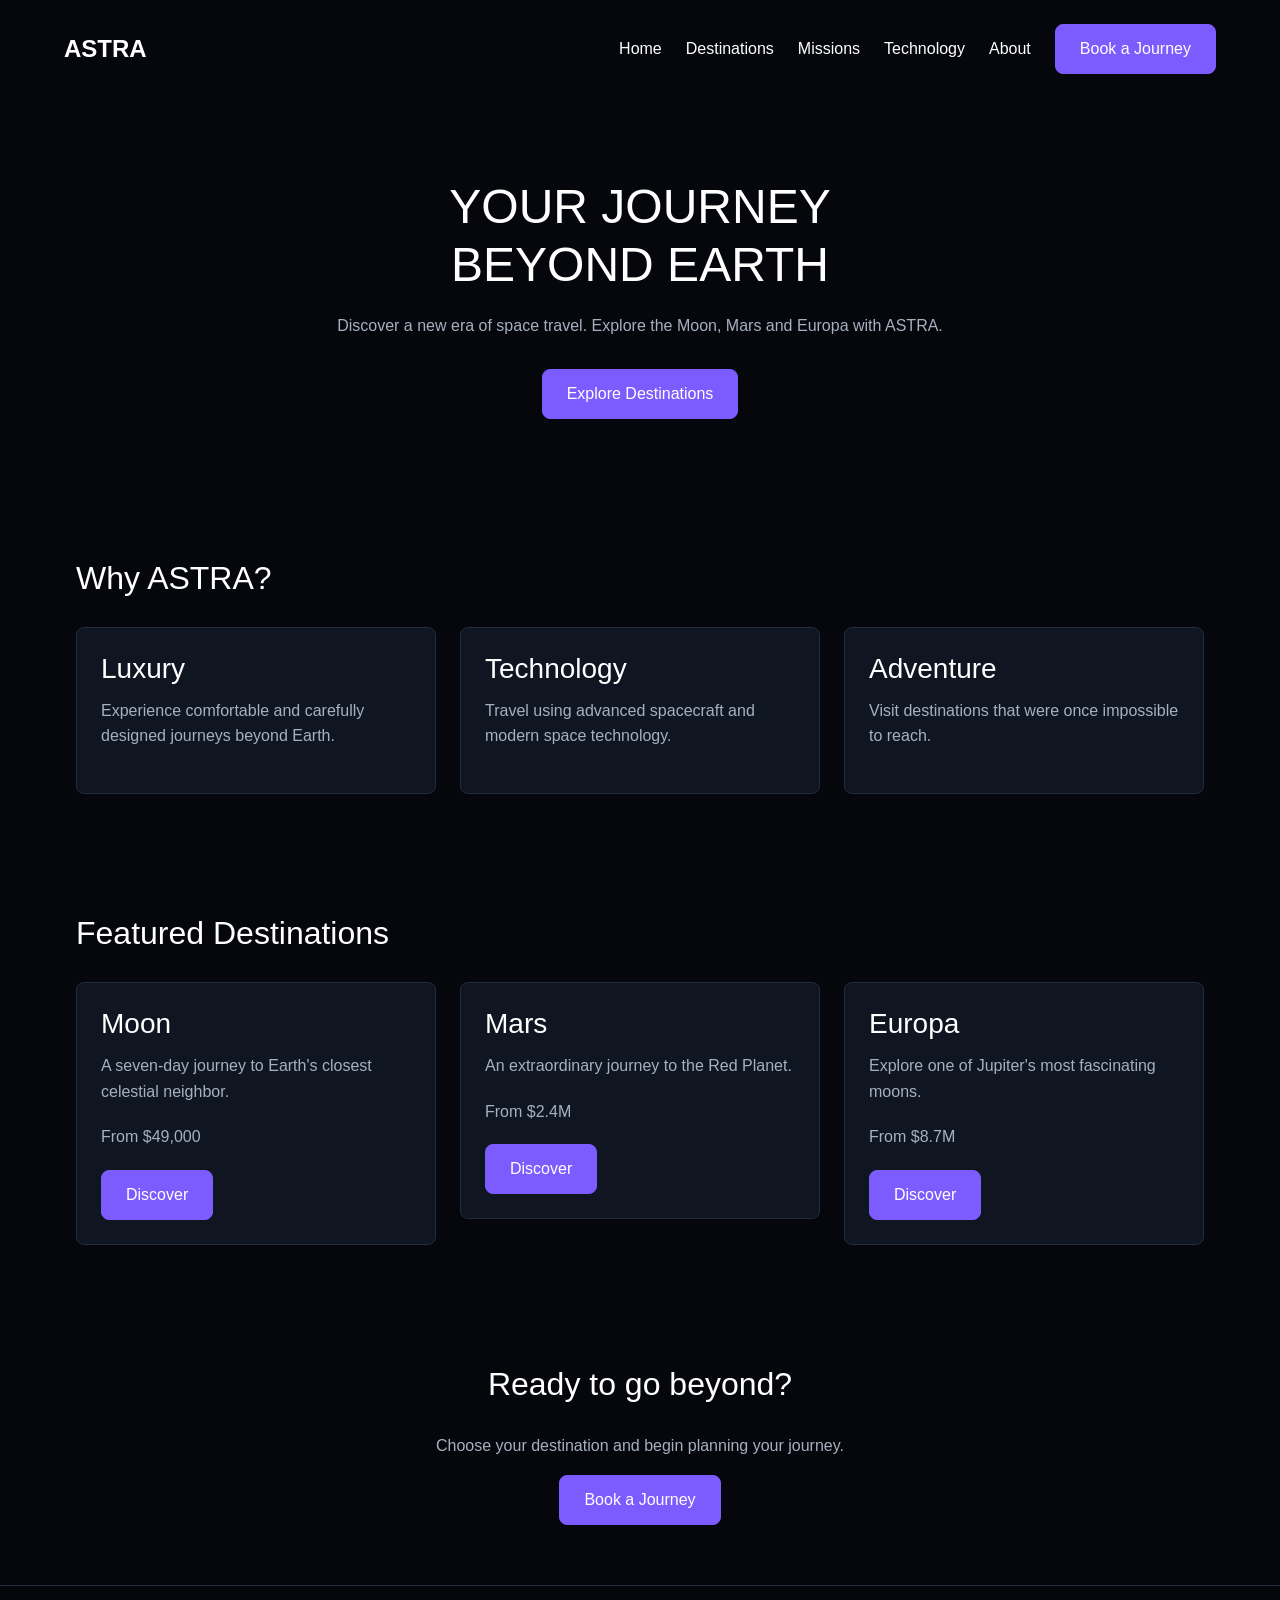
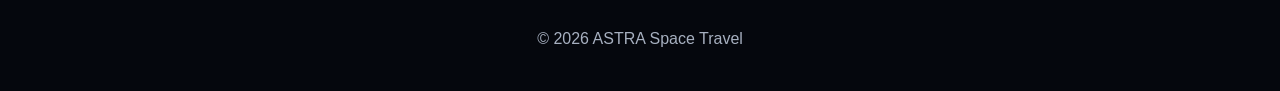
==== index.html @ bc125272 "Fix merge conflict in index.html Removed merge conflict markers from index.html." ====
<!DOCTYPE html>
<html lang="en">
<head>
    <meta charset="UTF-8">
    <meta name="viewport" content="width=device-width, initial-scale=1.0">

    <title>ASTRA - Space Travel</title>

    <link
        href="https://cdn.jsdelivr.net/npm/bootstrap@5.3.3/dist/css/bootstrap.min.css"
        rel="stylesheet"
    >

    <link rel="stylesheet" href="css/style.css">

    <link rel="icon" type="image/jpeg" href="images/Logo.jpg">
</head>

<body>

    <!-- HEADER -->
    <header>
        <nav class="astra-navbar">

            <a href="index.html" class="logo">
                ASTRA
            </a>

            <div class="nav-links">
                <a href="index.html">Home</a>
                <a href="destinations.html">Destinations</a>
                <a href="missions.html">Missions</a>
                <a href="technology.html">Technology</a>
                <a href="about.html">About</a>

                <a href="booking.html" class="astra-btn">
                    Book a Journey
                </a>
            </div>

        </nav>
    </header>


    <!-- MAIN -->
    <main>

        <!-- HERO -->
        <section class="astra-hero">

            <div class="container">

                <h1>
                    YOUR JOURNEY
                    <br>
                    BEYOND EARTH
                </h1>

                <p>
                    Discover a new era of space travel.
                    Explore the Moon, Mars and Europa with ASTRA.
                </p>



                <a href="destinations.html" class="astra-btn">
                    Explore Destinations
                </a>

            </div>

        </section>


        <!-- WHY ASTRA -->
        <section class="astra-section">

            <div class="container">

                <h2>Why ASTRA?</h2>

                <div class="grid grid-3">

                    <div class="astra-card">

                        <h3>Luxury</h3>

                        <p>
                            Experience comfortable and carefully
                            designed journeys beyond Earth.
                        </p>

                    </div>


                    <div class="astra-card">

                        <h3>Technology</h3>

                        <p>
                            Travel using advanced spacecraft
                            and modern space technology.
                        </p>

                    </div>


                    <div class="astra-card">

                        <h3>Adventure</h3>

                        <p>
                            Visit destinations that were once
                            impossible to reach.
                        </p>

                    </div>

                </div>

            </div>

        </section>


        <!-- DESTINATIONS -->
        <section class="astra-section">

            <div class="container">

                <h2>Featured Destinations</h2>

                <div class="row g-4">

                    <!-- MOON -->
                    <div class="col-12 col-md-4">

                        <div class="astra-card">


                            <h3>Moon</h3>

                            <p>
                                A seven-day journey to Earth's
                                closest celestial neighbor.
                            </p>

                            <p>
                                From $49,000
                            </p>

                            <a
                                href="destinations.html"
                                class="astra-btn"
                            >
                                Discover
                            </a>

                        </div>

                    </div>


                    <!-- MARS -->
                    <div class="col-12 col-md-4">

                        <div class="astra-card">


                            <h3>Mars</h3>

                            <p>
                                An extraordinary journey to the
                                Red Planet.
                            </p>

                            <p>
                                From $2.4M
                            </p>

                            <a
                                href="destinations.html"
                                class="astra-btn"
                            >
                                Discover
                            </a>

                        </div>

                    </div>


                    <!-- EUROPA -->
                    <div class="col-12 col-md-4">

                        <div class="astra-card">


                            <h3>Europa</h3>

                            <p>
                                Explore one of Jupiter's most
                                fascinating moons.
                            </p>

                            <p>
                                From $8.7M
                            </p>

                            <a
                                href="destinations.html"
                                class="astra-btn"
                            >
                                Discover
                            </a>

                        </div>

                    </div>

                </div>

            </div>

        </section>


        <!-- CTA -->
        <section class="astra-section">

            <div class="container text-center">

                <h2>Ready to go beyond?</h2>

                <p>
                    Choose your destination and begin
                    planning your journey.
                </p>

                <a href="booking.html" class="astra-btn">
                    Book a Journey
                </a>

            </div>

        </section>

    </main>


    <!-- FOOTER -->
    <footer class="astra-footer">

        <p>
            © 2026 ASTRA Space Travel
        </p>

    </footer>



</body>
</html>
---- css/style.css ----
/*  GENERAL */

body {
    margin: 0;
    background-color: #05070d;
    color: white;
    font-family: Arial, sans-serif;
    font-size: 16px;
}

a {
    color: white;
    text-decoration: none;
}

p {
    color: #a7b0c0;
    line-height: 1.6;
}

h1,
h2,
h3 {
    color: white;
}


/*  CONTAINER */

.container {
    width: 90%;
    max-width: 1200px;
    margin: 0 auto;
}


/* Navigation */

.astra-navbar {
    display: flex;
    flex-wrap: wrap;
    gap: 20px;
    justify-content: space-between;
    align-items: center;

    width: 90%;
    max-width: 1200px;
    margin: 0 auto;
    padding: 24px 0;
}

.logo {
    font-size: 24px;
    font-weight: bold;
}

.nav-links {
    display: flex;
    flex-wrap: wrap;
    align-items: center;
    gap: 24px;
}

.nav-links a:not(.astra-btn):hover {
    color: #38bdf8;
}

.nav-links a[aria-current="page"],
.astra-text-link {
    color: #38bdf8;
    text-decoration: underline;
    text-underline-offset: 4px;
}

a:focus-visible {
    outline: 2px solid #38bdf8;
    outline-offset: 4px;
}


/* Button */

.astra-btn {
    display: inline-block;

    padding: 12px 24px;

    background-color: #7452eb;
    color: white;

    border: 1px solid #7c5cff;
    border-radius: 8px;
}

.astra-btn:hover {
    background-color: #5f43d6;
}


/* Hero  */

.astra-hero {
    padding: 80px 0;
    text-align: center;
}

.astra-hero h1 {
    font-size: 48px;
    margin-bottom: 20px;
}

.astra-hero p {
    max-width: 700px;
    margin: 0 auto 30px auto;
}

.hero-image {
    display: block;
    width: 100%;
    max-width: 900px;
    max-height: 420px;
    margin: 0 auto 30px;
    object-fit: cover;
    border-radius: 8px;
}



/* Sections */

.astra-section {
    padding: 60px 0;
}

.astra-section h2 {
    margin-bottom: 30px;
}


/* Grid 
*/

.grid {
    display: grid;
    gap: 24px;
}

.grid-3 {
    grid-template-columns: repeat(3, 1fr);
}

.technology-grid {
    grid-template-columns: 1fr;
}

@media (min-width: 768px) {
    .technology-grid {
        grid-template-columns: repeat(2, minmax(0, 1fr));
    }
}

.technology-diagram {
    display: block;
    width: 100%;
    height: 120px;
    margin-bottom: 12px;
    object-fit: contain;
}

figcaption {
    color: #a7b0c0;
    font-size: 14px;
}



/* Cards */

.astra-card {
    background-color: #101522;
    color: white;

    padding: 24px;

    border: 1px solid #252b3a;
    border-radius: 8px;
    overflow: hidden;
}

.astra-card h3 {
    margin-bottom: 12px;
}

.astra-card p {
    margin-bottom: 20px;
}


/* Images*/

img {
    max-width: 100%;
    height: auto;
}

.astra-card img {
    width: 100%;
}


/* Footer */

.astra-footer {
    padding: 40px 0;
    text-align: center;

    border-top: 1px solid #252b3a;
}

.astra-footer p {
    margin: 0;
}


/* Table*/

.astra-table {
    width: 100%;
    border-collapse: collapse;
}

.astra-table th,
.astra-table td {
    padding: 12px;
    border: 1px solid #252b3a;
    text-align: left;
}

.astra-table th {
    background-color: #101522;
}


/* Form */

.astra-form {
    display: flex;
    flex-direction: column;
    gap: 16px;
}

.astra-form label {
    color: white;
}

.astra-form input,
.astra-form select,
.astra-form textarea {
    width: 100%;
    padding: 12px;

    background-color: #101522;
    color: white;

    border: 1px solid #252b3a;
    border-radius: 8px;
}

.astra-form textarea {
    height: 120px;
}



/* MOBILE */

@media (max-width: 767.98px) {

    .astra-navbar {
        flex-direction: column;
        gap: 20px;
    }

    .nav-links {
        flex-wrap: wrap;
        justify-content: center;
        gap: 12px;
    }

    .astra-hero {
        padding: 50px 0;
    }

    .astra-hero h1 {
        font-size: 36px;
    }

    .grid-3 {
        grid-template-columns: 1fr;
    }
}


/* SMALL PHONES*/

@media (max-width: 575.98px) {

    .container {
        width: 92%;
    }

    .astra-hero h1 {
        font-size: 30px;
    }

    .astra-section {
        padding: 40px 0;
    }

    .astra-btn {
        text-align: center;
    }
}

/* Table in missions.html */
.table-wrapper,
.table-shell {
    width: 100%;
    overflow-x: auto;
    border: 1px solid #252b3a;
    border-radius: 8px;
}

/* Table: Bootstrap size, background, text color, and borders */
.mission-table {
    width: 100%;
    min-width: 800px;
    margin: 0;

    --bs-table-bg: #101522;
    --bs-table-color: #ffffff;
    --bs-table-border-color: #252b3a;
}

/* Header and data cells */
.mission-table th,
.mission-table td {
    padding: 16px;
    vertical-align: middle;
}

/* Table caption */
.mission-table caption {
    padding: 16px;
    color: #a7b0c0;
}
/*booking style, Mission summary*/

.booking-layout,
.booking-grid {
    display: grid;
    grid-template-columns: 1fr;
    gap: 24px;
    align-items: start;
}

.booking-layout > *,
.booking-grid > * {
    min-width: 0;
}

.form-control,
.form-select {
    background-color: #101522;
    color: white;
    border-color: #66718a;
}

.form-control:focus,
.form-select:focus {
    background-color: #101522;
    color: white;
    border-color: #38bdf8;
    box-shadow: 0 0 0 3px rgba(56, 189, 248, 0.2);
}

.form-select,
input[type="date"] {
    color-scheme: dark;
}
.eyebrow {
    color: #38bdf8;
    font-size: 14px;
    letter-spacing: 2px;
}
.summary-list {
    margin-top: 24px;
}

.summary-list > div {
    display: flex;
    justify-content: space-between;
    gap: 12px;
    padding: 12px 0;
    border-bottom: 1px solid #252b3a;
}

.summary-list dt {
    color: #a7b0c0;
    font-weight: normal;
}

.summary-list dd {
    margin: 0;
    text-align: right;
    overflow-wrap: anywhere;
}
.total-box {
    padding: 16px;
    margin-top: 24px;
    background-color: #241b40;
    border-radius: 8px;
}

.total-box p {
    margin-bottom: 0;
}

.total-box .total-price,
.total-box output {
    color: white;
    font-size: 30px;
    font-weight: bold;
    overflow-wrap: anywhere;
}

.total-box output {
    display: block;
}
/* Missions timeline */
.timeline,
.mission-timeline {
    display: grid;
    grid-template-columns: 1fr;
    gap: 20px;
    padding: 0;
    list-style: none;
}


.step,
.timeline-number {
    color: #38bdf8;
    font-size: 24px;
    font-weight: bold;
}
.cta-panel {
    padding: 24px;
    border: 1px solid #7c5cff;
    border-radius: 8px;
}
.section {
    margin-top: 40px;
}
.astra-btn,
.btn {
    display: inline-block;
    padding: 12px 24px;
    background-color: #7c5cff;
    color: white;
    border: 1px solid #7c5cff;
    border-radius: 8px;
}

.astra-btn:hover,
.btn:hover {
    background-color: #5f43d6;
}

.btn:hover,
.astra-btn:hover {
    color: white;
}
.nav-links a:hover {
    color: #7c5cff;
}
.text-link,
.table-link {
    color: #38bdf8;
}
a:focus,
button:focus {
    outline: 2px solid #38bdf8;
    outline-offset: 3px;
}
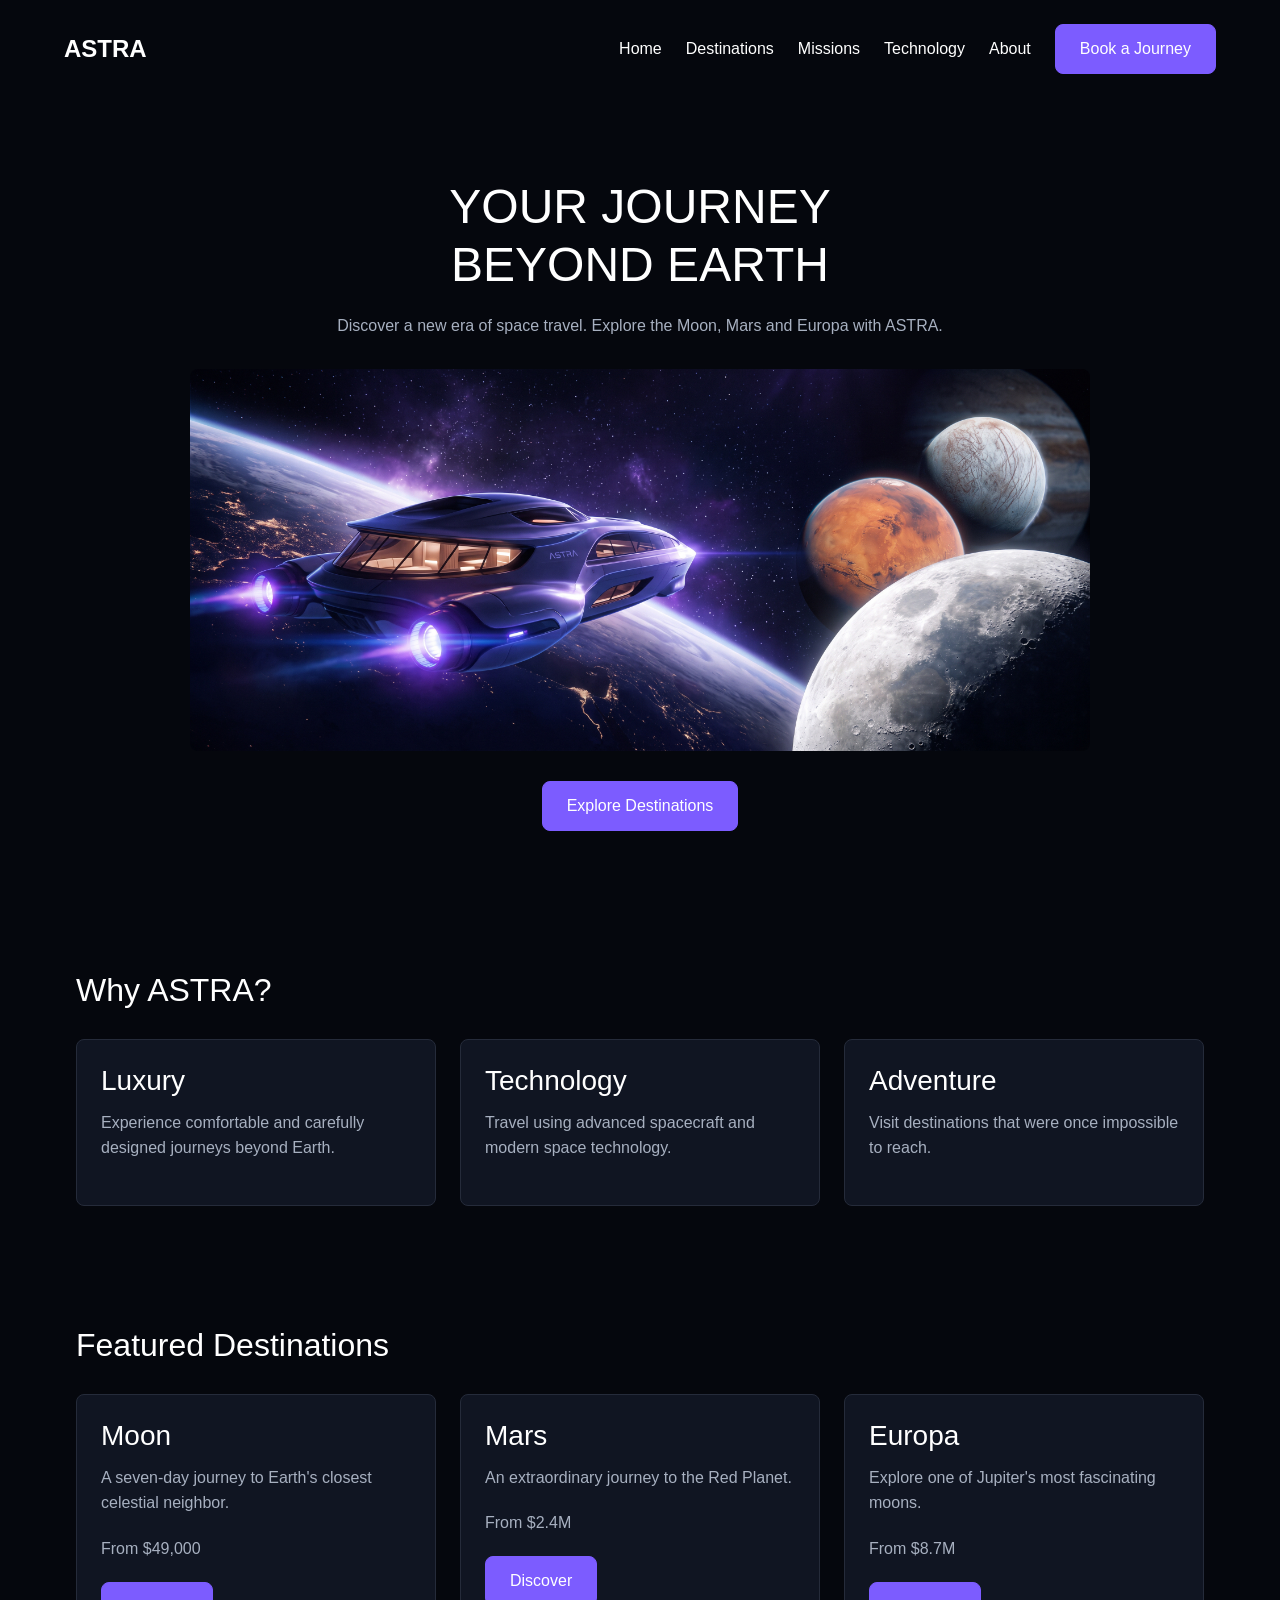
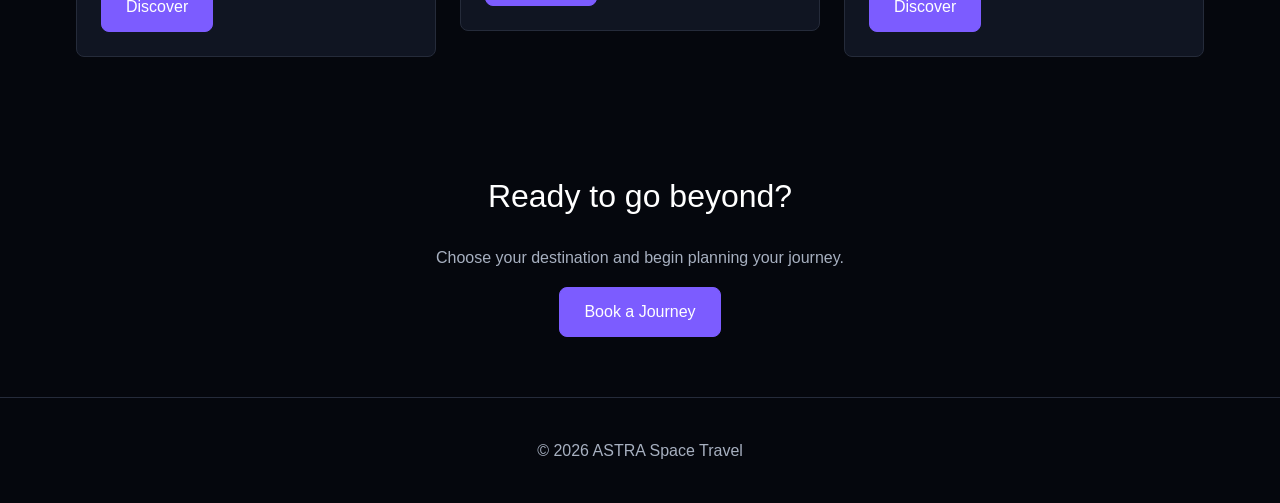
==== commit 414b8876: "Add hero image to index.html" ====
--- a/index.html
+++ b/index.html
@@ -61,7 +61,11 @@
                     Explore the Moon, Mars and Europa with ASTRA.
                 </p>
 
-
+                <img
+                    src="images/hero.jpg"
+                    class="hero-image"
+                    alt="ASTRA spacecraft traveling through space"
+                >
 
                 <a href="destinations.html" class="astra-btn">
                     Explore Destinations
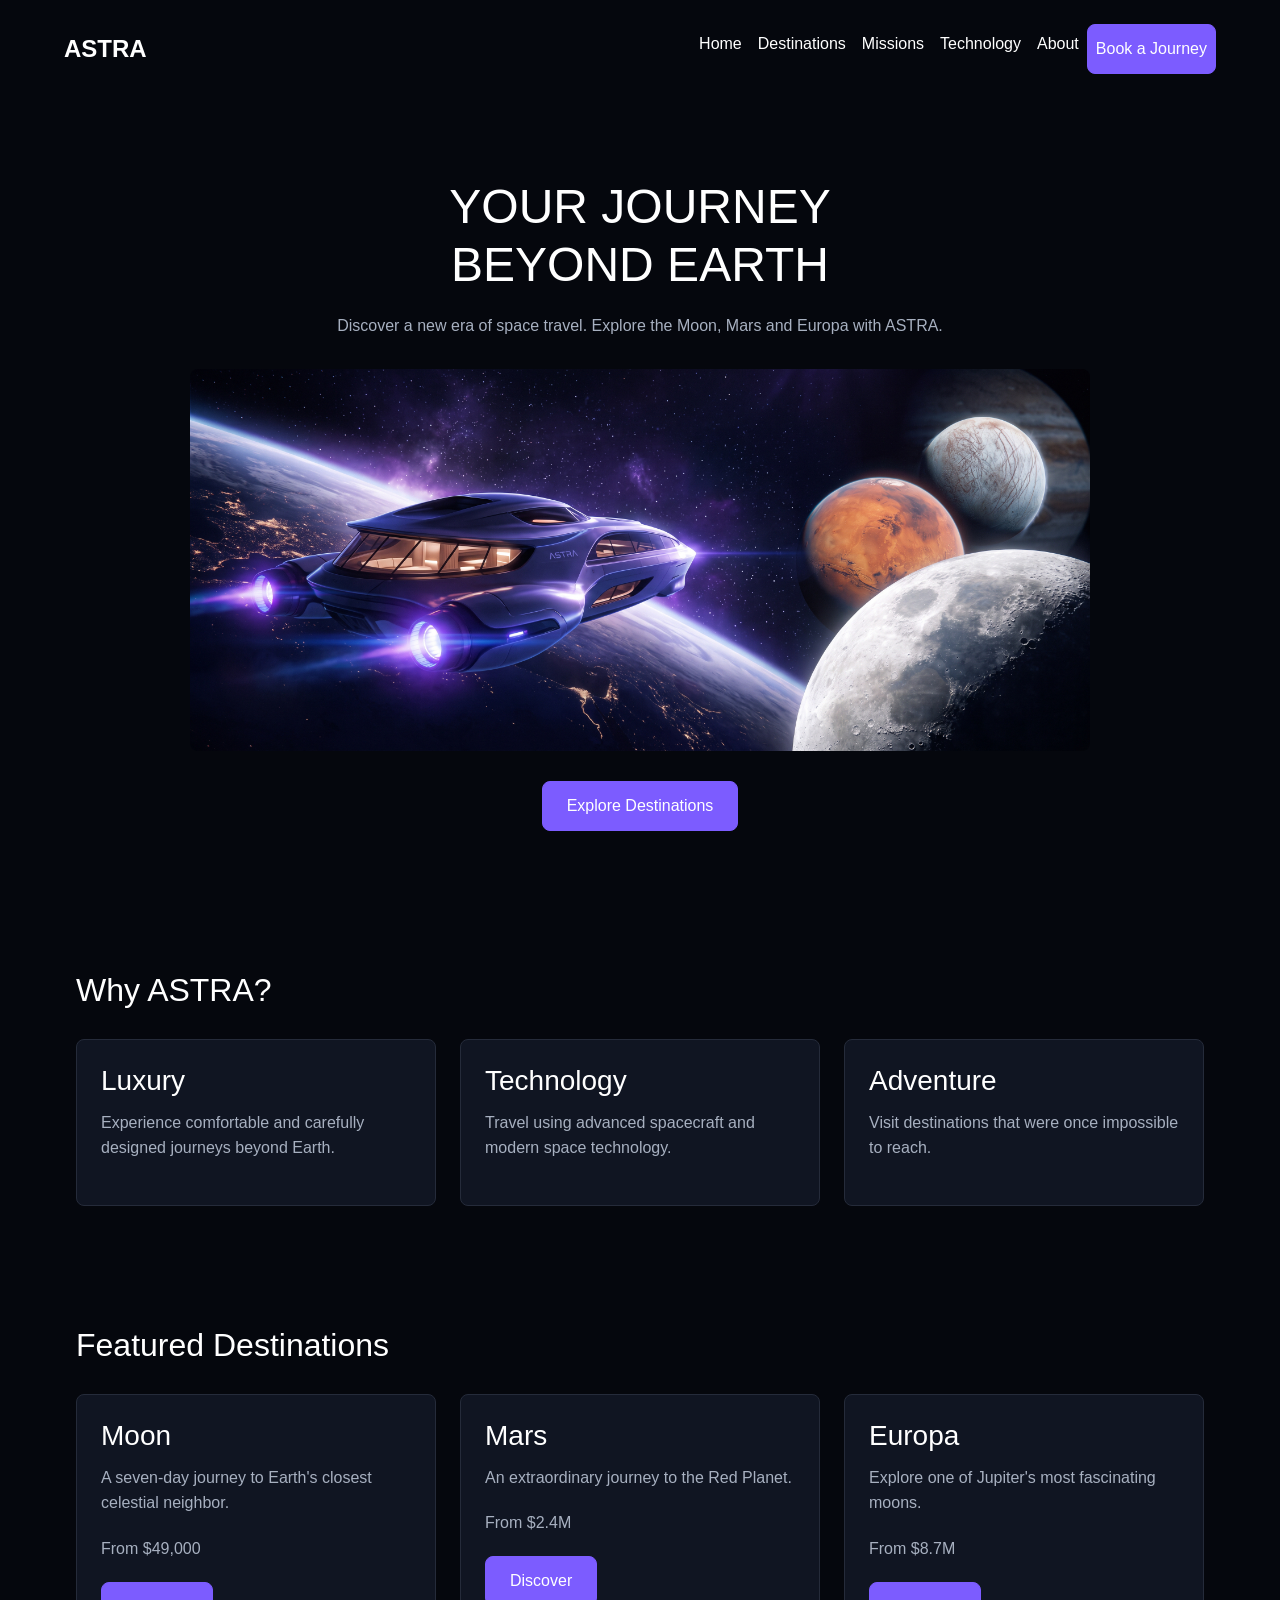
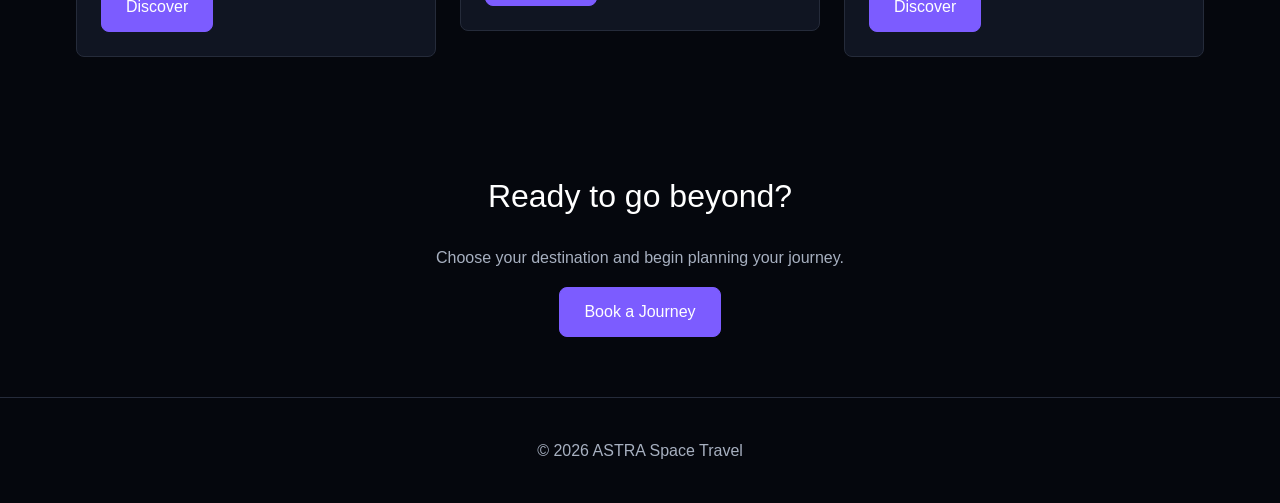
==== commit bdfee512: "Burger button" ====
--- a/index.html
+++ b/index.html
@@ -20,25 +20,59 @@
 
     <!-- HEADER -->
     <header>
-        <nav class="astra-navbar">
-
-            <a href="index.html" class="logo">
-                ASTRA
-            </a>
-
-            <div class="nav-links">
-                <a href="index.html">Home</a>
-                <a href="destinations.html">Destinations</a>
-                <a href="missions.html">Missions</a>
-                <a href="technology.html">Technology</a>
-                <a href="about.html">About</a>
-
-                <a href="booking.html" class="astra-btn">
-                    Book a Journey
-                </a>
-            </div>
-
-        </nav>
+           <nav class="navbar navbar-expand-md astra-navbar" aria-label="Main navigation">
+
+    <a href="index.html" class="navbar-brand logo">
+        ASTRA
+    </a>
+
+    <!-- Burger button -->
+    <button
+        class="navbar-toggler"
+        type="button"
+        data-bs-toggle="collapse"
+        data-bs-target="#mainMenu"
+        aria-controls="mainMenu"
+        aria-expanded="false"
+        aria-label="Toggle navigation"
+    >
+        <span class="navbar-toggler-icon"></span>
+    </button>
+
+    <!-- Navigation -->
+    <div class="collapse navbar-collapse" id="mainMenu">
+
+        <div class="navbar-nav ms-auto">
+
+            <a class="nav-link" href="index.html">
+                Home
+            </a>
+
+            <a class="nav-link" href="destinations.html">
+                Destinations
+            </a>
+
+            <a class="nav-link" href="missions.html">
+                Missions
+            </a>
+
+            <a class="nav-link" href="technology.html">
+                Technology
+            </a>
+
+            <a class="nav-link" href="about.html" aria-current="page">
+                About
+            </a>
+
+            <a href="booking.html" class="astra-btn nav-link">
+                Book a Journey
+            </a>
+
+        </div>
+
+    </div>
+
+</nav>   
     </header>
 
 
@@ -261,7 +295,7 @@
 
     </footer>
 
-
+<script src="https://cdn.jsdelivr.net/npm/bootstrap@5.3.8/dist/js/bootstrap.bundle.min.js"></script>
 
 </body>
 </html>
--- a/css/style.css
+++ b/css/style.css
@@ -492,4 +492,20 @@
 button:focus {
     outline: 2px solid #38bdf8;
     outline-offset: 3px;
+}
+
+.astra-navbar a {
+    color: white !important;
+}
+
+.astra-navbar a:hover {
+    color: #38bdf8 !important;
+}
+
+.astra-navbar .logo {
+    color: white !important;
+}
+
+.astra-navbar .nav-links a[aria-current="page"] {
+    color: #38bdf8 !important;
 }
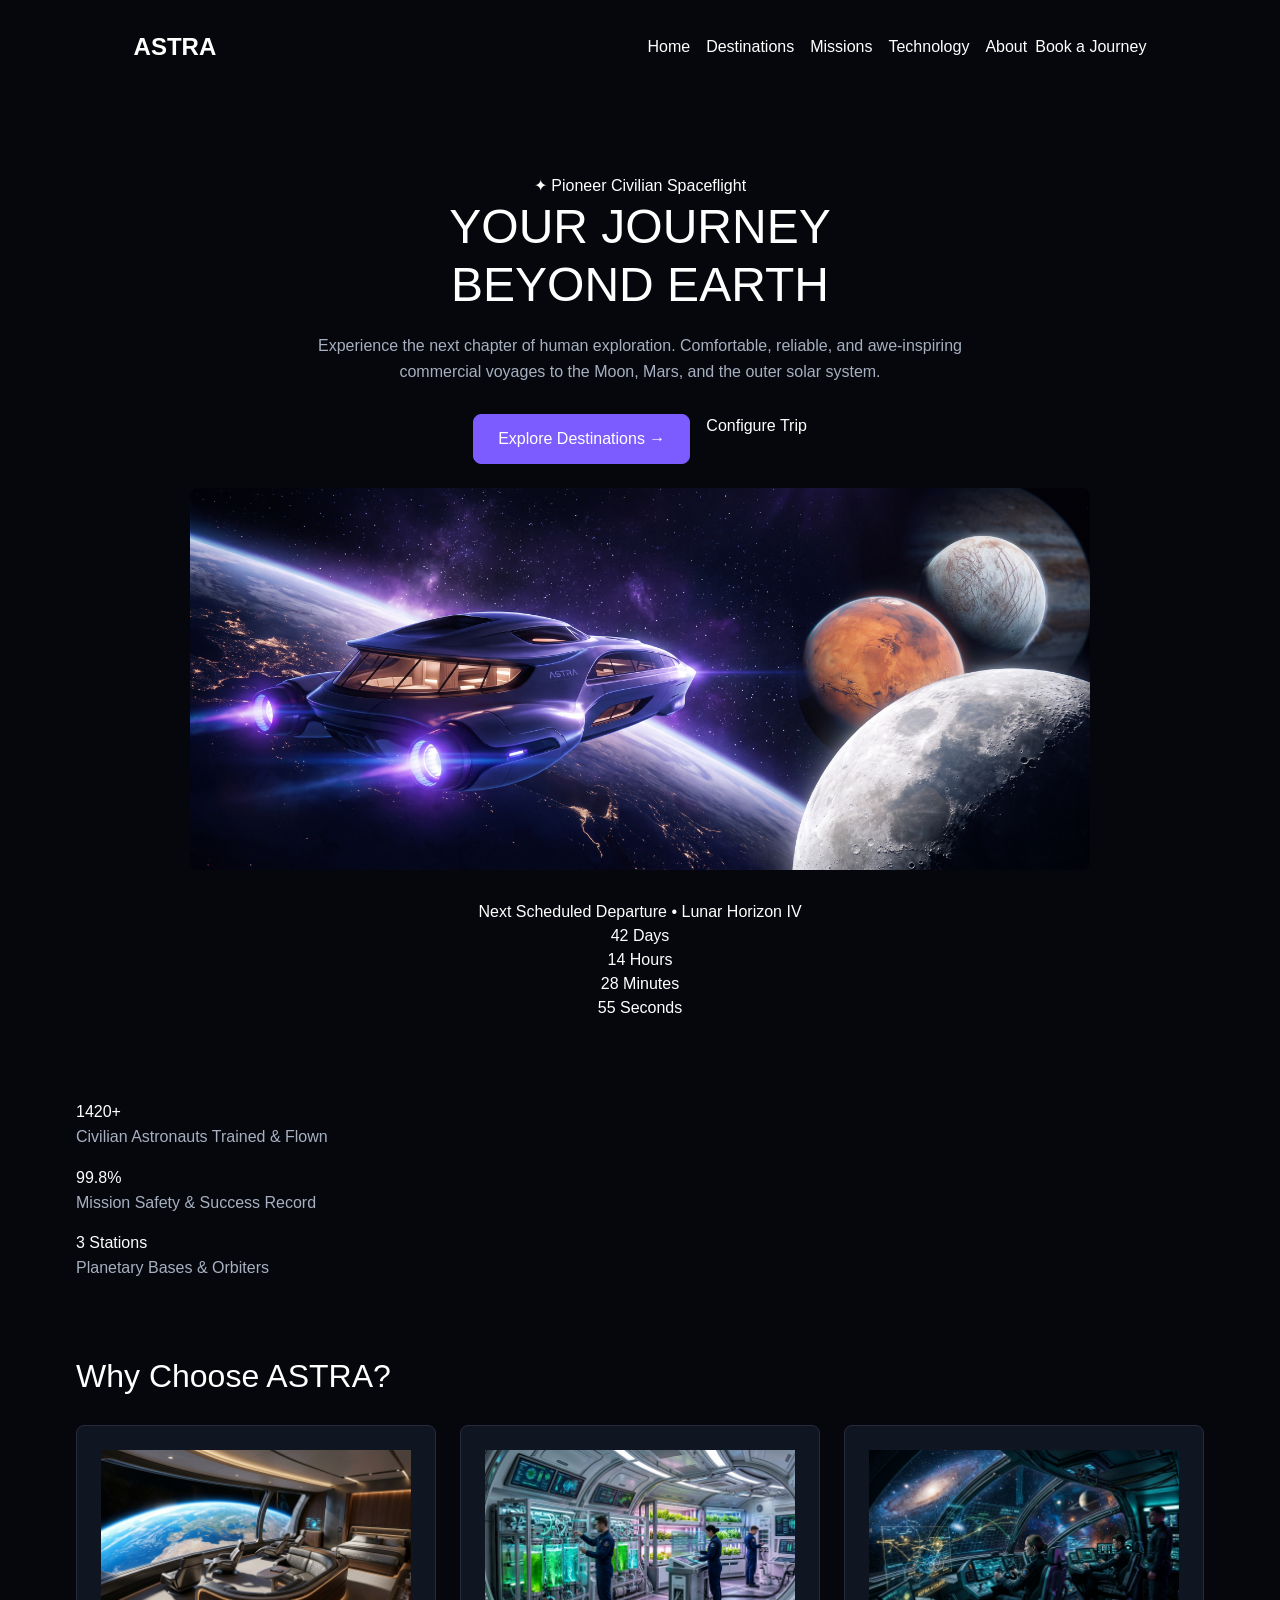
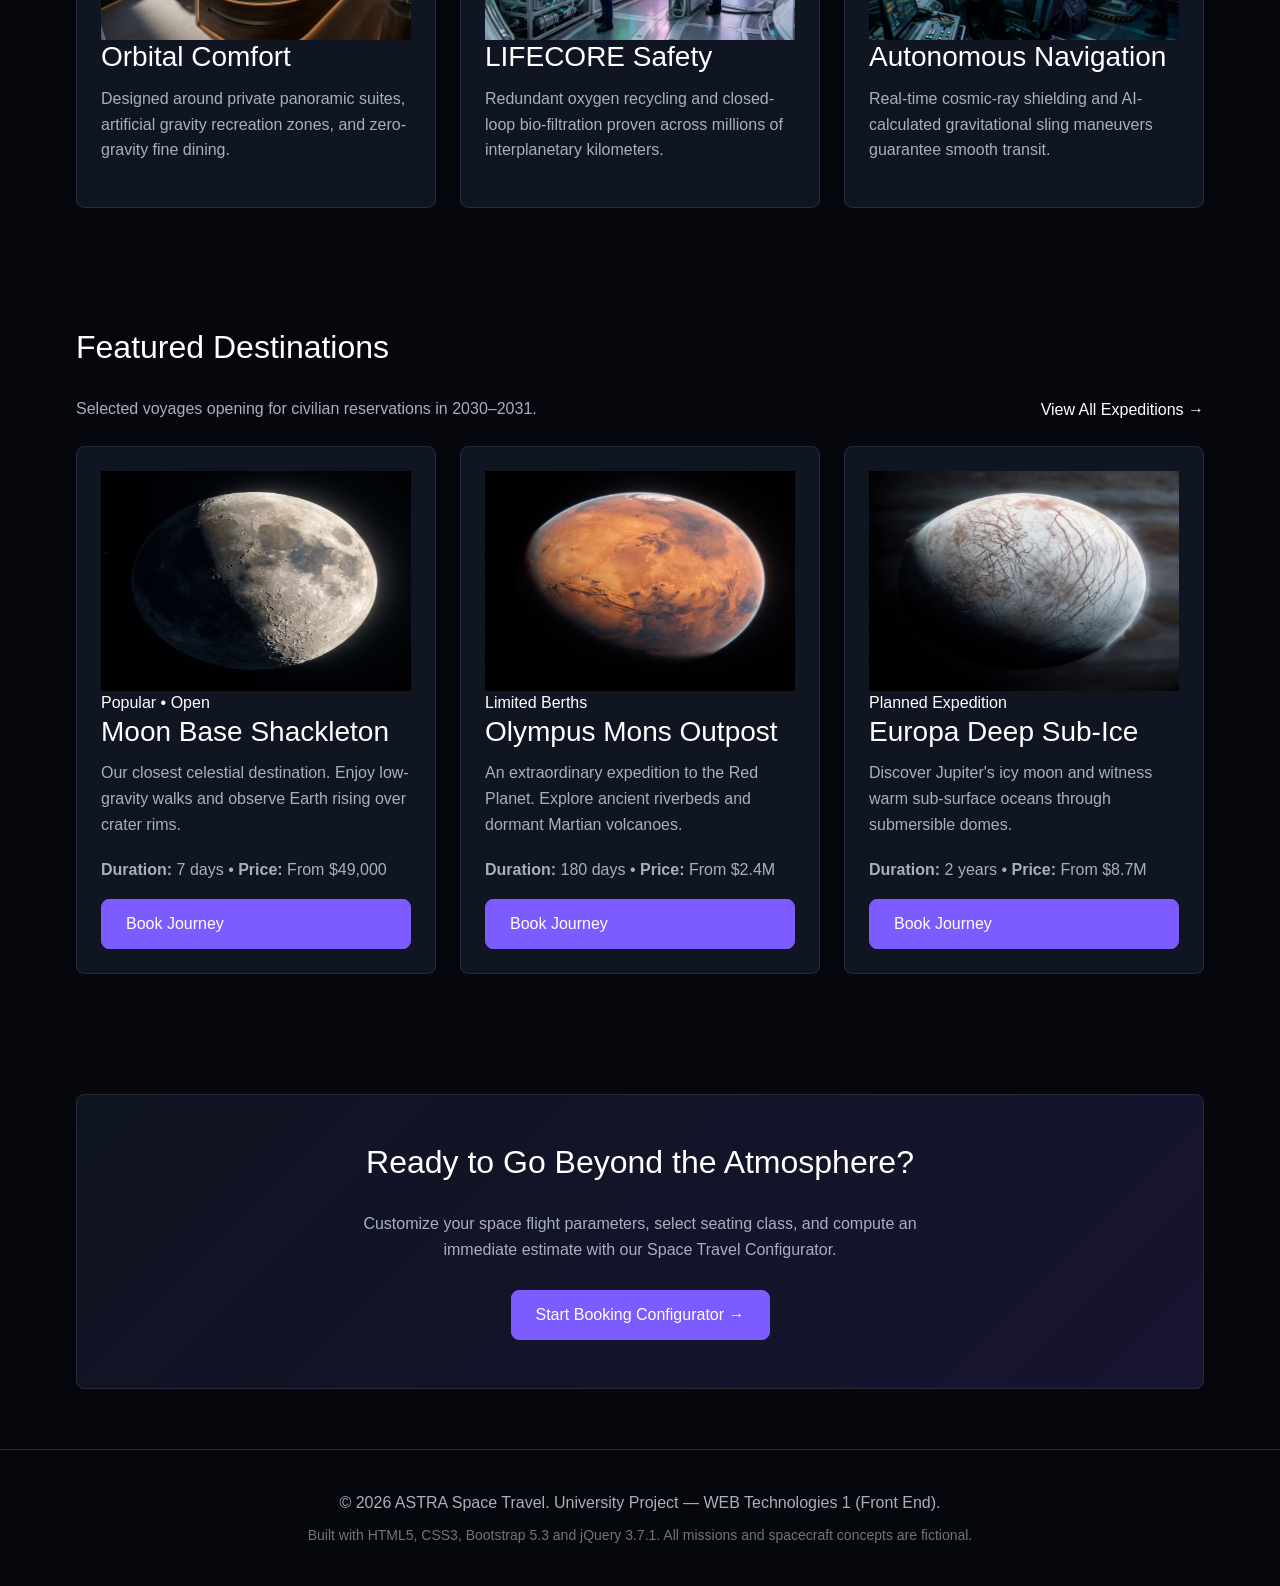
==== commit 78066cb3: "Implement dynamic destinations catalog with DOM rendering, search, filter and countdown timer" ====
--- a/index.html
+++ b/index.html
@@ -3,299 +3,261 @@
 <head>
     <meta charset="UTF-8">
     <meta name="viewport" content="width=device-width, initial-scale=1.0">
-
-    <title>ASTRA - Space Travel</title>
-
-    <link
-        href="https://cdn.jsdelivr.net/npm/bootstrap@5.3.3/dist/css/bootstrap.min.css"
-        rel="stylesheet"
-    >
-
+    <title>ASTRA - Space Travel Agency</title>
+    <link href="https://cdn.jsdelivr.net/npm/bootstrap@5.3.3/dist/css/bootstrap.min.css" rel="stylesheet">
     <link rel="stylesheet" href="css/style.css">
-
     <link rel="icon" type="image/jpeg" href="images/Logo.jpg">
 </head>
-
 <body>
 
-    <!-- HEADER -->
-    <header>
-           <nav class="navbar navbar-expand-md astra-navbar" aria-label="Main navigation">
-
-    <a href="index.html" class="navbar-brand logo">
-        ASTRA
-    </a>
-
-    <!-- Burger button -->
-    <button
-        class="navbar-toggler"
-        type="button"
-        data-bs-toggle="collapse"
-        data-bs-target="#mainMenu"
-        aria-controls="mainMenu"
-        aria-expanded="false"
-        aria-label="Toggle navigation"
-    >
-        <span class="navbar-toggler-icon"></span>
-    </button>
-
-    <!-- Navigation -->
-    <div class="collapse navbar-collapse" id="mainMenu">
-
-        <div class="navbar-nav ms-auto">
-
-            <a class="nav-link" href="index.html">
-                Home
-            </a>
-
-            <a class="nav-link" href="destinations.html">
-                Destinations
-            </a>
-
-            <a class="nav-link" href="missions.html">
-                Missions
-            </a>
-
-            <a class="nav-link" href="technology.html">
-                Technology
-            </a>
-
-            <a class="nav-link" href="about.html" aria-current="page">
-                About
-            </a>
-
-            <a href="booking.html" class="astra-btn nav-link">
-                Book a Journey
-            </a>
-
-        </div>
-
-    </div>
-
-</nav>   
+    <!-- HEADER / NAVIGATION (Fixed Burger Menu & Dark Theme) -->
+    <header class="astra-header">
+        <nav class="navbar navbar-expand-md astra-navbar" data-bs-theme="dark" aria-label="Main navigation">
+            <div class="container">
+                <a href="index.html" class="navbar-brand logo">
+                    ASTRA <span class="logo-dot"></span>
+                </a>
+
+                <!-- Burger button with custom high-contrast SVG and focus outline -->
+                <button
+                    class="navbar-toggler"
+                    type="button"
+                    data-bs-toggle="collapse"
+                    data-bs-target="#mainMenu"
+                    aria-controls="mainMenu"
+                    aria-expanded="false"
+                    aria-label="Toggle navigation"
+                >
+                    <span class="navbar-toggler-icon"></span>
+                </button>
+
+                <!-- Navigation Links -->
+                <div class="collapse navbar-collapse" id="mainMenu">
+                    <div class="navbar-nav ms-auto align-items-md-center">
+                        <a class="nav-link active" href="index.html" aria-current="page">Home</a>
+                        <a class="nav-link" href="destinations.html">Destinations</a>
+                        <a class="nav-link" href="missions.html">Missions</a>
+                        <a class="nav-link" href="technology.html">Technology</a>
+                        <a class="nav-link" href="about.html">About</a>
+                        <a href="booking.html" class="nav-cta-btn">Book a Journey</a>
+                    </div>
+                </div>
+            </div>
+        </nav>
     </header>
 
-
-    <!-- MAIN -->
+    <!-- MAIN CONTENT -->
     <main>
 
-        <!-- HERO -->
+        <!-- HERO SECTION -->
         <section class="astra-hero">
-
-            <div class="container">
-
+            <div class="container">
+                <span class="hero-badge">✦ Pioneer Civilian Spaceflight</span>
                 <h1>
                     YOUR JOURNEY
                     <br>
                     BEYOND EARTH
                 </h1>
-
                 <p>
-                    Discover a new era of space travel.
-                    Explore the Moon, Mars and Europa with ASTRA.
+                    Experience the next chapter of human exploration.
+                    Comfortable, reliable, and awe-inspiring commercial voyages to the Moon, Mars, and the outer solar system.
                 </p>
+
+                <div class="d-flex justify-content-center gap-3 mb-4">
+                    <a href="destinations.html" class="astra-btn">
+                        Explore Destinations →
+                    </a>
+                    <a href="booking.html" class="astra-btn-outline">
+                        Configure Trip
+                    </a>
+                </div>
 
                 <img
                     src="images/hero.jpg"
                     class="hero-image"
-                    alt="ASTRA spacecraft traveling through space"
+                    alt="ASTRA deep-space exploration vessel orbiting above a vibrant celestial body"
                 >
 
-                <a href="destinations.html" class="astra-btn">
-                    Explore Destinations
-                </a>
-
-            </div>
-
-        </section>
-
+                <!-- SIGNATURE FEATURE: LIVE LAUNCH COUNTDOWN WIDGET -->
+                <div class="countdown-widget" aria-label="Next Mission Launch Timer">
+                    <div class="countdown-title">Next Scheduled Departure &bull; Lunar Horizon IV</div>
+                    <div class="countdown-grid">
+                        <div class="countdown-box">
+                            <span id="countdownDays" class="countdown-number">42</span>
+                            <span class="countdown-label">Days</span>
+                        </div>
+                        <div class="countdown-box">
+                            <span id="countdownHours" class="countdown-number">14</span>
+                            <span class="countdown-label">Hours</span>
+                        </div>
+                        <div class="countdown-box">
+                            <span id="countdownMins" class="countdown-number">28</span>
+                            <span class="countdown-label">Minutes</span>
+                        </div>
+                        <div class="countdown-box">
+                            <span id="countdownSecs" class="countdown-number">55</span>
+                            <span class="countdown-label">Seconds</span>
+                        </div>
+                    </div>
+                </div>
+            </div>
+        </section>
+
+        <!-- STATS COUNTER -->
+        <section class="container">
+            <div class="stats-grid">
+                <div class="stat-item">
+                    <span class="stat-number" data-target="1420" data-suffix="+">1420+</span>
+                    <p class="stat-text">Civilian Astronauts Trained &amp; Flown</p>
+                </div>
+                <div class="stat-item">
+                    <span class="stat-number" data-target="99.8" data-suffix="%">99.8%</span>
+                    <p class="stat-text">Mission Safety &amp; Success Record</p>
+                </div>
+                <div class="stat-item">
+                    <span class="stat-number" data-target="3" data-suffix=" Stations">3 Stations</span>
+                    <p class="stat-text">Planetary Bases &amp; Orbiters</p>
+                </div>
+            </div>
+        </section>
 
         <!-- WHY ASTRA -->
         <section class="astra-section">
-
-            <div class="container">
-
-                <h2>Why ASTRA?</h2>
-
+            <div class="container">
+                <h2>Why Choose ASTRA?</h2>
                 <div class="grid grid-3">
-
-                    <div class="astra-card">
-
-                        <h3>Luxury</h3>
-
+                    <article class="astra-card">
+                        <div class="card-img-wrapper">
+                            <img src="images/why-comfort.jpg" alt="Luxury orbital cabin interior" style="height: 190px; object-fit: cover;">
+                        </div>
+                        <h3>Orbital Comfort</h3>
                         <p>
-                            Experience comfortable and carefully
-                            designed journeys beyond Earth.
+                            Designed around private panoramic suites, artificial gravity recreation zones, and zero-gravity fine dining.
                         </p>
-
-                    </div>
-
-
-                    <div class="astra-card">
-
-                        <h3>Technology</h3>
-
+                    </article>
+
+                    <article class="astra-card">
+                        <div class="card-img-wrapper">
+                            <img src="images/why-safety.jpg" alt="LIFECORE bioregenerative life support lab" style="height: 190px; object-fit: cover;">
+                        </div>
+                        <h3>LIFECORE Safety</h3>
                         <p>
-                            Travel using advanced spacecraft
-                            and modern space technology.
+                            Redundant oxygen recycling and closed-loop bio-filtration proven across millions of interplanetary kilometers.
                         </p>
-
-                    </div>
-
-
-                    <div class="astra-card">
-
-                        <h3>Adventure</h3>
-
+                    </article>
+
+                    <article class="astra-card">
+                        <div class="card-img-wrapper">
+                            <img src="images/why-navigation.jpg" alt="NAVIGATE-AI holographic flight bridge" style="height: 190px; object-fit: cover;">
+                        </div>
+                        <h3>Autonomous Navigation</h3>
                         <p>
-                            Visit destinations that were once
-                            impossible to reach.
+                            Real-time cosmic-ray shielding and AI-calculated gravitational sling maneuvers guarantee smooth transit.
                         </p>
-
-                    </div>
-
-                </div>
-
-            </div>
-
-        </section>
-
-
-        <!-- DESTINATIONS -->
+                    </article>
+                </div>
+            </div>
+        </section>
+
+        <!-- FEATURED DESTINATIONS PREVIEW -->
         <section class="astra-section">
-
-            <div class="container">
-
-                <h2>Featured Destinations</h2>
+            <div class="container">
+                <div class="d-flex justify-content-between align-items-end mb-4 flex-wrap gap-2">
+                    <div>
+                        <h2>Featured Destinations</h2>
+                        <p class="mb-0">Selected voyages opening for civilian reservations in 2030–2031.</p>
+                    </div>
+                    <a href="destinations.html" class="astra-btn-outline astra-btn-sm">
+                        View All Expeditions →
+                    </a>
+                </div>
 
                 <div class="row g-4">
-
                     <!-- MOON -->
                     <div class="col-12 col-md-4">
-
-                        <div class="astra-card">
-
-
-                            <h3>Moon</h3>
-
-                            <p>
-                                A seven-day journey to Earth's
-                                closest celestial neighbor.
-                            </p>
-
-                            <p>
-                                From $49,000
-                            </p>
-
-                            <a
-                                href="destinations.html"
-                                class="astra-btn"
-                            >
-                                Discover
-                            </a>
-
-                        </div>
-
-                    </div>
-
+                        <article class="astra-card h-100 d-flex flex-column">
+                            <div class="card-img-wrapper">
+                                <img src="images/Moon.jpg" class="img-fluid" alt="The Moon with cratered surface" style="height: 220px;">
+                            </div>
+                            <span class="status-badge open">Popular &bull; Open</span>
+                            <h3>Moon Base Shackleton</h3>
+                            <p class="flex-grow-1">
+                                Our closest celestial destination. Enjoy low-gravity walks and observe Earth rising over crater rims.
+                            </p>
+                            <p class="mb-3">
+                                <strong>Duration:</strong> 7 days &bull; <strong>Price:</strong> From $49,000
+                            </p>
+                            <a href="booking.html" class="astra-btn w-100">Book Journey</a>
+                        </article>
+                    </div>
 
                     <!-- MARS -->
                     <div class="col-12 col-md-4">
-
-                        <div class="astra-card">
-
-
-                            <h3>Mars</h3>
-
-                            <p>
-                                An extraordinary journey to the
-                                Red Planet.
-                            </p>
-
-                            <p>
-                                From $2.4M
-                            </p>
-
-                            <a
-                                href="destinations.html"
-                                class="astra-btn"
-                            >
-                                Discover
-                            </a>
-
-                        </div>
-
-                    </div>
-
+                        <article class="astra-card h-100 d-flex flex-column">
+                            <div class="card-img-wrapper">
+                                <img src="images/Mars.jpg" class="img-fluid" alt="Red planet Mars showing Olympus Mons" style="height: 220px;">
+                            </div>
+                            <span class="status-badge limited">Limited Berths</span>
+                            <h3>Olympus Mons Outpost</h3>
+                            <p class="flex-grow-1">
+                                An extraordinary expedition to the Red Planet. Explore ancient riverbeds and dormant Martian volcanoes.
+                            </p>
+                            <p class="mb-3">
+                                <strong>Duration:</strong> 180 days &bull; <strong>Price:</strong> From $2.4M
+                            </p>
+                            <a href="booking.html" class="astra-btn w-100">Book Journey</a>
+                        </article>
+                    </div>
 
                     <!-- EUROPA -->
                     <div class="col-12 col-md-4">
-
-                        <div class="astra-card">
-
-
-                            <h3>Europa</h3>
-
-                            <p>
-                                Explore one of Jupiter's most
-                                fascinating moons.
-                            </p>
-
-                            <p>
-                                From $8.7M
-                            </p>
-
-                            <a
-                                href="destinations.html"
-                                class="astra-btn"
-                            >
-                                Discover
-                            </a>
-
-                        </div>
-
-                    </div>
-
-                </div>
-
-            </div>
-
-        </section>
-
-
-        <!-- CTA -->
-        <section class="astra-section">
-
-            <div class="container text-center">
-
-                <h2>Ready to go beyond?</h2>
-
-                <p>
-                    Choose your destination and begin
-                    planning your journey.
-                </p>
-
-                <a href="booking.html" class="astra-btn">
-                    Book a Journey
-                </a>
-
-            </div>
-
+                        <article class="astra-card h-100 d-flex flex-column">
+                            <div class="card-img-wrapper">
+                                <img src="images/Europa.jpg" class="img-fluid" alt="Icy surface of Jupiter's moon Europa" style="height: 220px;">
+                            </div>
+                            <span class="status-badge planned">Planned Expedition</span>
+                            <h3>Europa Deep Sub-Ice</h3>
+                            <p class="flex-grow-1">
+                                Discover Jupiter's icy moon and witness warm sub-surface oceans through submersible domes.
+                            </p>
+                            <p class="mb-3">
+                                <strong>Duration:</strong> 2 years &bull; <strong>Price:</strong> From $8.7M
+                            </p>
+                            <a href="booking.html" class="astra-btn w-100">Book Journey</a>
+                        </article>
+                    </div>
+                </div>
+            </div>
+        </section>
+
+        <!-- CTA SECTION -->
+        <section class="astra-section text-center">
+            <div class="container">
+                <div class="astra-card p-5" style="background: linear-gradient(135deg, rgba(16,21,34,0.95) 0%, rgba(124,92,255,0.15) 100%);">
+                    <h2>Ready to Go Beyond the Atmosphere?</h2>
+                    <p style="max-width: 600px; margin: 0 auto 28px;">
+                        Customize your space flight parameters, select seating class, and compute an immediate estimate with our Space Travel Configurator.
+                    </p>
+                    <a href="booking.html" class="astra-btn">
+                        Start Booking Configurator →
+                    </a>
+                </div>
+            </div>
         </section>
 
     </main>
-
 
     <!-- FOOTER -->
     <footer class="astra-footer">
-
-        <p>
-            © 2026 ASTRA Space Travel
-        </p>
-
+        <div class="container">
+            <p class="mb-2">© 2026 ASTRA Space Travel. University Project — WEB Technologies 1 (Front End).</p>
+            <p class="small text-secondary mb-0">Built with HTML5, CSS3, Bootstrap 5.3 and jQuery 3.7.1. All missions and spacecraft concepts are fictional.</p>
+        </div>
     </footer>
 
-<script src="https://cdn.jsdelivr.net/npm/bootstrap@5.3.8/dist/js/bootstrap.bundle.min.js"></script>
-
+    <!-- Bootstrap and jQuery Scripts -->
+    <script src="https://code.jquery.com/jquery-3.7.1.min.js"></script>
+    <script src="https://cdn.jsdelivr.net/npm/bootstrap@5.3.3/dist/js/bootstrap.bundle.min.js"></script>
+    <script src="js/main.js"></script>
 </body>
 </html>
--- a/css/style.css
+++ b/css/style.css
@@ -277,7 +277,7 @@
 @media (max-width: 767.98px) {
 
     .astra-navbar {
-        flex-direction: column;
+
         gap: 20px;
     }
 
@@ -508,4 +508,4 @@
 
 .astra-navbar .nav-links a[aria-current="page"] {
     color: #38bdf8 !important;
-}+}
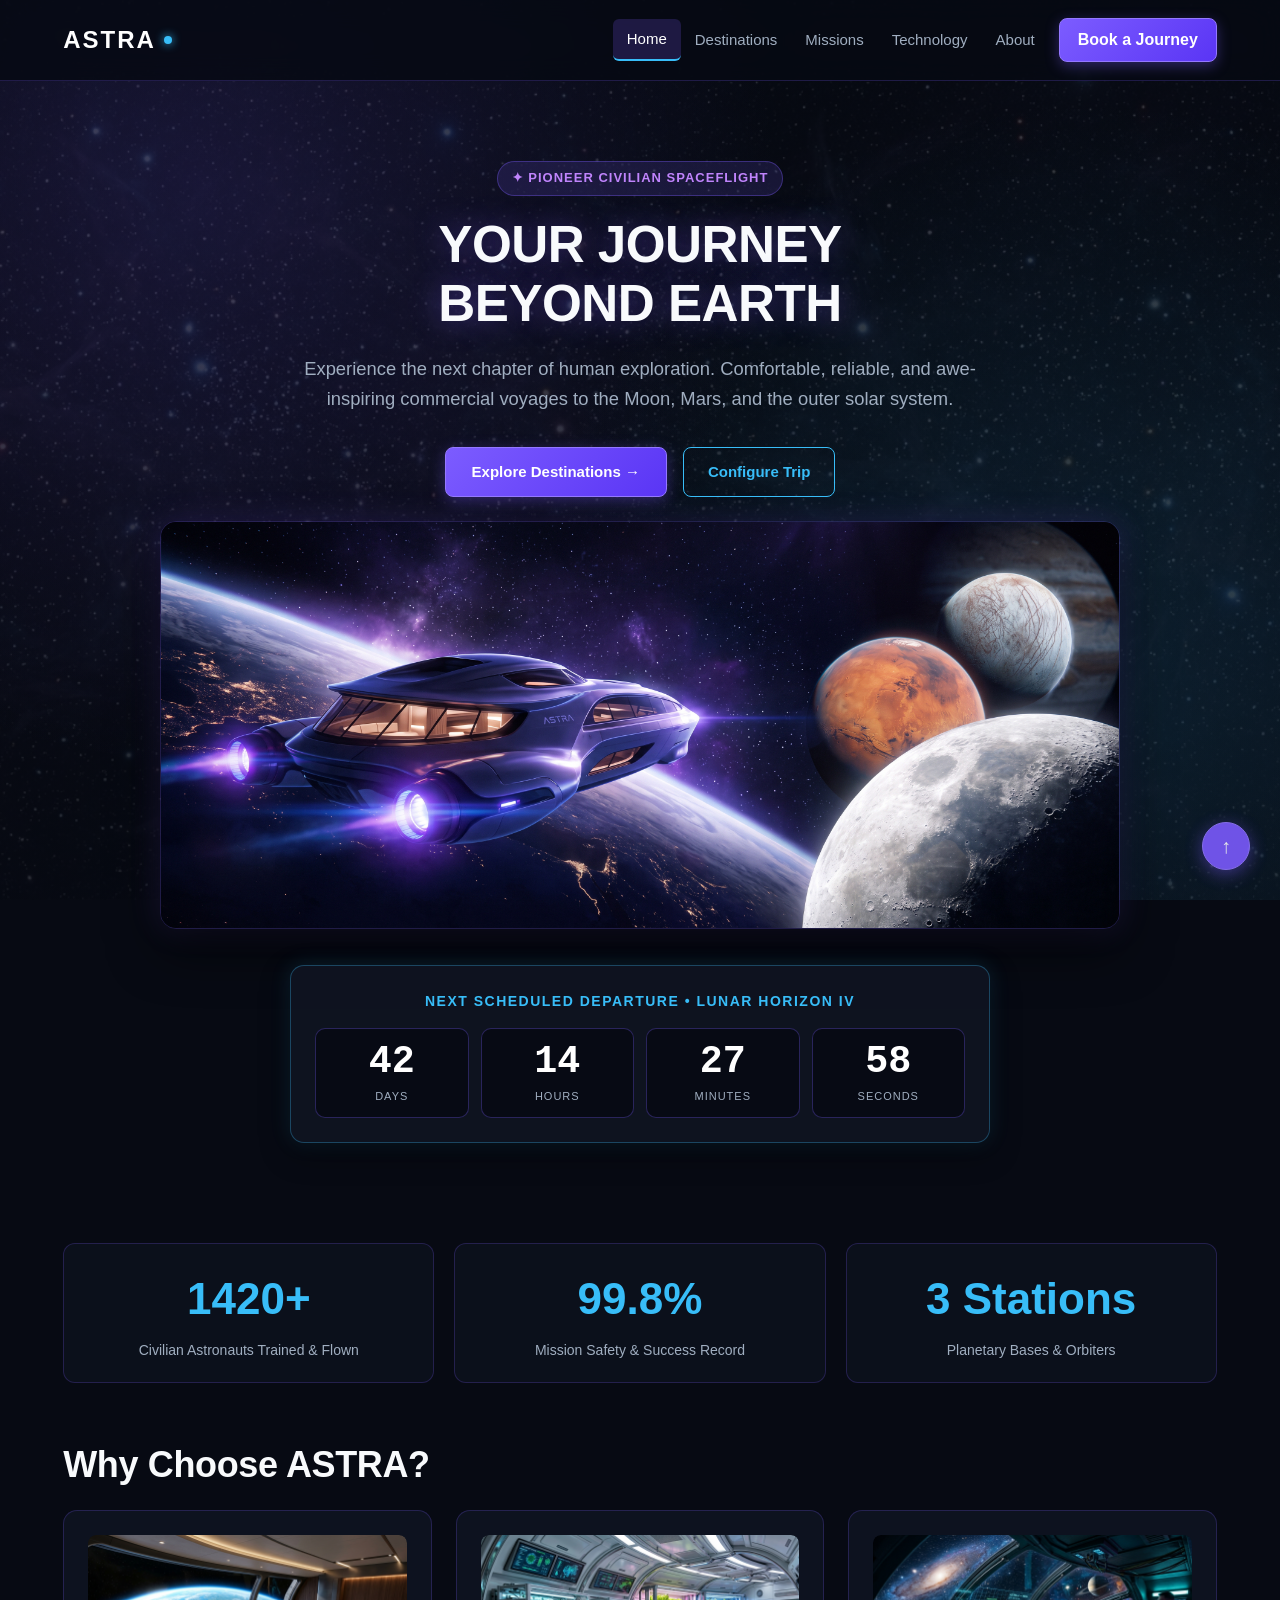
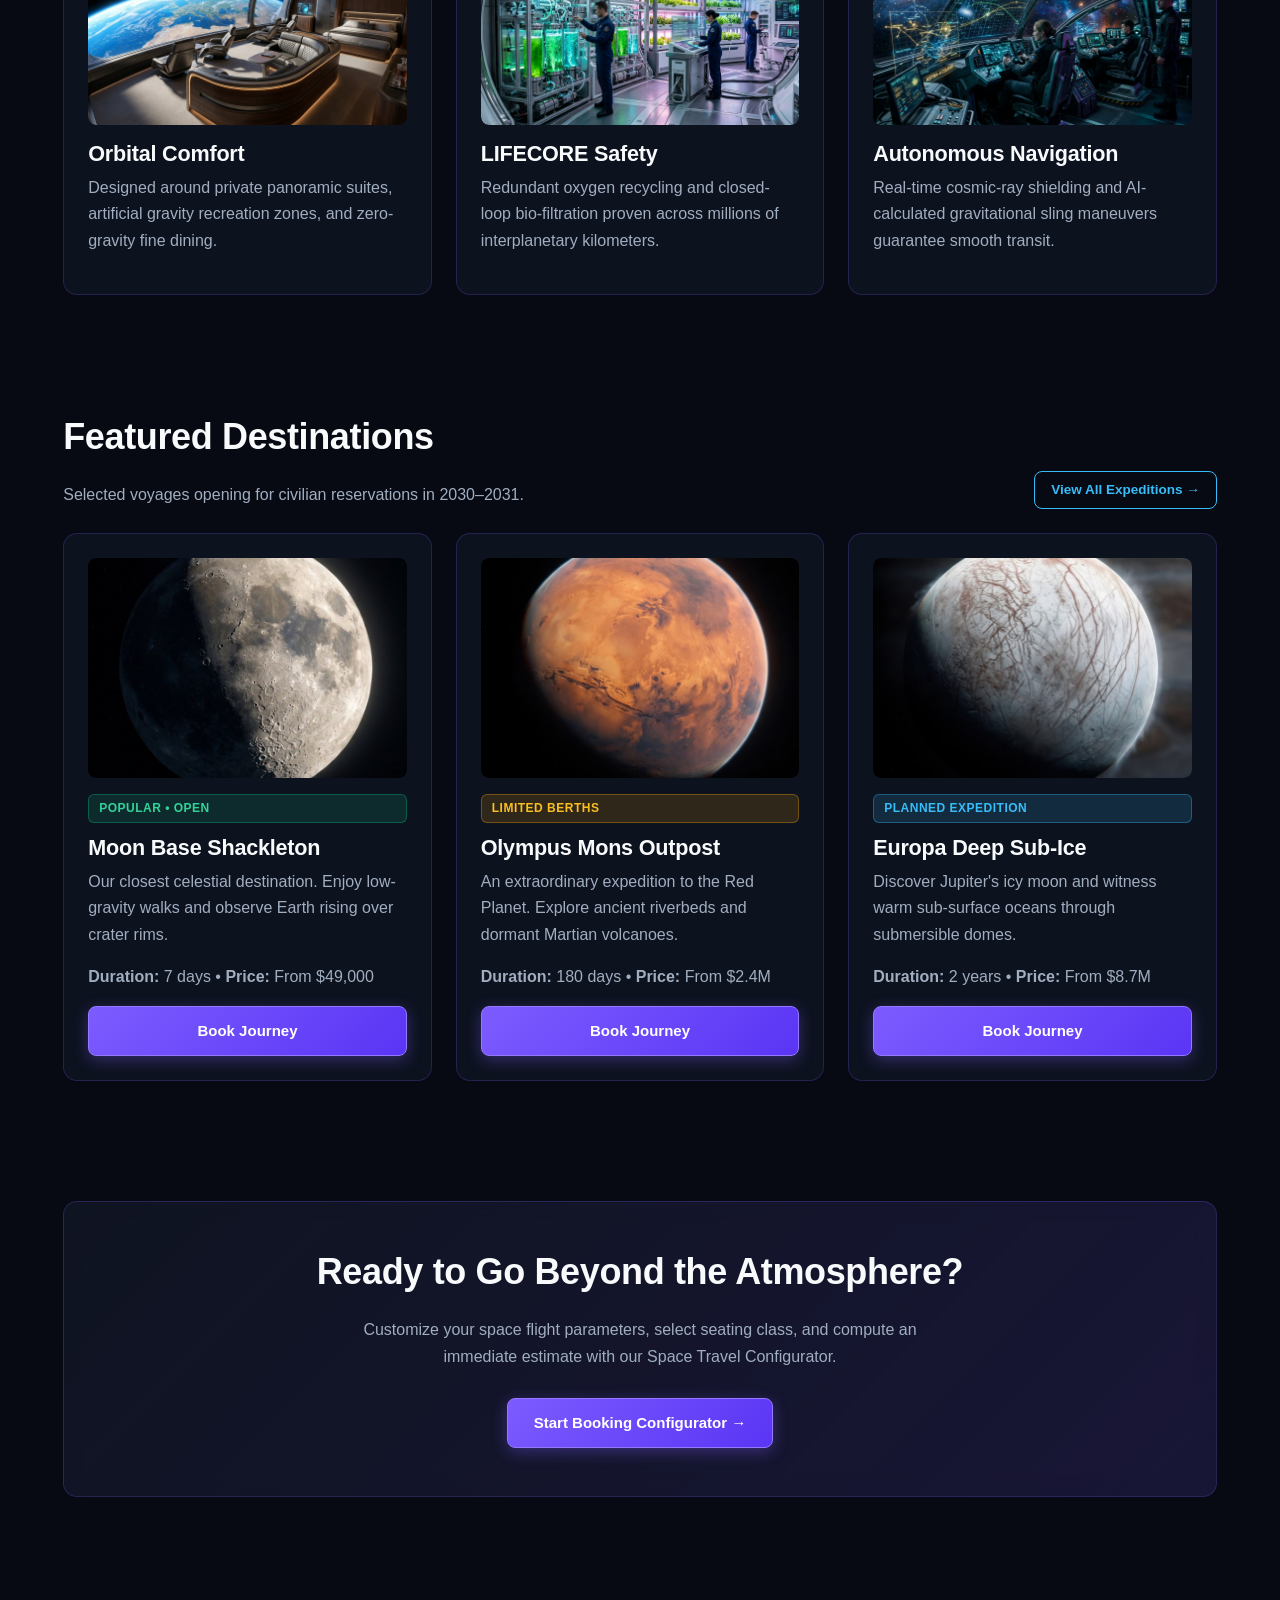
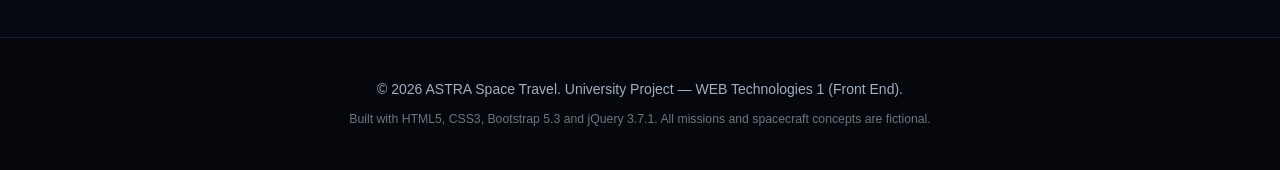
==== commit 7fcc1d41: "Implement 7-field booking form with multi-rule JS validation and inline feedback. Add real-time pric" ====
--- a/index.html
+++ b/index.html
@@ -10,7 +10,6 @@
 </head>
 <body>
 
-    <!-- HEADER / NAVIGATION (Fixed Burger Menu & Dark Theme) -->
     <header class="astra-header">
         <nav class="navbar navbar-expand-md astra-navbar" data-bs-theme="dark" aria-label="Main navigation">
             <div class="container">
@@ -18,7 +17,6 @@
                     ASTRA <span class="logo-dot"></span>
                 </a>
 
-                <!-- Burger button with custom high-contrast SVG and focus outline -->
                 <button
                     class="navbar-toggler"
                     type="button"
@@ -31,7 +29,6 @@
                     <span class="navbar-toggler-icon"></span>
                 </button>
 
-                <!-- Navigation Links -->
                 <div class="collapse navbar-collapse" id="mainMenu">
                     <div class="navbar-nav ms-auto align-items-md-center">
                         <a class="nav-link active" href="index.html" aria-current="page">Home</a>
@@ -46,10 +43,8 @@
         </nav>
     </header>
 
-    <!-- MAIN CONTENT -->
     <main>
 
-        <!-- HERO SECTION -->
         <section class="astra-hero">
             <div class="container">
                 <span class="hero-badge">✦ Pioneer Civilian Spaceflight</span>
@@ -78,7 +73,6 @@
                     alt="ASTRA deep-space exploration vessel orbiting above a vibrant celestial body"
                 >
 
-                <!-- SIGNATURE FEATURE: LIVE LAUNCH COUNTDOWN WIDGET -->
                 <div class="countdown-widget" aria-label="Next Mission Launch Timer">
                     <div class="countdown-title">Next Scheduled Departure &bull; Lunar Horizon IV</div>
                     <div class="countdown-grid">
@@ -103,7 +97,6 @@
             </div>
         </section>
 
-        <!-- STATS COUNTER -->
         <section class="container">
             <div class="stats-grid">
                 <div class="stat-item">
@@ -121,7 +114,6 @@
             </div>
         </section>
 
-        <!-- WHY ASTRA -->
         <section class="astra-section">
             <div class="container">
                 <h2>Why Choose ASTRA?</h2>
@@ -159,7 +151,6 @@
             </div>
         </section>
 
-        <!-- FEATURED DESTINATIONS PREVIEW -->
         <section class="astra-section">
             <div class="container">
                 <div class="d-flex justify-content-between align-items-end mb-4 flex-wrap gap-2">
@@ -173,7 +164,6 @@
                 </div>
 
                 <div class="row g-4">
-                    <!-- MOON -->
                     <div class="col-12 col-md-4">
                         <article class="astra-card h-100 d-flex flex-column">
                             <div class="card-img-wrapper">
@@ -191,7 +181,6 @@
                         </article>
                     </div>
 
-                    <!-- MARS -->
                     <div class="col-12 col-md-4">
                         <article class="astra-card h-100 d-flex flex-column">
                             <div class="card-img-wrapper">
@@ -209,7 +198,6 @@
                         </article>
                     </div>
 
-                    <!-- EUROPA -->
                     <div class="col-12 col-md-4">
                         <article class="astra-card h-100 d-flex flex-column">
                             <div class="card-img-wrapper">
@@ -230,7 +218,6 @@
             </div>
         </section>
 
-        <!-- CTA SECTION -->
         <section class="astra-section text-center">
             <div class="container">
                 <div class="astra-card p-5" style="background: linear-gradient(135deg, rgba(16,21,34,0.95) 0%, rgba(124,92,255,0.15) 100%);">
@@ -247,7 +234,6 @@
 
     </main>
 
-    <!-- FOOTER -->
     <footer class="astra-footer">
         <div class="container">
             <p class="mb-2">© 2026 ASTRA Space Travel. University Project — WEB Technologies 1 (Front End).</p>
@@ -255,7 +241,6 @@
         </div>
     </footer>
 
-    <!-- Bootstrap and jQuery Scripts -->
     <script src="https://code.jquery.com/jquery-3.7.1.min.js"></script>
     <script src="https://cdn.jsdelivr.net/npm/bootstrap@5.3.3/dist/js/bootstrap.bundle.min.js"></script>
     <script src="js/main.js"></script>
--- a/css/style.css
+++ b/css/style.css
@@ -1,511 +1,1058 @@
-/*  GENERAL */
+/* ==========================================================================
+   ASTRA Space Travel - Comprehensive Sci-Fi Design System
+   Front End Endterm Project | Astana IT University
+   ========================================================================== */
+
+:root {
+    --bg-deep-space: #070a13;
+    --bg-card: rgba(15, 21, 35, 0.82);
+    --bg-card-hover: rgba(22, 31, 52, 0.95);
+    --bg-surface: #0e1424;
+    --accent-purple: #7c5cff;
+    --accent-purple-hover: #6540f8;
+    --accent-cyan: #38bdf8;
+    --accent-cyan-hover: #0ea5e9;
+    --accent-glow: rgba(124, 92, 255, 0.35);
+    --accent-cyan-glow: rgba(56, 189, 248, 0.35);
+    --border-color: rgba(124, 92, 255, 0.22);
+    --border-card-hover: rgba(56, 189, 248, 0.5);
+    --text-primary: #f8fafc;
+    --text-secondary: #a0aec0;
+    --text-muted: #64748b;
+    --success-color: #10b981;
+    --warning-color: #f59e0b;
+    --danger-color: #f43f5e;
+}
+
+/* GENERAL RESETS & TYPOGRAPHY */
+* {
+    box-sizing: border-box;
+}
+
+html {
+    scroll-behavior: smooth;
+}
 
 body {
     margin: 0;
-    background-color: #05070d;
-    color: white;
-    font-family: Arial, sans-serif;
+    background-color: var(--bg-deep-space);
+    background-image: 
+        radial-gradient(circle at 15% 20%, rgba(124, 92, 255, 0.15) 0%, transparent 45%),
+        radial-gradient(circle at 85% 75%, rgba(56, 189, 248, 0.12) 0%, transparent 45%),
+        linear-gradient(rgba(7, 10, 19, 0.80), rgba(7, 10, 19, 0.86)),
+        url("../images/stars-bg.jpg");
+    background-repeat: repeat;
+    background-size: cover;
+    background-attachment: fixed;
+    background-position: center;
+    color: var(--text-primary);
+    font-family: -apple-system, BlinkMacSystemFont, "Segoe UI", Roboto, "Helvetica Neue", Arial, sans-serif;
     font-size: 16px;
+    line-height: 1.6;
+    min-height: 100vh;
 }
 
 a {
-    color: white;
+    color: var(--accent-cyan);
     text-decoration: none;
+    transition: color 0.2s ease, text-shadow 0.2s ease;
+}
+
+a:hover {
+    color: #7dd3fc;
+    text-shadow: 0 0 8px rgba(56, 189, 248, 0.4);
 }
 
 p {
-    color: #a7b0c0;
-    line-height: 1.6;
-}
-
-h1,
-h2,
+    color: var(--text-secondary);
+    line-height: 1.65;
+}
+
+h1, h2, h3, h4, h5, h6 {
+    color: var(--text-primary);
+    font-weight: 700;
+    letter-spacing: -0.01em;
+}
+
+h1 {
+    font-size: clamp(2rem, 4vw, 3.25rem);
+    line-height: 1.15;
+}
+
+h2 {
+    font-size: clamp(1.5rem, 3vw, 2.25rem);
+    margin-bottom: 24px;
+}
+
 h3 {
-    color: white;
-}
-
-
-/*  CONTAINER */
-
+    font-size: 1.35rem;
+}
+
+/* ACCESSIBILITY FOCUS OUTLINE */
+a:focus-visible,
+button:focus-visible,
+input:focus-visible,
+select:focus-visible,
+textarea:focus-visible,
+.btn:focus-visible,
+.form-control:focus-visible,
+.form-select:focus-visible {
+    outline: 2px solid var(--accent-cyan) !important;
+    outline-offset: 3px !important;
+    box-shadow: 0 0 12px rgba(56, 189, 248, 0.4) !important;
+}
+
+/* CONTAINER */
 .container {
-    width: 90%;
-    max-width: 1200px;
+    width: 92%;
+    max-width: 1240px;
     margin: 0 auto;
 }
 
-
-/* Navigation */
+/* ==========================================================================
+   NAVBAR & BURGER MENU (Fixes Midterm Remark)
+   ========================================================================== */
+.astra-header {
+    background: rgba(7, 10, 19, 0.85);
+    backdrop-filter: blur(14px);
+    -webkit-backdrop-filter: blur(14px);
+    border-bottom: 1px solid var(--border-color);
+    position: sticky;
+    top: 0;
+    z-index: 1000;
+    transition: all 0.3s ease;
+}
 
 .astra-navbar {
-    display: flex;
-    flex-wrap: wrap;
-    gap: 20px;
-    justify-content: space-between;
+    padding: 16px 0;
+}
+
+.navbar-brand.logo {
+    display: inline-flex;
     align-items: center;
-
-    width: 90%;
-    max-width: 1200px;
-    margin: 0 auto;
-    padding: 24px 0;
-}
-
-.logo {
+    gap: 8px;
     font-size: 24px;
-    font-weight: bold;
-}
-
-.nav-links {
-    display: flex;
-    flex-wrap: wrap;
+    font-weight: 800;
+    letter-spacing: 2px;
+    color: #ffffff !important;
+    text-transform: uppercase;
+}
+
+.logo-dot {
+    display: inline-block;
+    width: 8px;
+    height: 8px;
+    background-color: var(--accent-cyan);
+    border-radius: 50%;
+    box-shadow: 0 0 10px var(--accent-cyan);
+}
+
+/* Custom styled burger button - Highly visible on dark backgrounds */
+.navbar-toggler {
+    border: 1.5px solid rgba(124, 92, 255, 0.45) !important;
+    background: rgba(16, 21, 34, 0.85) !important;
+    padding: 8px 12px;
+    border-radius: 8px;
+    transition: all 0.25s ease;
+}
+
+.navbar-toggler:hover {
+    background: rgba(124, 92, 255, 0.25) !important;
+    border-color: var(--accent-cyan) !important;
+}
+
+/* Crisp high-contrast white & cyan burger icon */
+.navbar-toggler-icon {
+    background-image: url("data:image/svg+xml,%3csvg xmlns='http://www.w3.org/2000/svg' viewBox='0 0 30 30'%3e%3cpath stroke='%2338bdf8' stroke-linecap='round' stroke-miterlimit='10' stroke-width='2.2' d='M4 7h22M4 15h22M4 23h22'/%3e%3c/svg%3e") !important;
+    width: 1.4em;
+    height: 1.4em;
+}
+
+.navbar-nav .nav-link {
+    color: var(--text-secondary) !important;
+    font-weight: 500;
+    font-size: 15px;
+    padding: 8px 14px !important;
+    border-radius: 6px;
+    transition: all 0.2s ease;
+}
+
+.navbar-nav .nav-link:hover {
+    color: var(--accent-cyan) !important;
+    background: rgba(56, 189, 248, 0.08);
+}
+
+/* Active navigation item styling */
+.navbar-nav .nav-link.active,
+.navbar-nav .nav-link[aria-current="page"] {
+    color: #ffffff !important;
+    background: rgba(124, 92, 255, 0.2);
+    border-bottom: 2px solid var(--accent-cyan);
+}
+
+/* Call to Action Button in Nav */
+.nav-cta-btn {
+    display: inline-block;
+    padding: 8px 18px !important;
+    background: linear-gradient(135deg, #7c5cff 0%, #5a35f5 100%) !important;
+    color: #ffffff !important;
+    border: 1px solid #9478ff !important;
+    border-radius: 8px;
+    font-weight: 600;
+    box-shadow: 0 4px 14px rgba(124, 92, 255, 0.35);
+    margin-left: 10px;
+    transition: all 0.25s ease !important;
+}
+
+.nav-cta-btn:hover {
+    background: linear-gradient(135deg, #8b6dff 0%, #6844ff 100%) !important;
+    transform: translateY(-2px);
+    box-shadow: 0 6px 20px rgba(124, 92, 255, 0.55);
+    color: #ffffff !important;
+}
+
+/* Mobile Collapse Styling */
+@media (max-width: 767.98px) {
+    .navbar-collapse {
+        background: #0f1524;
+        border: 1px solid rgba(124, 92, 255, 0.3);
+        border-radius: 12px;
+        padding: 16px;
+        margin-top: 14px;
+        box-shadow: 0 16px 36px rgba(0, 0, 0, 0.6);
+    }
+
+    .navbar-nav .nav-link {
+        padding: 10px 14px !important;
+        margin-bottom: 4px;
+    }
+
+    .navbar-nav .nav-link.active,
+    .navbar-nav .nav-link[aria-current="page"] {
+        border-bottom: none;
+        border-left: 3px solid var(--accent-cyan);
+    }
+
+    .nav-cta-btn {
+        margin-left: 0;
+        margin-top: 8px;
+        text-align: center;
+    }
+}
+
+/* ==========================================================================
+   BUTTONS
+   ========================================================================== */
+.astra-btn,
+.btn-astra {
+    display: inline-flex;
     align-items: center;
+    justify-content: center;
+    gap: 8px;
+    padding: 12px 26px;
+    background: linear-gradient(135deg, #7c5cff 0%, #5a35f5 100%);
+    color: #ffffff;
+    font-weight: 600;
+    font-size: 15px;
+    border: 1px solid #9478ff;
+    border-radius: 8px;
+    cursor: pointer;
+    box-shadow: 0 4px 15px rgba(124, 92, 255, 0.35);
+    transition: all 0.25s ease;
+    text-decoration: none;
+}
+
+.astra-btn:hover,
+.btn-astra:hover {
+    background: linear-gradient(135deg, #8b6dff 0%, #6844ff 100%);
+    transform: translateY(-2px);
+    box-shadow: 0 6px 22px rgba(124, 92, 255, 0.55);
+    color: #ffffff;
+}
+
+.astra-btn-outline {
+    display: inline-flex;
+    align-items: center;
+    justify-content: center;
+    padding: 11px 24px;
+    background: transparent;
+    color: var(--accent-cyan);
+    border: 1.5px solid var(--accent-cyan);
+    border-radius: 8px;
+    font-weight: 600;
+    font-size: 15px;
+    cursor: pointer;
+    transition: all 0.25s ease;
+    text-decoration: none;
+}
+
+.astra-btn-outline:hover {
+    background: rgba(56, 189, 248, 0.15);
+    color: #ffffff;
+    box-shadow: 0 0 15px rgba(56, 189, 248, 0.35);
+    transform: translateY(-2px);
+}
+
+.astra-btn-sm {
+    padding: 7px 16px;
+    font-size: 13.5px;
+}
+
+/* ==========================================================================
+   CARDS & GRIDS (Deep Space Redesign)
+   ========================================================================== */
+.astra-card {
+    background: var(--bg-card);
+    backdrop-filter: blur(12px);
+    -webkit-backdrop-filter: blur(12px);
+    border: 1px solid var(--border-color);
+    border-radius: 14px;
+    padding: 24px;
+    color: var(--text-primary);
+    transition: transform 0.25s ease, box-shadow 0.25s ease, border-color 0.25s ease;
+    position: relative;
+    overflow: hidden;
+}
+
+.astra-card:hover {
+    transform: translateY(-4px);
+    border-color: var(--border-card-hover);
+    box-shadow: 0 12px 30px rgba(56, 189, 248, 0.15), 0 0 16px rgba(124, 92, 255, 0.12);
+}
+
+.astra-card img {
+    border-radius: 8px;
+    width: 100%;
+    object-fit: cover;
+}
+
+.card-img-wrapper {
+    position: relative;
+    overflow: hidden;
+    border-radius: 8px;
+    margin-bottom: 16px;
+}
+
+.card-img-wrapper img {
+    transition: transform 0.4s ease;
+}
+
+.astra-card:hover .card-img-wrapper img {
+    transform: scale(1.04);
+}
+
+.grid {
+    display: grid;
     gap: 24px;
 }
 
-.nav-links a:not(.astra-btn):hover {
-    color: #38bdf8;
-}
-
-.nav-links a[aria-current="page"],
-.astra-text-link {
-    color: #38bdf8;
-    text-decoration: underline;
-    text-underline-offset: 4px;
-}
-
-a:focus-visible {
-    outline: 2px solid #38bdf8;
-    outline-offset: 4px;
-}
-
-
-/* Button */
-
-.astra-btn {
-    display: inline-block;
-
-    padding: 12px 24px;
-
-    background-color: #7452eb;
-    color: white;
-
-    border: 1px solid #7c5cff;
-    border-radius: 8px;
-}
-
-.astra-btn:hover {
-    background-color: #5f43d6;
-}
-
-
-/* Hero  */
-
+.grid-3 {
+    grid-template-columns: repeat(3, 1fr);
+}
+
+.grid-2 {
+    grid-template-columns: repeat(2, 1fr);
+}
+
+@media (max-width: 991.98px) {
+    .grid-3 {
+        grid-template-columns: repeat(2, 1fr);
+    }
+}
+
+@media (max-width: 767.98px) {
+    .grid-3,
+    .grid-2 {
+        grid-template-columns: 1fr;
+    }
+}
+
+/* ==========================================================================
+   HERO SECTION
+   ========================================================================== */
 .astra-hero {
-    padding: 80px 0;
+    padding: 80px 0 60px;
     text-align: center;
+    position: relative;
 }
 
 .astra-hero h1 {
-    font-size: 48px;
     margin-bottom: 20px;
+    text-shadow: 0 0 30px rgba(124, 92, 255, 0.4);
 }
 
 .astra-hero p {
-    max-width: 700px;
-    margin: 0 auto 30px auto;
+    max-width: 720px;
+    margin: 0 auto 32px auto;
+    font-size: 1.15rem;
 }
 
 .hero-image {
     display: block;
     width: 100%;
-    max-width: 900px;
-    max-height: 420px;
-    margin: 0 auto 30px;
+    max-width: 960px;
+    max-height: 440px;
+    margin: 0 auto 36px;
     object-fit: cover;
+    border-radius: 16px;
+    border: 1px solid var(--border-color);
+    box-shadow: 0 20px 50px rgba(0, 0, 0, 0.6), 0 0 30px rgba(124, 92, 255, 0.2);
+}
+
+.hero-badge {
+    display: inline-flex;
+    align-items: center;
+    gap: 6px;
+    padding: 6px 14px;
+    background: rgba(124, 92, 255, 0.15);
+    border: 1px solid rgba(124, 92, 255, 0.35);
+    border-radius: 20px;
+    font-size: 13px;
+    color: #c084fc;
+    font-weight: 600;
+    margin-bottom: 20px;
+    text-transform: uppercase;
+    letter-spacing: 1px;
+}
+
+/* ==========================================================================
+   INTERACTIVE WIDGETS (Home Countdown & Counters)
+   ========================================================================== */
+.countdown-widget {
+    background: rgba(16, 21, 34, 0.9);
+    border: 1px solid rgba(56, 189, 248, 0.3);
+    border-radius: 14px;
+    padding: 24px;
+    max-width: 700px;
+    margin: 32px auto 0;
+    box-shadow: 0 10px 30px rgba(0, 0, 0, 0.4), 0 0 20px rgba(56, 189, 248, 0.15);
+}
+
+.countdown-title {
+    font-size: 14px;
+    color: var(--accent-cyan);
+    text-transform: uppercase;
+    letter-spacing: 1.5px;
+    font-weight: 700;
+    margin-bottom: 16px;
+}
+
+.countdown-grid {
+    display: grid;
+    grid-template-columns: repeat(4, 1fr);
+    gap: 12px;
+}
+
+.countdown-box {
+    background: rgba(7, 10, 19, 0.85);
+    border: 1px solid rgba(124, 92, 255, 0.3);
+    border-radius: 10px;
+    padding: 12px 6px;
+    text-align: center;
+}
+
+.countdown-number {
+    font-size: clamp(1.8rem, 3vw, 2.4rem);
+    font-weight: 800;
+    color: #ffffff;
+    font-family: "Courier New", Courier, monospace;
+    display: block;
+    line-height: 1.1;
+}
+
+.countdown-label {
+    font-size: 11px;
+    color: var(--text-secondary);
+    text-transform: uppercase;
+    letter-spacing: 1px;
+    margin-top: 4px;
+    display: block;
+}
+
+.stats-grid {
+    display: grid;
+    grid-template-columns: repeat(3, 1fr);
+    gap: 20px;
+    margin-top: 40px;
+}
+
+.stat-item {
+    text-align: center;
+    padding: 20px;
+    background: rgba(16, 21, 34, 0.6);
+    border: 1px solid var(--border-color);
+    border-radius: 12px;
+}
+
+.stat-number {
+    font-size: clamp(2rem, 3.5vw, 2.75rem);
+    font-weight: 800;
+    color: var(--accent-cyan);
+    display: block;
+    margin-bottom: 4px;
+}
+
+.stat-text {
+    font-size: 14px;
+    color: var(--text-secondary);
+    margin: 0;
+}
+
+/* ==========================================================================
+   DESTINATIONS CATALOG CONTROLS (Search, Filter, Sort, Calc)
+   ========================================================================== */
+.catalog-toolbar {
+    background: var(--bg-card);
+    border: 1px solid var(--border-color);
+    border-radius: 12px;
+    padding: 20px;
+    margin-bottom: 30px;
+}
+
+.filter-pills {
+    display: flex;
+    flex-wrap: wrap;
+    gap: 8px;
+}
+
+.filter-pill {
+    padding: 8px 16px;
+    background: rgba(7, 10, 19, 0.7);
+    border: 1px solid rgba(124, 92, 255, 0.3);
+    border-radius: 20px;
+    color: var(--text-secondary);
+    font-size: 14px;
+    font-weight: 500;
+    cursor: pointer;
+    transition: all 0.2s ease;
+}
+
+.filter-pill:hover {
+    color: #ffffff;
+    border-color: var(--accent-cyan);
+}
+
+.filter-pill.active {
+    background: var(--accent-purple);
+    color: #ffffff;
+    border-color: #9478ff;
+    box-shadow: 0 0 12px rgba(124, 92, 255, 0.4);
+}
+
+.catalog-stats {
+    display: flex;
+    justify-content: space-between;
+    align-items: center;
+    flex-wrap: wrap;
+    gap: 12px;
+    padding: 12px 16px;
+    background: rgba(7, 10, 19, 0.5);
     border-radius: 8px;
-}
-
-
-
-/* Sections */
-
+    font-size: 14px;
+    color: var(--text-secondary);
+    margin-top: 16px;
+}
+
+.stat-highlight {
+    color: var(--accent-cyan);
+    font-weight: 700;
+}
+
+.empty-state {
+    text-align: center;
+    padding: 50px 20px;
+    background: var(--bg-card);
+    border: 1px dashed var(--border-color);
+    border-radius: 12px;
+    grid-column: 1 / -1;
+}
+
+.empty-state-icon {
+    font-size: 48px;
+    margin-bottom: 12px;
+    display: block;
+}
+
+/* ==========================================================================
+   STATUS BADGES
+   ========================================================================== */
+.status-badge {
+    display: inline-block;
+    padding: 4px 10px;
+    border-radius: 6px;
+    font-size: 12px;
+    font-weight: 600;
+    letter-spacing: 0.5px;
+    text-transform: uppercase;
+    margin-bottom: 12px;
+}
+
+.status-badge.open {
+    background: rgba(16, 185, 129, 0.15);
+    color: #34d399;
+    border: 1px solid rgba(16, 185, 129, 0.35);
+}
+
+.status-badge.limited {
+    background: rgba(245, 158, 11, 0.15);
+    color: #fbbf24;
+    border: 1px solid rgba(245, 158, 11, 0.35);
+}
+
+.status-badge.planned {
+    background: rgba(56, 189, 248, 0.15);
+    color: #38bdf8;
+    border: 1px solid rgba(56, 189, 248, 0.35);
+}
+
+.status-badge.exclusive {
+    background: rgba(124, 92, 255, 0.2);
+    color: #c084fc;
+    border: 1px solid rgba(124, 92, 255, 0.4);
+}
+
+/* ==========================================================================
+   FORMS & VALIDATION (Booking Configurator)
+   ========================================================================== */
+.form-label {
+    color: #ffffff;
+    font-weight: 500;
+    font-size: 14px;
+    margin-bottom: 6px;
+}
+
+.form-control,
+.form-select {
+    background-color: #0c111e !important;
+    color: #ffffff !important;
+    border: 1.5px solid rgba(124, 92, 255, 0.35) !important;
+    border-radius: 8px;
+    padding: 10px 14px;
+    font-size: 15px;
+    transition: border-color 0.2s, box-shadow 0.2s;
+}
+
+.form-control:focus,
+.form-select:focus {
+    background-color: #0c111e !important;
+    color: #ffffff !important;
+    border-color: var(--accent-cyan) !important;
+    box-shadow: 0 0 0 3px rgba(56, 189, 248, 0.25) !important;
+}
+
+.form-control::placeholder {
+    color: #64748b;
+}
+
+/* Validation Feedback States */
+.form-control.is-invalid,
+.form-select.is-invalid {
+    border-color: var(--danger-color) !important;
+    box-shadow: 0 0 0 2px rgba(244, 63, 94, 0.25) !important;
+}
+
+.invalid-feedback {
+    display: none;
+    color: #fb7185;
+    font-size: 13px;
+    font-weight: 500;
+    margin-top: 6px;
+}
+
+.form-control.is-invalid ~ .invalid-feedback,
+.form-select.is-invalid ~ .invalid-feedback {
+    display: block;
+}
+
+.form-control.is-valid,
+.form-select.is-valid {
+    border-color: var(--success-color) !important;
+}
+
+/* Custom Checkboxes */
+.form-check-input {
+    background-color: #0c111e;
+    border: 1.5px solid rgba(124, 92, 255, 0.4);
+}
+
+.form-check-input:checked {
+    background-color: var(--accent-purple);
+    border-color: var(--accent-purple);
+}
+
+.form-check-label {
+    color: var(--text-secondary);
+    font-size: 14px;
+}
+
+/* Booking Layout */
+.booking-grid {
+    display: grid;
+    grid-template-columns: 1fr;
+    gap: 30px;
+    align-items: start;
+}
+
+@media (min-width: 992px) {
+    .booking-grid {
+        grid-template-columns: 1.4fr 1fr;
+    }
+}
+
+.summary-card {
+    position: sticky;
+    top: 90px;
+}
+
+.summary-list {
+    margin: 20px 0 0 0;
+}
+
+.summary-list > div {
+    display: flex;
+    justify-content: space-between;
+    padding: 10px 0;
+    border-bottom: 1px solid rgba(124, 92, 255, 0.15);
+    font-size: 14.5px;
+}
+
+.summary-list dt {
+    color: var(--text-secondary);
+    font-weight: 400;
+}
+
+.summary-list dd {
+    color: #ffffff;
+    font-weight: 600;
+    margin: 0;
+}
+
+.total-box {
+    background: linear-gradient(135deg, rgba(124, 92, 255, 0.25) 0%, rgba(56, 189, 248, 0.15) 100%);
+    border: 1px solid rgba(124, 92, 255, 0.4);
+    border-radius: 10px;
+    padding: 18px;
+    margin-top: 24px;
+    text-align: center;
+}
+
+.total-price {
+    font-size: 32px;
+    font-weight: 800;
+    color: #ffffff;
+    margin: 4px 0;
+    letter-spacing: -0.5px;
+}
+
+.booking-success-card {
+    background: rgba(16, 185, 129, 0.12);
+    border: 1.5px solid var(--success-color);
+    border-radius: 12px;
+    padding: 24px;
+    margin-bottom: 24px;
+    display: none;
+}
+
+.booking-success-title {
+    color: #34d399;
+    font-size: 18px;
+    font-weight: 700;
+    margin-bottom: 8px;
+}
+
+/* ==========================================================================
+   JQUERY FAQ ACCORDION (missions.html)
+   ========================================================================== */
+.faq-accordion {
+    margin-top: 24px;
+}
+
+.faq-item {
+    background: var(--bg-card);
+    border: 1px solid var(--border-color);
+    border-radius: 10px;
+    margin-bottom: 14px;
+    overflow: hidden;
+    transition: border-color 0.2s;
+}
+
+.faq-item:hover {
+    border-color: rgba(56, 189, 248, 0.4);
+}
+
+.faq-question {
+    display: flex;
+    justify-content: space-between;
+    align-items: center;
+    padding: 18px 22px;
+    cursor: pointer;
+    font-weight: 600;
+    font-size: 16px;
+    color: #ffffff;
+    user-select: none;
+}
+
+.faq-icon {
+    font-size: 20px;
+    color: var(--accent-cyan);
+    transition: transform 0.3s ease;
+}
+
+.faq-item.active .faq-icon {
+    transform: rotate(45deg);
+}
+
+.faq-answer {
+    display: none;
+    padding: 0 22px 18px;
+    color: var(--text-secondary);
+    border-top: 1px solid rgba(124, 92, 255, 0.1);
+}
+
+/* ==========================================================================
+   INTERACTIVE TECHNOLOGY TABS & MODAL (technology.html)
+   ========================================================================== */
+.tech-tabs {
+    display: flex;
+    flex-wrap: wrap;
+    gap: 10px;
+    margin-bottom: 28px;
+    justify-content: center;
+}
+
+.tech-tab-btn {
+    padding: 10px 22px;
+    background: rgba(15, 21, 35, 0.8);
+    border: 1px solid var(--border-color);
+    border-radius: 8px;
+    color: var(--text-secondary);
+    font-weight: 600;
+    cursor: pointer;
+    transition: all 0.2s ease;
+}
+
+.tech-tab-btn:hover {
+    border-color: var(--accent-cyan);
+    color: #ffffff;
+}
+
+.tech-tab-btn.active {
+    background: var(--accent-purple);
+    border-color: #9478ff;
+    color: #ffffff;
+    box-shadow: 0 0 15px rgba(124, 92, 255, 0.4);
+}
+
+.tech-detail-card {
+    display: none;
+}
+
+.tech-detail-card.active {
+    display: block;
+}
+
+/* Quick View Lightbox Modal (jQuery) */
+.astra-modal-overlay {
+    display: none;
+    position: fixed;
+    top: 0;
+    left: 0;
+    width: 100%;
+    height: 100%;
+    background: rgba(5, 7, 13, 0.85);
+    backdrop-filter: blur(8px);
+    z-index: 2000;
+    align-items: center;
+    justify-content: center;
+    padding: 20px;
+}
+
+.astra-modal-box {
+    background: #0f1526;
+    border: 1px solid var(--accent-purple);
+    border-radius: 16px;
+    max-width: 650px;
+    width: 100%;
+    padding: 28px;
+    box-shadow: 0 20px 60px rgba(0, 0, 0, 0.8), 0 0 30px rgba(124, 92, 255, 0.25);
+    position: relative;
+}
+
+.modal-close-btn {
+    position: absolute;
+    top: 16px;
+    right: 18px;
+    background: transparent;
+    border: none;
+    color: var(--text-secondary);
+    font-size: 26px;
+    cursor: pointer;
+    line-height: 1;
+}
+
+.modal-close-btn:hover {
+    color: #ffffff;
+}
+
+/* ==========================================================================
+   SPACE READINESS QUIZ (about.html)
+   ========================================================================== */
+.quiz-container {
+    background: var(--bg-card);
+    border: 1px solid var(--border-color);
+    border-radius: 14px;
+    padding: 30px;
+    max-width: 800px;
+    margin: 40px auto 0;
+}
+
+.quiz-step {
+    margin-bottom: 24px;
+    padding-bottom: 20px;
+    border-bottom: 1px solid rgba(124, 92, 255, 0.15);
+}
+
+.quiz-step-title {
+    font-size: 16px;
+    font-weight: 600;
+    color: #ffffff;
+    margin-bottom: 12px;
+}
+
+.quiz-options {
+    display: grid;
+    gap: 10px;
+}
+
+.quiz-option-label {
+    display: flex;
+    align-items: center;
+    gap: 10px;
+    padding: 12px 16px;
+    background: rgba(7, 10, 19, 0.6);
+    border: 1px solid rgba(124, 92, 255, 0.2);
+    border-radius: 8px;
+    cursor: pointer;
+    transition: all 0.2s ease;
+    color: var(--text-secondary);
+}
+
+.quiz-option-label:hover {
+    border-color: var(--accent-cyan);
+    color: #ffffff;
+}
+
+.quiz-option-label.selected {
+    background: rgba(124, 92, 255, 0.25);
+    border-color: var(--accent-cyan);
+    color: #ffffff;
+}
+
+.quiz-result-card {
+    display: none;
+    background: linear-gradient(135deg, rgba(124, 92, 255, 0.2) 0%, rgba(56, 189, 248, 0.15) 100%);
+    border: 1px solid rgba(56, 189, 248, 0.4);
+    border-radius: 12px;
+    padding: 24px;
+    text-align: center;
+    margin-top: 24px;
+}
+
+/* ==========================================================================
+   BACK TO TOP BUTTON (jQuery Feature)
+   ========================================================================== */
+#backToTopBtn {
+    display: none;
+    position: fixed;
+    bottom: 30px;
+    right: 30px;
+    width: 48px;
+    height: 48px;
+    background: var(--accent-purple);
+    color: #ffffff;
+    border: 1px solid #9478ff;
+    border-radius: 50%;
+    cursor: pointer;
+    z-index: 999;
+    font-size: 20px;
+    box-shadow: 0 4px 18px rgba(124, 92, 255, 0.5);
+    transition: all 0.25s ease;
+}
+
+#backToTopBtn:hover {
+    background: var(--accent-purple-hover);
+    transform: translateY(-4px);
+    box-shadow: 0 8px 24px rgba(124, 92, 255, 0.7);
+}
+
+/* ==========================================================================
+   SECTIONS & FOOTER
+   ========================================================================== */
 .astra-section {
     padding: 60px 0;
 }
-
-.astra-section h2 {
-    margin-bottom: 30px;
-}
-
-
-/* Grid 
-*/
-
-.grid {
-    display: grid;
-    gap: 24px;
-}
-
-.grid-3 {
-    grid-template-columns: repeat(3, 1fr);
-}
-
-.technology-grid {
-    grid-template-columns: 1fr;
-}
-
-@media (min-width: 768px) {
-    .technology-grid {
-        grid-template-columns: repeat(2, minmax(0, 1fr));
-    }
-}
-
-.technology-diagram {
-    display: block;
-    width: 100%;
-    height: 120px;
-    margin-bottom: 12px;
-    object-fit: contain;
-}
-
-figcaption {
-    color: #a7b0c0;
-    font-size: 14px;
-}
-
-
-
-/* Cards */
-
-.astra-card {
-    background-color: #101522;
-    color: white;
-
-    padding: 24px;
-
-    border: 1px solid #252b3a;
-    border-radius: 8px;
-    overflow: hidden;
-}
-
-.astra-card h3 {
-    margin-bottom: 12px;
-}
-
-.astra-card p {
-    margin-bottom: 20px;
-}
-
-
-/* Images*/
-
-img {
-    max-width: 100%;
-    height: auto;
-}
-
-.astra-card img {
-    width: 100%;
-}
-
-
-/* Footer */
 
 .astra-footer {
     padding: 40px 0;
     text-align: center;
-
-    border-top: 1px solid #252b3a;
-}
-
-.astra-footer p {
-    margin: 0;
-}
-
-
-/* Table*/
-
-.astra-table {
-    width: 100%;
-    border-collapse: collapse;
-}
-
-.astra-table th,
-.astra-table td {
-    padding: 12px;
-    border: 1px solid #252b3a;
-    text-align: left;
-}
-
-.astra-table th {
-    background-color: #101522;
-}
-
-
-/* Form */
-
-.astra-form {
-    display: flex;
-    flex-direction: column;
-    gap: 16px;
-}
-
-.astra-form label {
-    color: white;
-}
-
-.astra-form input,
-.astra-form select,
-.astra-form textarea {
-    width: 100%;
-    padding: 12px;
-
-    background-color: #101522;
-    color: white;
-
-    border: 1px solid #252b3a;
-    border-radius: 8px;
-}
-
-.astra-form textarea {
-    height: 120px;
-}
-
-
-
-/* MOBILE */
-
-@media (max-width: 767.98px) {
-
-    .astra-navbar {
-
-        gap: 20px;
-    }
-
-    .nav-links {
-        flex-wrap: wrap;
-        justify-content: center;
-        gap: 12px;
-    }
-
+    border-top: 1px solid var(--border-color);
+    background: #05070c;
+    color: var(--text-muted);
+    font-size: 14px;
+    margin-top: 80px;
+}
+
+.astra-footer a {
+    color: var(--text-secondary);
+}
+
+.astra-footer a:hover {
+    color: var(--accent-cyan);
+}
+
+/* RESPONSIVE PADDING FIXES */
+@media (max-width: 575.98px) {
     .astra-hero {
-        padding: 50px 0;
-    }
-
-    .astra-hero h1 {
-        font-size: 36px;
-    }
-
-    .grid-3 {
-        grid-template-columns: 1fr;
-    }
-}
-
-
-/* SMALL PHONES*/
-
-@media (max-width: 575.98px) {
-
-    .container {
-        width: 92%;
-    }
-
-    .astra-hero h1 {
-        font-size: 30px;
+        padding: 50px 0 40px;
     }
 
     .astra-section {
         padding: 40px 0;
     }
 
-    .astra-btn {
-        text-align: center;
+    .countdown-grid {
+        grid-template-columns: repeat(2, 1fr);
     }
-}
-
-/* Table in missions.html */
-.table-wrapper,
+
+    .stats-grid {
+        grid-template-columns: 1fr;
+    }
+}
+
+/* Specific table styling overrides */
 .table-shell {
     width: 100%;
     overflow-x: auto;
-    border: 1px solid #252b3a;
-    border-radius: 8px;
-}
-
-/* Table: Bootstrap size, background, text color, and borders */
+    border: 1px solid var(--border-color);
+    border-radius: 12px;
+    background: rgba(15, 21, 35, 0.85);
+}
 .mission-table {
     width: 100%;
-    min-width: 800px;
-    margin: 0;
-
-    --bs-table-bg: #101522;
-    --bs-table-color: #ffffff;
-    --bs-table-border-color: #252b3a;
-}
-
-/* Header and data cells */
-.mission-table th,
-.mission-table td {
-    padding: 16px;
-    vertical-align: middle;
-}
-
-/* Table caption */
-.mission-table caption {
-    padding: 16px;
-    color: #a7b0c0;
-}
-/*booking style, Mission summary*/
-
-.booking-layout,
-.booking-grid {
-    display: grid;
-    grid-template-columns: 1fr;
-    gap: 24px;
-    align-items: start;
-}
-
-.booking-layout > *,
-.booking-grid > * {
-    min-width: 0;
-}
-
-.form-control,
-.form-select {
-    background-color: #101522;
-    color: white;
-    border-color: #66718a;
-}
-
-.form-control:focus,
-.form-select:focus {
-    background-color: #101522;
-    color: white;
-    border-color: #38bdf8;
-    box-shadow: 0 0 0 3px rgba(56, 189, 248, 0.2);
-}
-
-.form-select,
-input[type="date"] {
-    color-scheme: dark;
-}
-.eyebrow {
-    color: #38bdf8;
-    font-size: 14px;
-    letter-spacing: 2px;
-}
-.summary-list {
-    margin-top: 24px;
-}
-
-.summary-list > div {
-    display: flex;
-    justify-content: space-between;
-    gap: 12px;
-    padding: 12px 0;
-    border-bottom: 1px solid #252b3a;
-}
-
-.summary-list dt {
-    color: #a7b0c0;
-    font-weight: normal;
-}
-
-.summary-list dd {
-    margin: 0;
-    text-align: right;
-    overflow-wrap: anywhere;
-}
-.total-box {
-    padding: 16px;
-    margin-top: 24px;
-    background-color: #241b40;
-    border-radius: 8px;
-}
-
-.total-box p {
     margin-bottom: 0;
-}
-
-.total-box .total-price,
-.total-box output {
-    color: white;
-    font-size: 30px;
-    font-weight: bold;
-    overflow-wrap: anywhere;
-}
-
-.total-box output {
-    display: block;
-}
-/* Missions timeline */
-.timeline,
-.mission-timeline {
-    display: grid;
-    grid-template-columns: 1fr;
-    gap: 20px;
-    padding: 0;
-    list-style: none;
-}
-
-
-.step,
-.timeline-number {
-    color: #38bdf8;
-    font-size: 24px;
-    font-weight: bold;
-}
-.cta-panel {
-    padding: 24px;
-    border: 1px solid #7c5cff;
-    border-radius: 8px;
-}
-.section {
-    margin-top: 40px;
-}
-.astra-btn,
-.btn {
-    display: inline-block;
-    padding: 12px 24px;
-    background-color: #7c5cff;
-    color: white;
-    border: 1px solid #7c5cff;
-    border-radius: 8px;
-}
-
-.astra-btn:hover,
-.btn:hover {
-    background-color: #5f43d6;
-}
-
-.btn:hover,
-.astra-btn:hover {
-    color: white;
-}
-.nav-links a:hover {
-    color: #7c5cff;
-}
-.text-link,
-.table-link {
-    color: #38bdf8;
-}
-a:focus,
-button:focus {
-    outline: 2px solid #38bdf8;
-    outline-offset: 3px;
-}
-
-.astra-navbar a {
-    color: white !important;
-}
-
-.astra-navbar a:hover {
+    --bs-table-bg: transparent !important;
+    --bs-table-color: #f8fafc !important;
+    --bs-table-striped-bg: rgba(124, 92, 255, 0.05) !important;
+    --bs-table-border-color: rgba(124, 92, 255, 0.2) !important;
+    color: #f8fafc !important;
+}
+.mission-table th, .mission-table td {
+    color: #f8fafc !important;
+    background-color: transparent !important;
+    padding: 14px 16px;
+}
+.mission-table thead th {
+    background-color: rgba(7, 10, 19, 0.8) !important;
     color: #38bdf8 !important;
-}
-
-.astra-navbar .logo {
-    color: white !important;
-}
-
-.astra-navbar .nav-links a[aria-current="page"] {
-    color: #38bdf8 !important;
-}
+    border-bottom: 2px solid rgba(124, 92, 255, 0.3) !important;
+}
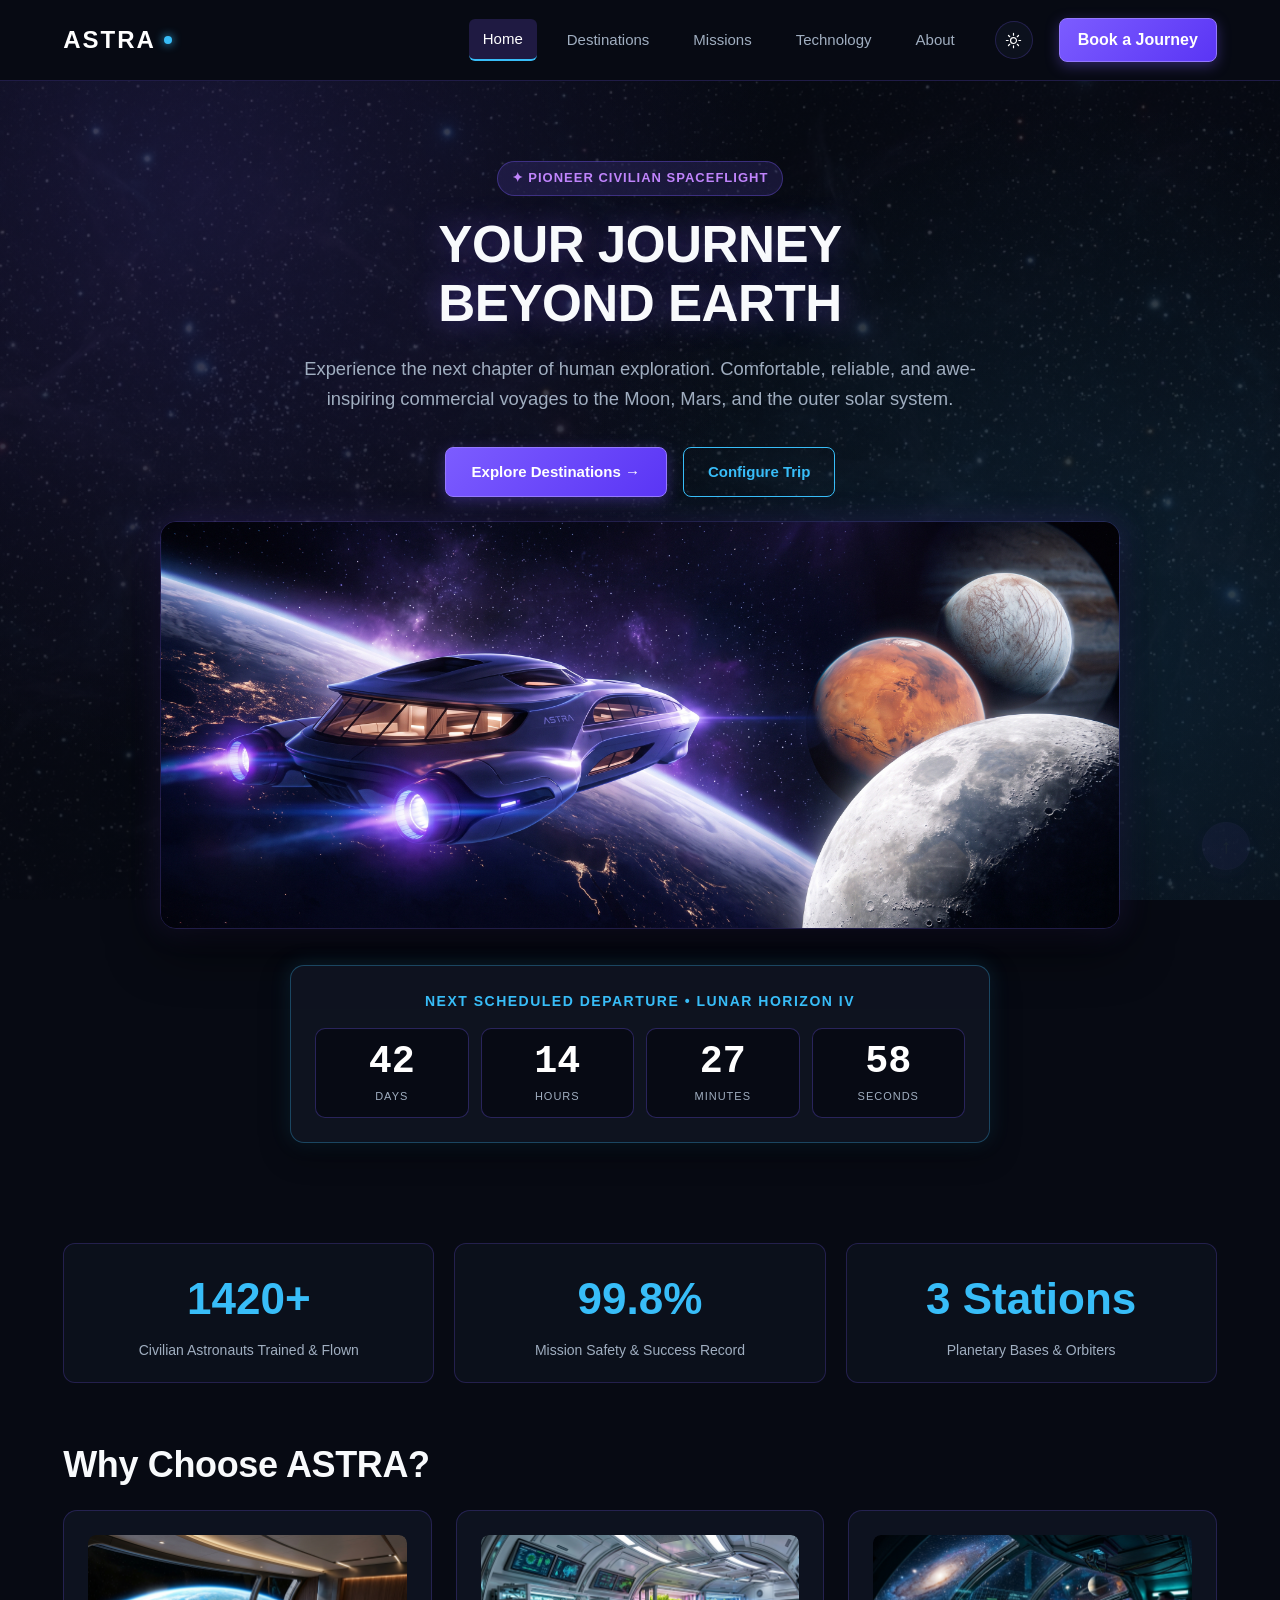
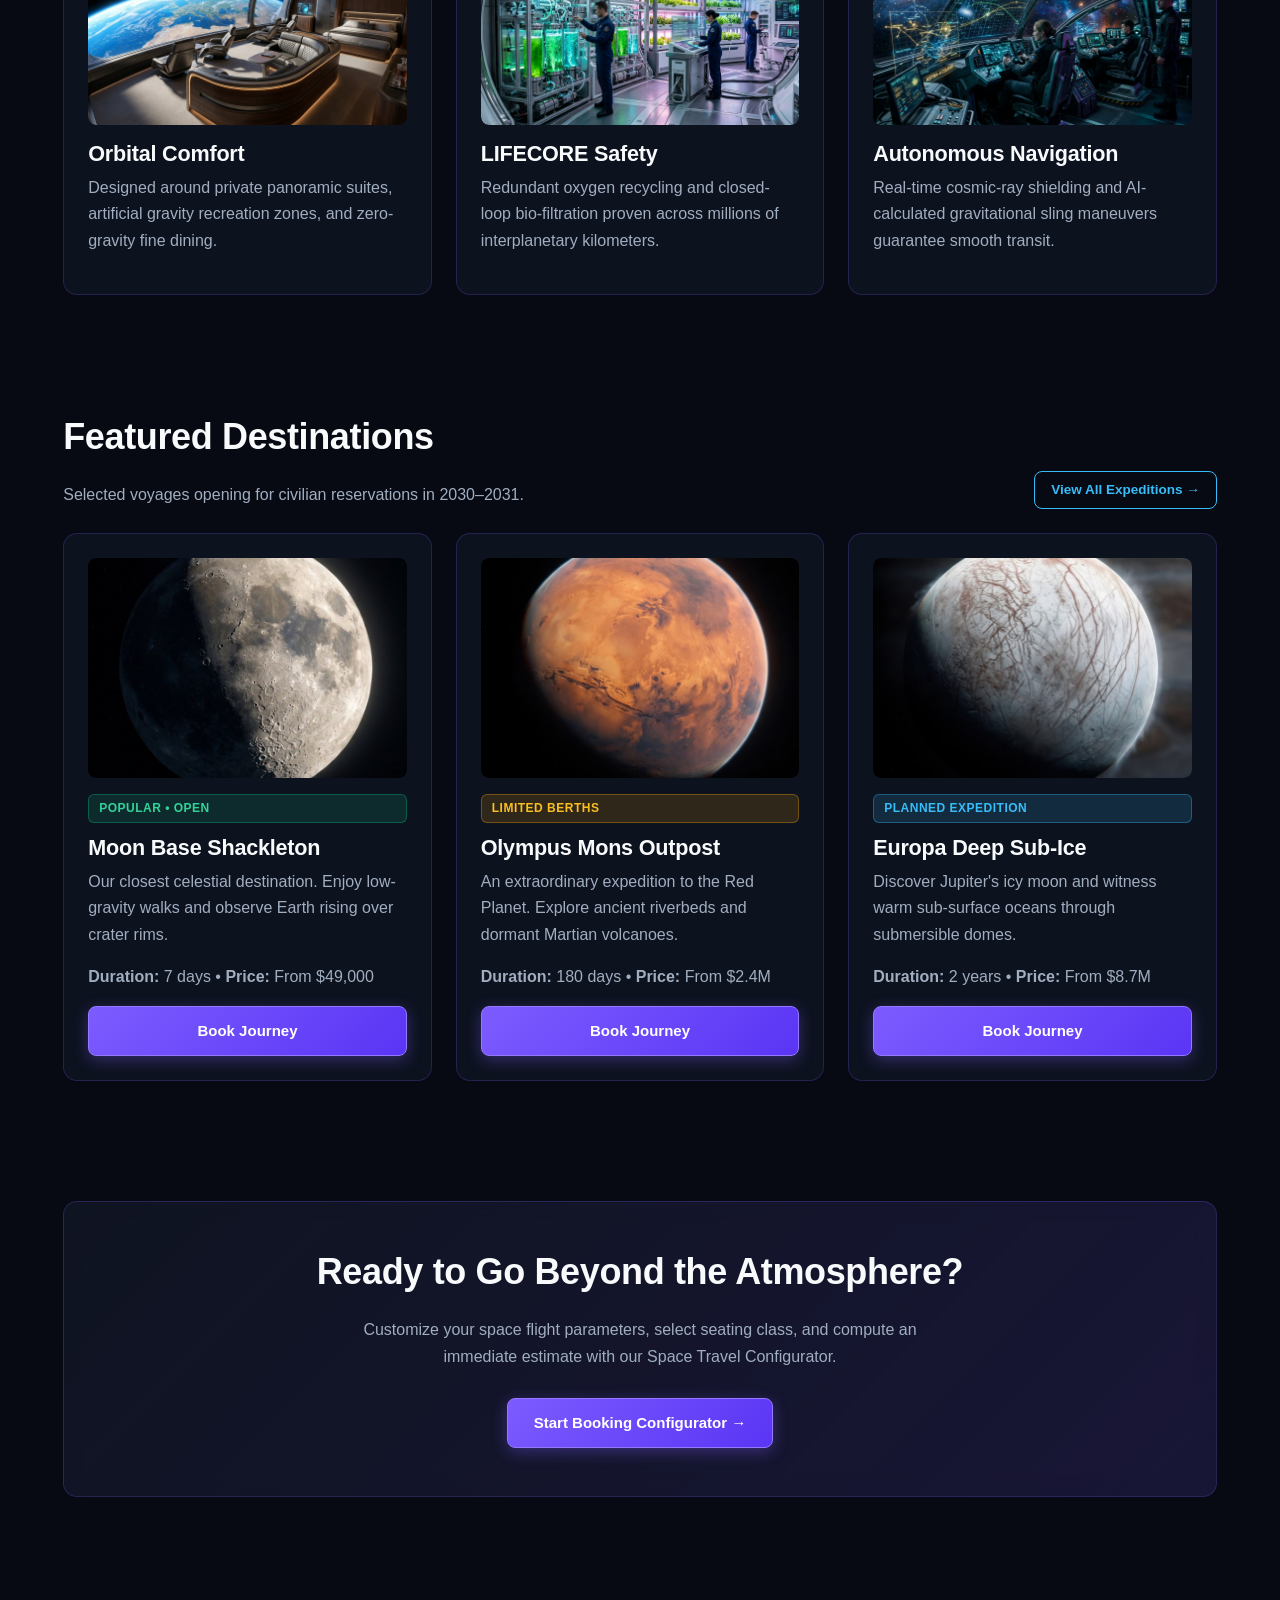
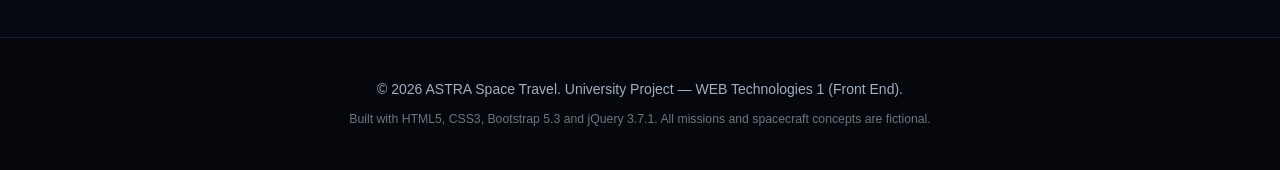
==== commit 0c4f1f82: "Add day and night theme" ====
--- a/index.html
+++ b/index.html
@@ -3,6 +3,7 @@
 <head>
     <meta charset="UTF-8">
     <meta name="viewport" content="width=device-width, initial-scale=1.0">
+    <script>document.documentElement.dataset.theme = localStorage.getItem("astra-theme") === "light" ? "light" : "dark";</script>
     <title>ASTRA - Space Travel Agency</title>
     <link href="https://cdn.jsdelivr.net/npm/bootstrap@5.3.3/dist/css/bootstrap.min.css" rel="stylesheet">
     <link rel="stylesheet" href="css/style.css">
@@ -36,6 +37,10 @@
                         <a class="nav-link" href="missions.html">Missions</a>
                         <a class="nav-link" href="technology.html">Technology</a>
                         <a class="nav-link" href="about.html">About</a>
+                        <button type="button" class="theme-toggle" id="themeToggle" aria-pressed="false" aria-label="Switch to light theme" title="Switch to light theme">
+                            <img class="theme-icon theme-icon-sun" src="images/theme-sun.svg" alt="">
+                            <img class="theme-icon theme-icon-moon" src="images/theme-moon.svg" alt="">
+                        </button>
                         <a href="booking.html" class="nav-cta-btn">Book a Journey</a>
                     </div>
                 </div>
--- a/css/style.css
+++ b/css/style.css
@@ -1,7 +1,4 @@
-/* ==========================================================================
-   ASTRA Space Travel - Comprehensive Sci-Fi Design System
-   Front End Endterm Project | Astana IT University
-   ========================================================================== */
+
 
 :root {
     --bg-deep-space: #070a13;
@@ -24,7 +21,7 @@
     --danger-color: #f43f5e;
 }
 
-/* GENERAL RESETS & TYPOGRAPHY */
+
 * {
     box-sizing: border-box;
 }
@@ -88,7 +85,7 @@
     font-size: 1.35rem;
 }
 
-/* ACCESSIBILITY FOCUS OUTLINE */
+
 a:focus-visible,
 button:focus-visible,
 input:focus-visible,
@@ -102,18 +99,16 @@
     box-shadow: 0 0 12px rgba(56, 189, 248, 0.4) !important;
 }
 
-/* CONTAINER */
+
 .container {
     width: 92%;
     max-width: 1240px;
     margin: 0 auto;
 }
 
-/* ==========================================================================
-   NAVBAR & BURGER MENU (Fixes Midterm Remark)
-   ========================================================================== */
+
 .astra-header {
-    background: rgba(7, 10, 19, 0.85);
+    background: var(--bg-deep-space);
     backdrop-filter: blur(14px);
     -webkit-backdrop-filter: blur(14px);
     border-bottom: 1px solid var(--border-color);
@@ -125,6 +120,10 @@
 
 .astra-navbar {
     padding: 16px 0;
+}
+
+.astra-navbar .navbar-nav {
+    gap: 16px;
 }
 
 .navbar-brand.logo {
@@ -147,7 +146,7 @@
     box-shadow: 0 0 10px var(--accent-cyan);
 }
 
-/* Custom styled burger button - Highly visible on dark backgrounds */
+
 .navbar-toggler {
     border: 1.5px solid rgba(124, 92, 255, 0.45) !important;
     background: rgba(16, 21, 34, 0.85) !important;
@@ -161,7 +160,7 @@
     border-color: var(--accent-cyan) !important;
 }
 
-/* Crisp high-contrast white & cyan burger icon */
+
 .navbar-toggler-icon {
     background-image: url("data:image/svg+xml,%3csvg xmlns='http://www.w3.org/2000/svg' viewBox='0 0 30 30'%3e%3cpath stroke='%2338bdf8' stroke-linecap='round' stroke-miterlimit='10' stroke-width='2.2' d='M4 7h22M4 15h22M4 23h22'/%3e%3c/svg%3e") !important;
     width: 1.4em;
@@ -182,7 +181,7 @@
     background: rgba(56, 189, 248, 0.08);
 }
 
-/* Active navigation item styling */
+
 .navbar-nav .nav-link.active,
 .navbar-nav .nav-link[aria-current="page"] {
     color: #ffffff !important;
@@ -190,7 +189,7 @@
     border-bottom: 2px solid var(--accent-cyan);
 }
 
-/* Call to Action Button in Nav */
+
 .nav-cta-btn {
     display: inline-block;
     padding: 8px 18px !important;
@@ -211,7 +210,7 @@
     color: #ffffff !important;
 }
 
-/* Mobile Collapse Styling */
+
 @media (max-width: 767.98px) {
     .navbar-collapse {
         background: #0f1524;
@@ -240,9 +239,7 @@
     }
 }
 
-/* ==========================================================================
-   BUTTONS
-   ========================================================================== */
+
 .astra-btn,
 .btn-astra {
     display: inline-flex;
@@ -298,9 +295,7 @@
     font-size: 13.5px;
 }
 
-/* ==========================================================================
-   CARDS & GRIDS (Deep Space Redesign)
-   ========================================================================== */
+
 .astra-card {
     background: var(--bg-card);
     backdrop-filter: blur(12px);
@@ -367,9 +362,7 @@
     }
 }
 
-/* ==========================================================================
-   HERO SECTION
-   ========================================================================== */
+
 .astra-hero {
     padding: 80px 0 60px;
     text-align: center;
@@ -415,9 +408,7 @@
     letter-spacing: 1px;
 }
 
-/* ==========================================================================
-   INTERACTIVE WIDGETS (Home Countdown & Counters)
-   ========================================================================== */
+
 .countdown-widget {
     background: rgba(16, 21, 34, 0.9);
     border: 1px solid rgba(56, 189, 248, 0.3);
@@ -498,9 +489,7 @@
     margin: 0;
 }
 
-/* ==========================================================================
-   DESTINATIONS CATALOG CONTROLS (Search, Filter, Sort, Calc)
-   ========================================================================== */
+
 .catalog-toolbar {
     background: var(--bg-card);
     border: 1px solid var(--border-color);
@@ -573,9 +562,7 @@
     display: block;
 }
 
-/* ==========================================================================
-   STATUS BADGES
-   ========================================================================== */
+
 .status-badge {
     display: inline-block;
     padding: 4px 10px;
@@ -611,9 +598,7 @@
     border: 1px solid rgba(124, 92, 255, 0.4);
 }
 
-/* ==========================================================================
-   FORMS & VALIDATION (Booking Configurator)
-   ========================================================================== */
+
 .form-label {
     color: #ffffff;
     font-weight: 500;
@@ -644,7 +629,7 @@
     color: #64748b;
 }
 
-/* Validation Feedback States */
+
 .form-control.is-invalid,
 .form-select.is-invalid {
     border-color: var(--danger-color) !important;
@@ -669,7 +654,7 @@
     border-color: var(--success-color) !important;
 }
 
-/* Custom Checkboxes */
+
 .form-check-input {
     background-color: #0c111e;
     border: 1.5px solid rgba(124, 92, 255, 0.4);
@@ -685,7 +670,7 @@
     font-size: 14px;
 }
 
-/* Booking Layout */
+
 .booking-grid {
     display: grid;
     grid-template-columns: 1fr;
@@ -760,9 +745,7 @@
     margin-bottom: 8px;
 }
 
-/* ==========================================================================
-   JQUERY FAQ ACCORDION (missions.html)
-   ========================================================================== */
+
 .faq-accordion {
     margin-top: 24px;
 }
@@ -809,9 +792,7 @@
     border-top: 1px solid rgba(124, 92, 255, 0.1);
 }
 
-/* ==========================================================================
-   INTERACTIVE TECHNOLOGY TABS & MODAL (technology.html)
-   ========================================================================== */
+
 .tech-tabs {
     display: flex;
     flex-wrap: wrap;
@@ -851,7 +832,7 @@
     display: block;
 }
 
-/* Quick View Lightbox Modal (jQuery) */
+
 .astra-modal-overlay {
     display: none;
     position: fixed;
@@ -894,9 +875,7 @@
     color: #ffffff;
 }
 
-/* ==========================================================================
-   SPACE READINESS QUIZ (about.html)
-   ========================================================================== */
+
 .quiz-container {
     background: var(--bg-card);
     border: 1px solid var(--border-color);
@@ -958,9 +937,7 @@
     margin-top: 24px;
 }
 
-/* ==========================================================================
-   BACK TO TOP BUTTON (jQuery Feature)
-   ========================================================================== */
+
 #backToTopBtn {
     display: none;
     position: fixed;
@@ -985,9 +962,7 @@
     box-shadow: 0 8px 24px rgba(124, 92, 255, 0.7);
 }
 
-/* ==========================================================================
-   SECTIONS & FOOTER
-   ========================================================================== */
+
 .astra-section {
     padding: 60px 0;
 }
@@ -1010,7 +985,7 @@
     color: var(--accent-cyan);
 }
 
-/* RESPONSIVE PADDING FIXES */
+
 @media (max-width: 575.98px) {
     .astra-hero {
         padding: 50px 0 40px;
@@ -1029,7 +1004,7 @@
     }
 }
 
-/* Specific table styling overrides */
+
 .table-shell {
     width: 100%;
     overflow-x: auto;
@@ -1056,3 +1031,507 @@
     color: #38bdf8 !important;
     border-bottom: 2px solid rgba(124, 92, 255, 0.3) !important;
 }
+.radar-layout {
+    display: grid;
+    grid-template-columns: minmax(0, 1fr);
+    gap: 20px;
+}
+
+@media (min-width: 992px) {
+    .radar-layout {
+        grid-template-columns: minmax(0, 1fr) 360px;
+        align-items: start;
+    }
+}
+
+.radar-stage {
+    background:
+        radial-gradient(circle at 50% 50%, rgba(124, 92, 255, 0.10), transparent 62%),
+        var(--bg-card);
+    border: 1px solid var(--border-color);
+    border-radius: 18px;
+    padding: 14px;
+    backdrop-filter: blur(12px);
+    -webkit-backdrop-filter: blur(12px);
+}
+
+.radar-hud {
+    display: flex;
+    flex-wrap: wrap;
+    justify-content: space-between;
+    gap: 6px 16px;
+    margin-bottom: 8px;
+    font-size: 0.9rem;
+}
+
+.radar-date {
+    color: var(--accent-cyan);
+    font-weight: 700;
+    letter-spacing: 0.06em;
+    font-variant-numeric: tabular-nums;
+}
+
+.radar-next {
+    color: var(--text-secondary);
+}
+
+#radarCanvas {
+    display: block;
+    width: 100%;
+    max-width: 680px;
+    aspect-ratio: 1 / 1;
+    margin: 0 auto;
+    touch-action: manipulation;
+}
+
+.radar-controls {
+    display: flex;
+    flex-wrap: wrap;
+    align-items: center;
+    gap: 10px;
+    margin-top: 10px;
+}
+
+.radar-controls .filter-pills {
+    margin: 0;
+}
+
+.radar-slider-label {
+    display: block;
+    margin-top: 12px;
+    font-size: 0.8rem;
+    color: var(--text-secondary);
+}
+
+.radar-slider {
+    width: 100%;
+    accent-color: var(--accent-purple);
+    cursor: pointer;
+}
+
+.radar-chip-group {
+    display: flex;
+    flex-wrap: wrap;
+    gap: 6px;
+    margin-top: 10px;
+}
+
+.radar-chip {
+    padding: 4px 12px;
+    font-size: 0.8rem;
+}
+
+.radar-note {
+    margin: 12px 0 0;
+    font-size: 0.75rem;
+    color: var(--text-muted);
+}
+
+.radar-panel {
+    min-height: 280px;
+}
+
+.radar-title {
+    margin: 10px 0 6px;
+    font-size: 1.3rem;
+}
+
+.radar-text {
+    color: var(--text-secondary);
+    font-size: 0.92rem;
+}
+
+.radar-label {
+    margin: 14px 0 6px;
+    font-size: 0.78rem;
+    text-transform: uppercase;
+    letter-spacing: 0.08em;
+    color: var(--text-muted);
+}
+
+.radar-mini-list {
+    display: flex;
+    flex-wrap: wrap;
+    gap: 6px;
+}
+
+.radar-empty {
+    margin: 12px 0 0;
+    font-size: 0.85rem;
+    color: var(--text-muted);
+}
+
+.radar-phase {
+    margin: 0 0 8px;
+    color: var(--accent-cyan);
+    font-weight: 600;
+}
+
+.radar-progress {
+    height: 8px;
+    border-radius: 999px;
+    background: rgba(148, 163, 184, 0.2);
+    overflow: hidden;
+    margin-bottom: 14px;
+}
+
+.radar-progress > span {
+    display: block;
+    height: 100%;
+    width: 0;
+    background: linear-gradient(90deg, var(--accent-purple), var(--accent-cyan));
+    border-radius: 999px;
+}
+
+.radar-stats {
+    display: grid;
+    grid-template-columns: 1fr 1fr;
+    gap: 10px 14px;
+    margin: 0 0 12px;
+}
+
+.radar-stats dt {
+    font-size: 0.72rem;
+    text-transform: uppercase;
+    letter-spacing: 0.06em;
+    color: var(--text-muted);
+    font-weight: 500;
+}
+
+.radar-stats dd {
+    margin: 2px 0 0;
+    font-size: 0.92rem;
+    font-weight: 600;
+    font-variant-numeric: tabular-nums;
+}
+
+@media (max-width: 575.98px) {
+    .radar-stats {
+        grid-template-columns: 1fr;
+    }
+}
+
+.radar-track {
+    margin-left: 8px;
+    font-size: 0.85rem;
+    white-space: nowrap;
+}
+
+.theme-toggle {
+    align-items: center;
+    background: rgba(15, 21, 35, 0.7);
+    border: 1px solid var(--border-color);
+    border-radius: 999px;
+    color: var(--accent-cyan);
+    cursor: pointer;
+    display: inline-flex;
+    height: 38px;
+    justify-content: center;
+    margin-left: 10px;
+    padding: 0;
+    transition: background 0.25s ease, border-color 0.25s ease, color 0.25s ease, transform 0.25s ease;
+    width: 38px;
+}
+
+.theme-toggle:hover {
+    background: rgba(56, 189, 248, 0.12);
+    border-color: var(--accent-cyan);
+    color: var(--accent-cyan);
+    transform: translateY(-1px);
+}
+
+.theme-icon {
+    display: block;
+    height: 19px;
+    width: 19px;
+}
+
+.theme-icon-moon {
+    display: none;
+}
+
+html[data-theme="dark"] .theme-icon-sun {
+    display: block;
+}
+
+html[data-theme="dark"] .theme-icon-moon {
+    display: none;
+}
+
+@media (max-width: 767.98px) {
+    .theme-toggle {
+        margin: 8px 0 0;
+    }
+}
+
+html[data-theme="light"] {
+    --bg-deep-space: #f3f7fc;
+    --bg-card: rgba(255, 255, 255, 0.94);
+    --bg-card-hover: #ffffff;
+    --bg-surface: #e8eef7;
+    --accent-purple: #6046c7;
+    --accent-purple-hover: #4f38ad;
+    --accent-cyan: #087ea4;
+    --accent-cyan-hover: #066783;
+    --accent-glow: rgba(96, 70, 199, 0.2);
+    --accent-cyan-glow: rgba(8, 126, 164, 0.2);
+    --border-color: rgba(70, 88, 125, 0.25);
+    --border-card-hover: rgba(8, 126, 164, 0.45);
+    --text-primary: #17233b;
+    --text-secondary: #52627a;
+    --text-muted: #6b7890;
+}
+
+html[data-theme="light"] body {
+    background-image:
+        radial-gradient(circle at 15% 20%, rgba(96, 70, 199, 0.1) 0%, transparent 45%),
+        radial-gradient(circle at 85% 75%, rgba(8, 126, 164, 0.08) 0%, transparent 45%),
+        linear-gradient(rgba(243, 247, 252, 0.94), rgba(243, 247, 252, 0.98));
+}
+
+html[data-theme="light"] .astra-header {
+    background: #ffffff;
+}
+
+html[data-theme="light"] .navbar-brand.logo,
+html[data-theme="light"] .navbar-nav .nav-link.active,
+html[data-theme="light"] .navbar-nav .nav-link[aria-current="page"] {
+    color: var(--text-primary) !important;
+}
+
+html[data-theme="light"] .navbar-toggler {
+    background: rgba(232, 238, 247, 0.9) !important;
+}
+
+html[data-theme="light"] .navbar-collapse {
+    background: #ffffff;
+}
+
+html[data-theme="light"] .theme-toggle {
+    background: rgba(232, 238, 247, 0.85);
+    color: var(--accent-purple);
+}
+
+html[data-theme="light"] .theme-icon-sun {
+    display: none;
+}
+
+html[data-theme="light"] .theme-icon-moon {
+    display: block;
+}
+
+html[data-theme="light"] .astra-card,
+html[data-theme="light"] .countdown-widget,
+html[data-theme="light"] .booking-form-card,
+html[data-theme="light"] .modal-content {
+    background: var(--bg-card);
+    color: var(--text-primary);
+}
+
+html[data-theme="light"] .hero-badge {
+    background: rgba(96, 70, 199, 0.1);
+    border-color: rgba(96, 70, 199, 0.3);
+    color: #6046c7 !important;
+}
+
+html[data-theme="light"] .text-white {
+    color: var(--text-primary) !important;
+}
+
+html[data-theme="light"] .text-secondary {
+    color: var(--text-secondary) !important;
+}
+
+html[data-theme="light"] .form-label {
+    color: var(--text-primary);
+}
+
+html[data-theme="light"] .form-control,
+html[data-theme="light"] .form-select {
+    background-color: #ffffff !important;
+    color: var(--text-primary) !important;
+    border-color: var(--border-color) !important;
+}
+
+html[data-theme="light"] .form-control:focus,
+html[data-theme="light"] .form-select:focus {
+    background-color: #ffffff !important;
+    color: var(--text-primary) !important;
+}
+
+html[data-theme="light"] .form-control::placeholder {
+    color: var(--text-muted);
+}
+
+html[data-theme="light"] .filter-pill:hover {
+    background: rgba(8, 126, 164, 0.1);
+    color: var(--accent-cyan);
+}
+
+html[data-theme="light"] .countdown-number {
+    color: var(--text-primary);
+}
+
+html[data-theme="light"] .countdown-box,
+html[data-theme="light"] .stat-item {
+    background: #ffffff;
+    border-color: var(--border-color);
+}
+
+html[data-theme="light"] .stat-text {
+    color: var(--text-secondary);
+}
+
+html[data-theme="light"] .filter-pill {
+    background: #ffffff;
+    border-color: var(--border-color);
+    color: var(--text-primary);
+}
+
+html[data-theme="light"] .filter-pill.active,
+html[data-theme="light"] .tech-tab-btn.active {
+    background: var(--accent-purple);
+    border-color: #6046c7;
+    color: #ffffff;
+}
+
+html[data-theme="light"] .catalog-stats {
+    background: #e8eef7;
+    border: 1px solid var(--border-color);
+    color: var(--text-primary);
+}
+
+html[data-theme="light"] .status-badge.open {
+    color: #08734f;
+}
+
+html[data-theme="light"] .status-badge.limited {
+    color: #9a5b00;
+}
+
+html[data-theme="light"] .status-badge.planned {
+    color: #066783;
+}
+
+html[data-theme="light"] .status-badge.exclusive {
+    color: #6046c7;
+}
+
+html[data-theme="light"] .tech-tab-btn {
+    background: #ffffff;
+    color: var(--text-primary);
+}
+
+html[data-theme="light"] .tech-tab-btn:hover {
+    color: var(--accent-cyan);
+}
+
+html[data-theme="light"] .quiz-step-title {
+    color: var(--text-primary);
+}
+
+html[data-theme="light"] .faq-question {
+    color: var(--text-primary);
+}
+
+html[data-theme="light"] .quiz-option-label {
+    background: #ffffff;
+    color: var(--text-primary);
+}
+
+html[data-theme="light"] .quiz-option-label:hover {
+    color: var(--accent-cyan);
+}
+
+html[data-theme="light"] .quiz-option-label.selected {
+    background: rgba(96, 70, 199, 0.14);
+    color: #40309a;
+}
+
+html[data-theme="light"] .mission-table {
+    --bs-table-color: var(--text-primary) !important;
+    --bs-table-border-color: var(--border-color) !important;
+    color: var(--text-primary) !important;
+}
+
+html[data-theme="light"] .mission-table th,
+html[data-theme="light"] .mission-table td {
+    color: var(--text-primary) !important;
+}
+
+html[data-theme="light"] .mission-table thead th {
+    background-color: #e8eef7 !important;
+    color: #066783 !important;
+    border-bottom-color: var(--border-color) !important;
+}
+
+html[data-theme="light"] .table-shell {
+    background: #ffffff;
+}
+
+html[data-theme="light"] div[style*="background"] {
+    background: rgba(255, 255, 255, 0.76) !important;
+}
+
+html[data-theme="light"] div[style*="background"] .text-white,
+html[data-theme="light"] div[style*="background"] strong {
+    color: var(--text-primary) !important;
+}
+
+html[data-theme="light"] .radar-stage,
+html[data-theme="light"] .radar-panel {
+    background:
+        radial-gradient(circle at 50% 50%, rgba(124, 92, 255, 0.1), transparent 62%),
+        rgba(15, 21, 35, 0.82);
+    border-color: rgba(124, 92, 255, 0.22);
+    color: #f8fafc;
+}
+
+html[data-theme="light"] .radar-stage .radar-next,
+html[data-theme="light"] .radar-stage .radar-slider-label,
+html[data-theme="light"] .radar-stage .radar-text,
+html[data-theme="light"] .radar-stage .radar-note,
+html[data-theme="light"] .radar-panel .radar-text,
+html[data-theme="light"] .radar-panel .radar-label,
+html[data-theme="light"] .radar-panel .radar-empty,
+html[data-theme="light"] .radar-panel .radar-stats dt {
+    color: #a0aec0;
+}
+
+html[data-theme="light"] .radar-stage .radar-title,
+html[data-theme="light"] .radar-panel .radar-title,
+html[data-theme="light"] .radar-panel .radar-stats dd {
+    color: #f8fafc;
+}
+
+html[data-theme="light"] .radar-stage .astra-btn-outline,
+html[data-theme="light"] .radar-stage .radar-chip {
+    background: rgba(7, 10, 19, 0.7);
+    border-color: rgba(124, 92, 255, 0.3);
+    color: #a0aec0;
+}
+
+html[data-theme="light"] .radar-stage .astra-btn-outline:hover,
+html[data-theme="light"] .radar-stage .radar-chip:hover {
+    color: #ffffff;
+    border-color: #38bdf8;
+}
+
+html[data-theme="light"] .radar-stage .astra-btn-outline {
+    background: transparent;
+    border-color: #38bdf8;
+    color: #38bdf8;
+}
+
+html[data-theme="light"] .radar-date,
+html[data-theme="light"] .radar-phase {
+    color: #38bdf8;
+}
+
+html[data-theme="light"] .radar-slider {
+    accent-color: #7c5cff;
+}
+
+html[data-theme="light"] .radar-progress > span {
+    background: linear-gradient(90deg, #7c5cff, #38bdf8);
+}
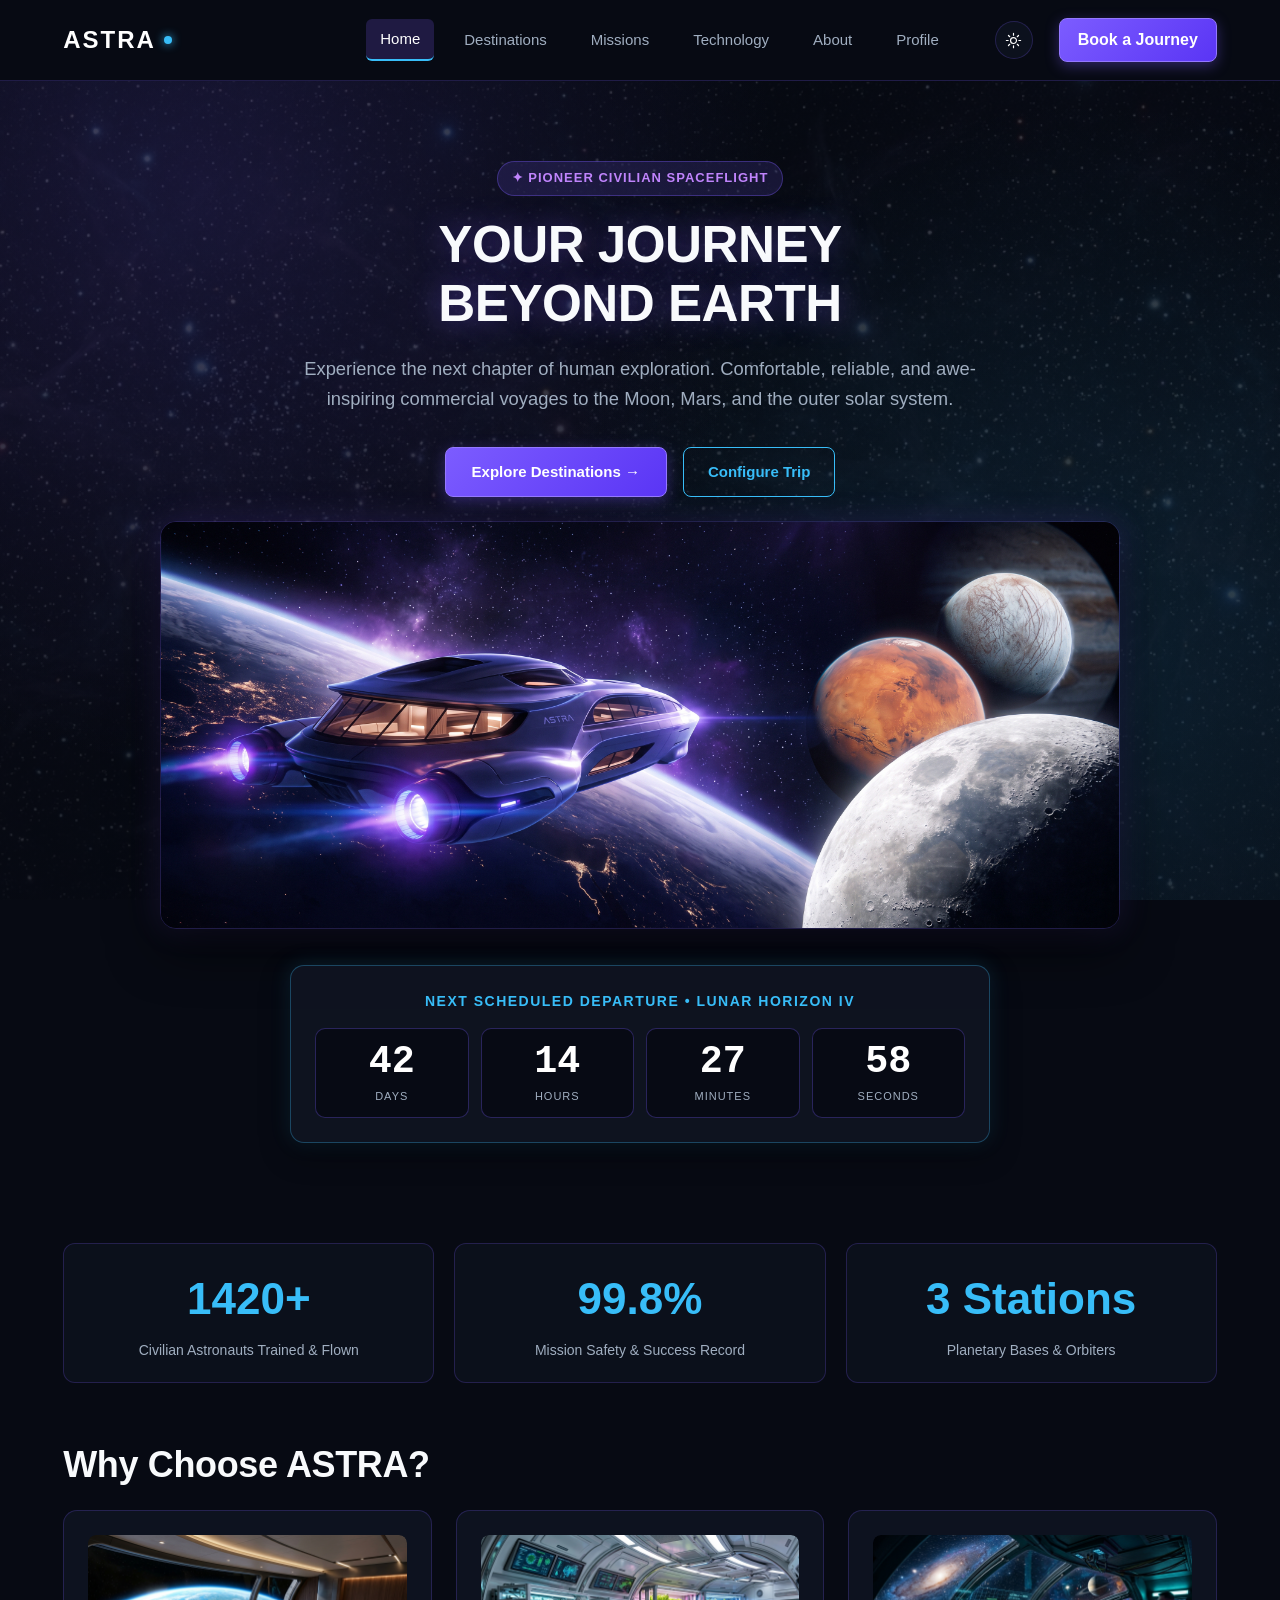
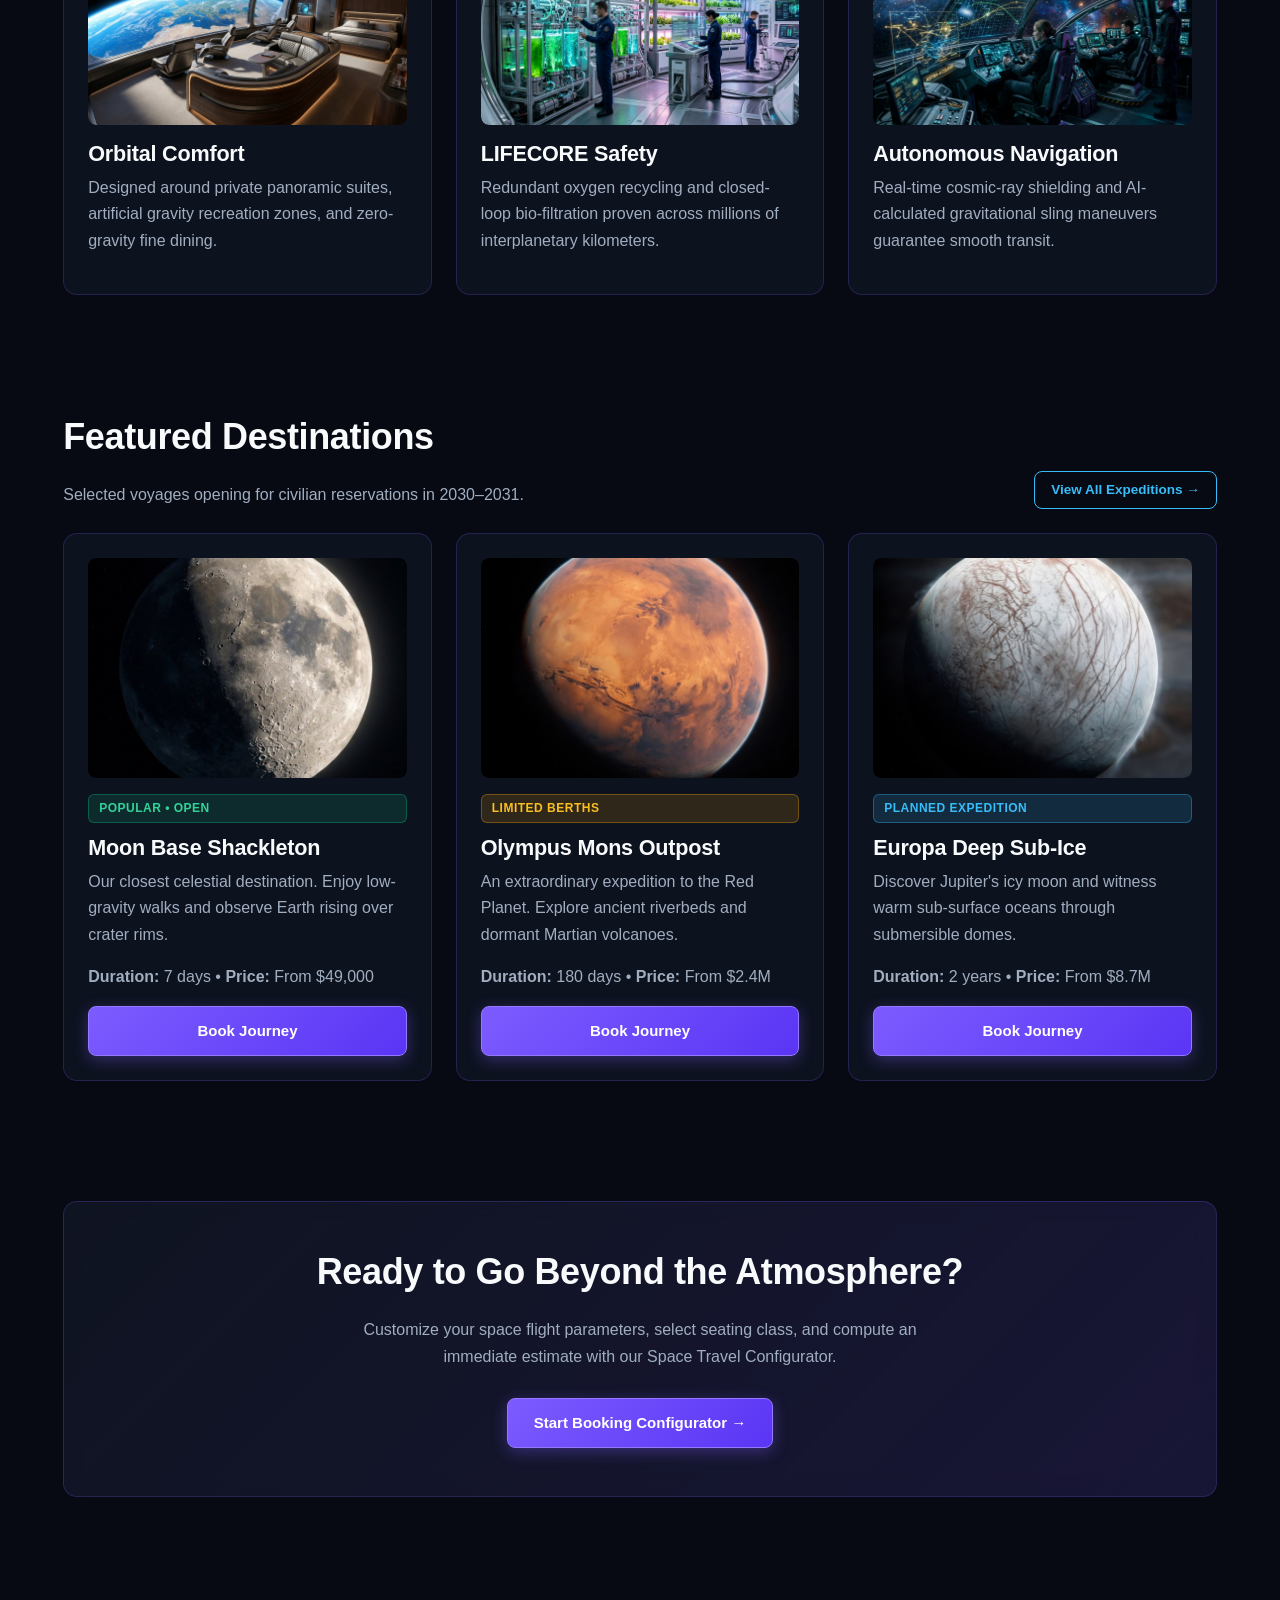
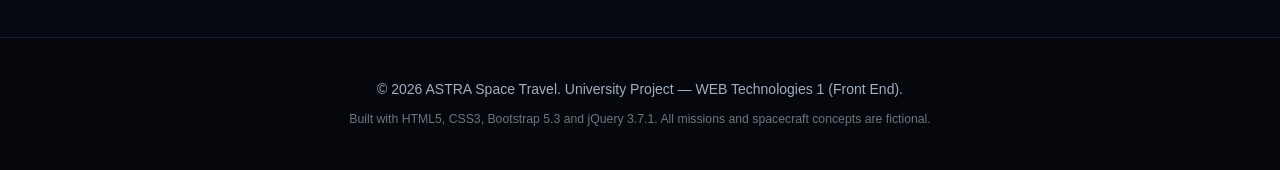
==== commit fbe8086b: "Create Account feature" ====
--- a/index.html
+++ b/index.html
@@ -37,6 +37,8 @@
                         <a class="nav-link" href="missions.html">Missions</a>
                         <a class="nav-link" href="technology.html">Technology</a>
                         <a class="nav-link" href="about.html">About</a>
+                        <a class="nav-link" href="profile.html" id="navProfileLink">Profile</a>
+                        <div id="navAuthSlot" class="d-flex align-items-center"></div>
                         <button type="button" class="theme-toggle" id="themeToggle" aria-pressed="false" aria-label="Switch to light theme" title="Switch to light theme">
                             <img class="theme-icon theme-icon-sun" src="images/theme-sun.svg" alt="">
                             <img class="theme-icon theme-icon-moon" src="images/theme-moon.svg" alt="">
@@ -249,5 +251,6 @@
     <script src="https://code.jquery.com/jquery-3.7.1.min.js"></script>
     <script src="https://cdn.jsdelivr.net/npm/bootstrap@5.3.3/dist/js/bootstrap.bundle.min.js"></script>
     <script src="js/main.js"></script>
+    <script src="js/auth.js"></script>
 </body>
 </html>
--- a/css/style.css
+++ b/css/style.css
@@ -1328,6 +1328,15 @@
     color: var(--text-primary);
 }
 
+html[data-theme="light"] .astra-modal-box {
+    background: #ffffff;
+    color: var(--text-primary);
+}
+
+html[data-theme="light"] .modal-close-btn:hover {
+    color: var(--text-primary);
+}
+
 html[data-theme="light"] .hero-badge {
     background: rgba(96, 70, 199, 0.1);
     border-color: rgba(96, 70, 199, 0.3);
@@ -1434,6 +1443,11 @@
     color: var(--text-primary);
 }
 
+html[data-theme="light"] .summary-list dd,
+html[data-theme="light"] .total-price {
+    color: var(--text-primary);
+}
+
 html[data-theme="light"] .quiz-option-label {
     background: #ffffff;
     color: var(--text-primary);
@@ -1478,8 +1492,7 @@
     color: var(--text-primary) !important;
 }
 
-html[data-theme="light"] .radar-stage,
-html[data-theme="light"] .radar-panel {
+html[data-theme="light"] .radar-stage {
     background:
         radial-gradient(circle at 50% 50%, rgba(124, 92, 255, 0.1), transparent 62%),
         rgba(15, 21, 35, 0.82);
@@ -1487,21 +1500,33 @@
     color: #f8fafc;
 }
 
+html[data-theme="light"] .radar-panel {
+    background: var(--bg-card);
+    border-color: var(--border-color);
+    color: var(--text-primary);
+}
+
 html[data-theme="light"] .radar-stage .radar-next,
 html[data-theme="light"] .radar-stage .radar-slider-label,
 html[data-theme="light"] .radar-stage .radar-text,
-html[data-theme="light"] .radar-stage .radar-note,
+html[data-theme="light"] .radar-stage .radar-note {
+    color: #a0aec0;
+}
+
+html[data-theme="light"] .radar-stage .radar-title {
+    color: #f8fafc;
+}
+
 html[data-theme="light"] .radar-panel .radar-text,
 html[data-theme="light"] .radar-panel .radar-label,
 html[data-theme="light"] .radar-panel .radar-empty,
 html[data-theme="light"] .radar-panel .radar-stats dt {
-    color: #a0aec0;
-}
-
-html[data-theme="light"] .radar-stage .radar-title,
+    color: var(--text-secondary);
+}
+
 html[data-theme="light"] .radar-panel .radar-title,
 html[data-theme="light"] .radar-panel .radar-stats dd {
-    color: #f8fafc;
+    color: var(--text-primary);
 }
 
 html[data-theme="light"] .radar-stage .astra-btn-outline,
@@ -1535,3 +1560,210 @@
 html[data-theme="light"] .radar-progress > span {
     background: linear-gradient(90deg, #7c5cff, #38bdf8);
 }
+
+/* ============================================================
+   AUTH & PASSENGER PROFILE MODULE STYLES
+   ============================================================ */
+
+/* Navbar Auth Styles */
+.nav-logout-btn {
+    background: rgba(244, 63, 94, 0.12);
+    border: 1px solid rgba(244, 63, 94, 0.4);
+    color: #fca5a5;
+    padding: 6px 14px;
+    border-radius: 6px;
+    font-size: 13px;
+    font-weight: 600;
+    cursor: pointer;
+    transition: all 0.2s ease;
+    white-space: nowrap;
+}
+
+.nav-logout-btn:hover {
+    background: rgba(244, 63, 94, 0.25);
+    color: #ffffff;
+    border-color: #f43f5e;
+    box-shadow: 0 0 10px rgba(244, 63, 94, 0.35);
+}
+
+@media (max-width: 767.98px) {
+    #navAuthSlot {
+        margin: 6px 0;
+    }
+    #navAuthSlot .nav-logout-btn {
+        width: 100%;
+        text-align: center;
+        padding: 10px 14px;
+    }
+}
+
+.nav-user-icon {
+    margin-right: 4px;
+}
+
+/* Demo Warning Banner */
+.demo-warning-banner {
+    background: rgba(245, 158, 11, 0.12);
+    border: 1px solid rgba(245, 158, 11, 0.35);
+    border-left: 4px solid var(--warning-color);
+    padding: 16px 20px;
+    border-radius: 8px;
+    box-shadow: 0 4px 18px rgba(0, 0, 0, 0.25);
+}
+
+.warning-icon {
+    font-size: 24px;
+    line-height: 1;
+}
+
+/* Auth Card & Tabs */
+.auth-wrapper {
+    max-width: 580px;
+    margin: 0 auto;
+}
+
+.auth-card {
+    padding: 32px;
+}
+
+.auth-tabs {
+    background: rgba(7, 10, 19, 0.6);
+    padding: 6px;
+    border-radius: 10px;
+    border: 1px solid var(--border-color);
+    gap: 6px;
+}
+
+.auth-tab-btn {
+    flex: 1;
+    background: transparent;
+    border: none;
+    color: var(--text-secondary);
+    padding: 10px 18px;
+    border-radius: 8px;
+    font-weight: 600;
+    font-size: 14px;
+    transition: all 0.2s ease;
+    cursor: pointer;
+}
+
+.auth-tab-btn:hover {
+    color: var(--text-primary);
+}
+
+.auth-tab-btn.active {
+    background: linear-gradient(135deg, #7c5cff 0%, #5a35f5 100%);
+    color: #ffffff;
+    box-shadow: 0 2px 10px rgba(124, 92, 255, 0.4);
+}
+
+/* Passenger Overview Card */
+.passenger-overview-card {
+    border-left: 4px solid var(--accent-cyan);
+}
+
+.passenger-avatar {
+    width: 60px;
+    height: 60px;
+    border-radius: 50%;
+    background: linear-gradient(135deg, var(--accent-purple) 0%, var(--accent-cyan) 100%);
+    color: #ffffff;
+    font-size: 26px;
+    font-weight: 700;
+    display: flex;
+    align-items: center;
+    justify-content: center;
+    box-shadow: 0 0 16px rgba(56, 189, 248, 0.35);
+    flex-shrink: 0;
+}
+
+/* Telemetry Stats Cards */
+.flight-stat-card {
+    transition: transform 0.2s ease, border-color 0.2s ease;
+}
+
+.flight-stat-card:hover {
+    transform: translateY(-2px);
+    border-color: var(--border-card-hover);
+}
+
+.flight-stat-label {
+    font-size: 13px;
+    text-transform: uppercase;
+    letter-spacing: 1px;
+    color: var(--text-secondary);
+    font-weight: 600;
+    display: block;
+    margin-bottom: 4px;
+}
+
+.flight-stat-value {
+    font-size: clamp(1.8rem, 3vw, 2.4rem);
+    font-weight: 800;
+    line-height: 1.2;
+    margin-bottom: 4px;
+}
+
+/* Flight History Items */
+.booking-item-card {
+    border: 1px solid var(--border-color);
+    transition: all 0.25s ease;
+}
+
+.booking-item-card:hover {
+    border-color: var(--border-card-hover);
+    box-shadow: 0 8px 24px rgba(0, 0, 0, 0.35);
+}
+
+/* Light Mode Overrides for Auth & Profile */
+html[data-theme="light"] .nav-logout-btn {
+    background: rgba(244, 63, 94, 0.08);
+    border-color: rgba(244, 63, 94, 0.35);
+    color: #e11d48;
+}
+
+html[data-theme="light"] .nav-logout-btn:hover {
+    background: #f43f5e;
+    color: #ffffff;
+}
+
+html[data-theme="light"] .demo-warning-banner {
+    background: #fffbeb;
+    border-color: #fde68a;
+    border-left-color: #d97706;
+}
+
+html[data-theme="light"] .demo-warning-banner .text-warning {
+    color: #b45309 !important;
+}
+
+html[data-theme="light"] .auth-tabs {
+    background: #e8eef7;
+    border-color: var(--border-color);
+}
+
+html[data-theme="light"] .auth-tab-btn {
+    color: var(--text-secondary);
+}
+
+html[data-theme="light"] .auth-tab-btn:hover {
+    color: var(--text-primary);
+}
+
+html[data-theme="light"] .auth-tab-btn.active {
+    background: var(--accent-purple);
+    color: #ffffff;
+}
+
+html[data-theme="light"] .passenger-overview-card {
+    background: #ffffff;
+}
+
+html[data-theme="light"] .booking-item-card {
+    background: #ffffff;
+}
+
+html[data-theme="light"] .booking-item-card strong.text-white,
+html[data-theme="light"] .booking-item-card span.text-white {
+    color: var(--text-primary) !important;
+}
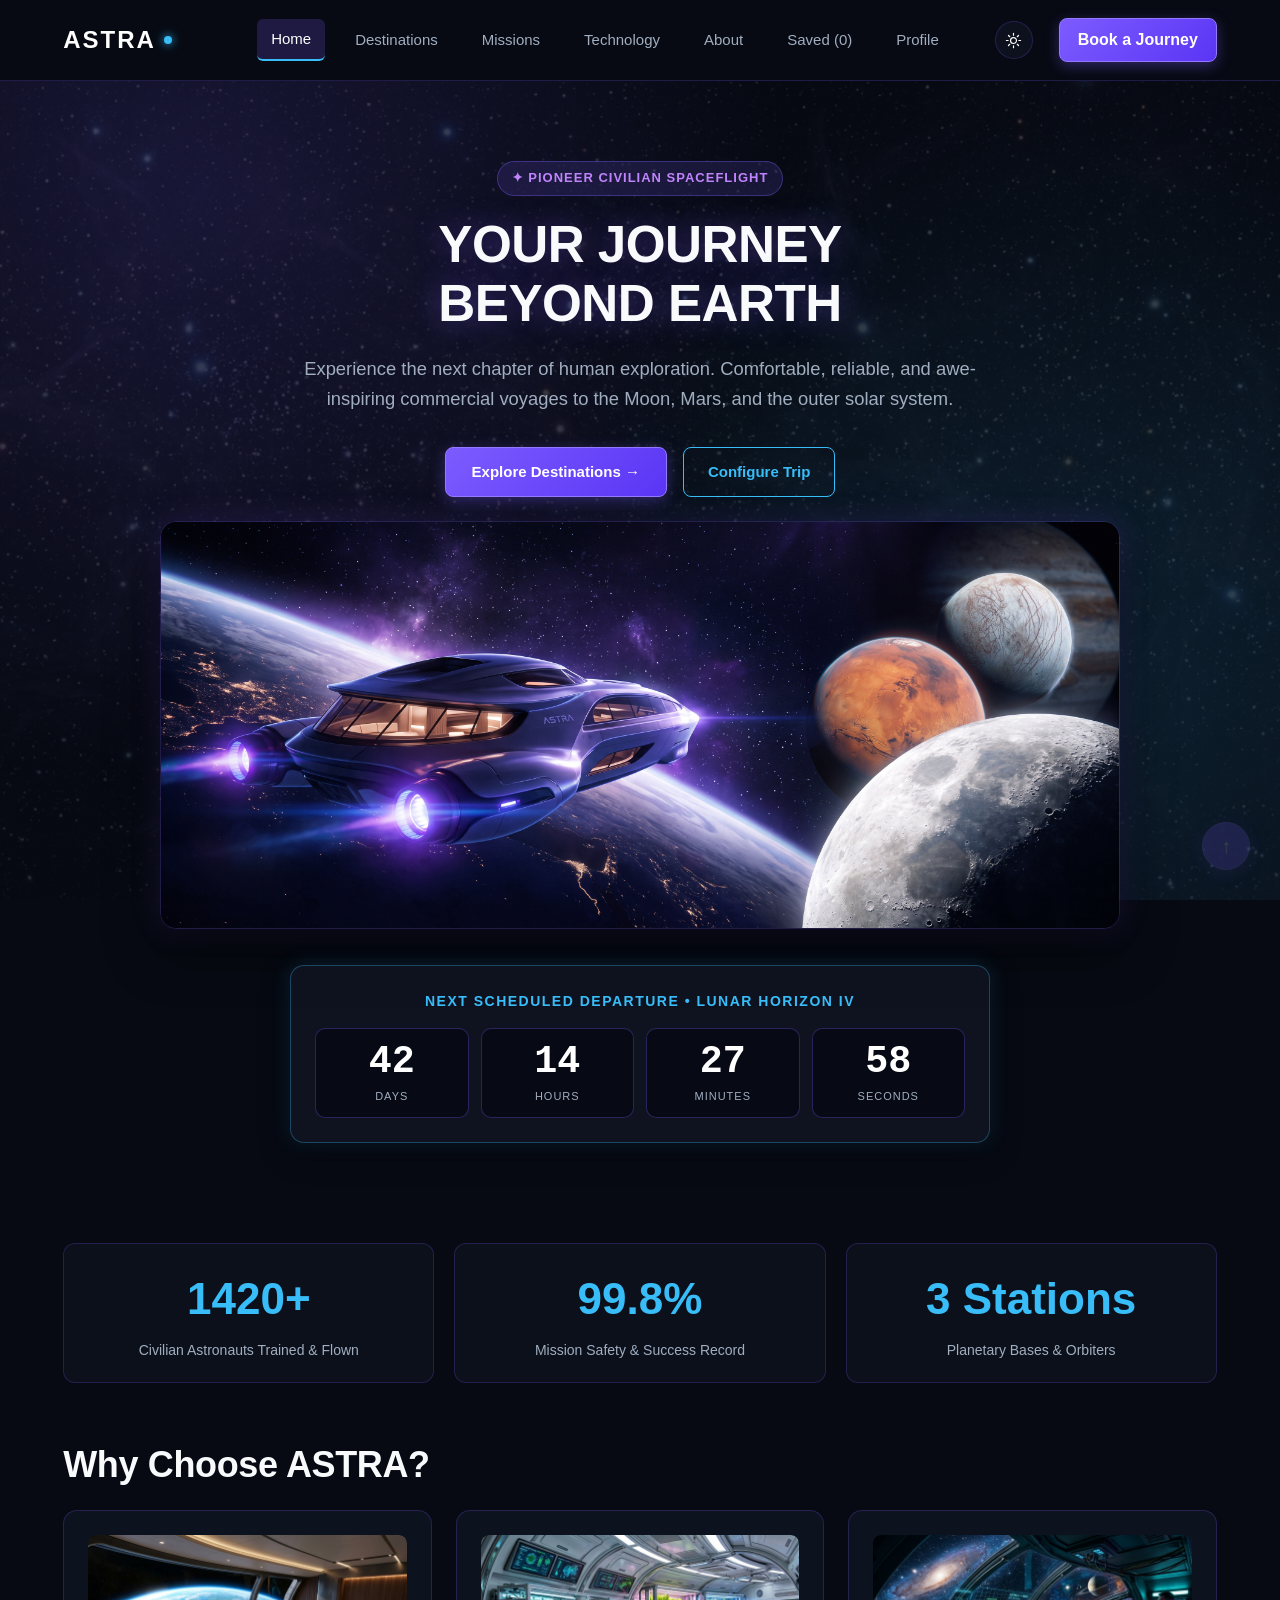
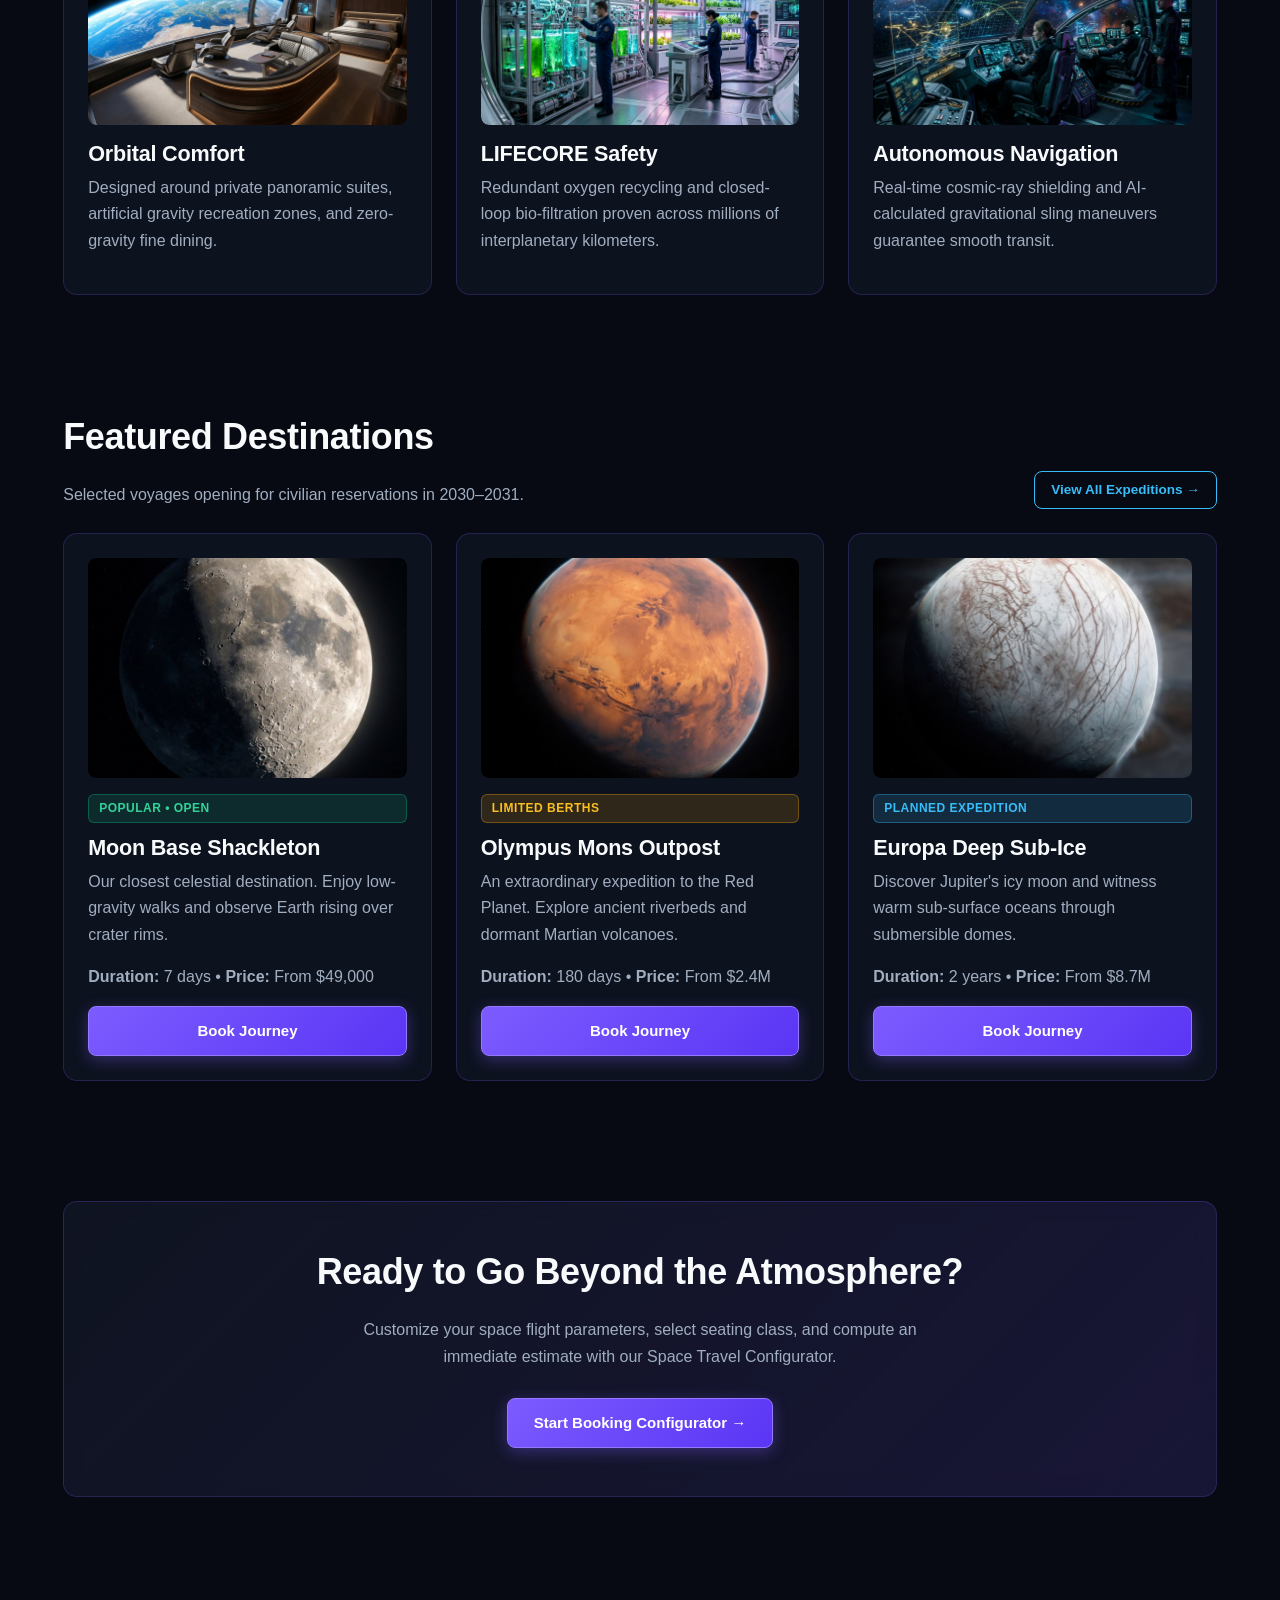
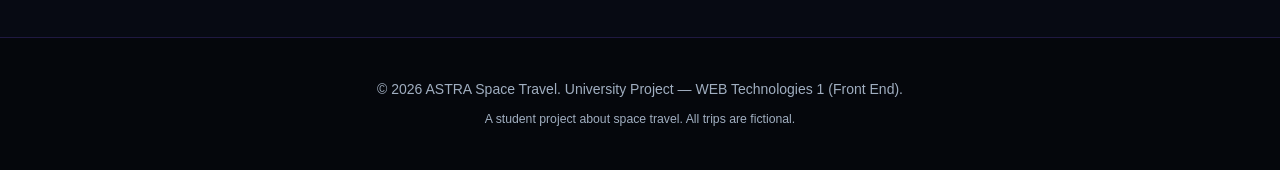
==== commit 8496fd18: "Add saved tours and quiz persistence; fix auth, booking validation and accessibility Add wishlist co" ====
--- a/index.html
+++ b/index.html
@@ -1,256 +1,258 @@
-<!DOCTYPE html>
-<html lang="en">
-<head>
-    <meta charset="UTF-8">
-    <meta name="viewport" content="width=device-width, initial-scale=1.0">
-    <script>document.documentElement.dataset.theme = localStorage.getItem("astra-theme") === "light" ? "light" : "dark";</script>
-    <title>ASTRA - Space Travel Agency</title>
-    <link href="https://cdn.jsdelivr.net/npm/bootstrap@5.3.3/dist/css/bootstrap.min.css" rel="stylesheet">
-    <link rel="stylesheet" href="css/style.css">
-    <link rel="icon" type="image/jpeg" href="images/Logo.jpg">
-</head>
-<body>
-
-    <header class="astra-header">
-        <nav class="navbar navbar-expand-md astra-navbar" data-bs-theme="dark" aria-label="Main navigation">
-            <div class="container">
-                <a href="index.html" class="navbar-brand logo">
-                    ASTRA <span class="logo-dot"></span>
-                </a>
-
-                <button
-                    class="navbar-toggler"
-                    type="button"
-                    data-bs-toggle="collapse"
-                    data-bs-target="#mainMenu"
-                    aria-controls="mainMenu"
-                    aria-expanded="false"
-                    aria-label="Toggle navigation"
-                >
-                    <span class="navbar-toggler-icon"></span>
-                </button>
-
-                <div class="collapse navbar-collapse" id="mainMenu">
-                    <div class="navbar-nav ms-auto align-items-md-center">
-                        <a class="nav-link active" href="index.html" aria-current="page">Home</a>
-                        <a class="nav-link" href="destinations.html">Destinations</a>
-                        <a class="nav-link" href="missions.html">Missions</a>
-                        <a class="nav-link" href="technology.html">Technology</a>
-                        <a class="nav-link" href="about.html">About</a>
-                        <a class="nav-link" href="profile.html" id="navProfileLink">Profile</a>
-                        <div id="navAuthSlot" class="d-flex align-items-center"></div>
-                        <button type="button" class="theme-toggle" id="themeToggle" aria-pressed="false" aria-label="Switch to light theme" title="Switch to light theme">
-                            <img class="theme-icon theme-icon-sun" src="images/theme-sun.svg" alt="">
-                            <img class="theme-icon theme-icon-moon" src="images/theme-moon.svg" alt="">
-                        </button>
-                        <a href="booking.html" class="nav-cta-btn">Book a Journey</a>
-                    </div>
-                </div>
-            </div>
-        </nav>
-    </header>
-
-    <main>
-
-        <section class="astra-hero">
-            <div class="container">
-                <span class="hero-badge">✦ Pioneer Civilian Spaceflight</span>
-                <h1>
-                    YOUR JOURNEY
-                    <br>
-                    BEYOND EARTH
-                </h1>
-                <p>
-                    Experience the next chapter of human exploration.
-                    Comfortable, reliable, and awe-inspiring commercial voyages to the Moon, Mars, and the outer solar system.
-                </p>
-
-                <div class="d-flex justify-content-center gap-3 mb-4">
-                    <a href="destinations.html" class="astra-btn">
-                        Explore Destinations →
-                    </a>
-                    <a href="booking.html" class="astra-btn-outline">
-                        Configure Trip
-                    </a>
-                </div>
-
-                <img
-                    src="images/hero.jpg"
-                    class="hero-image"
-                    alt="ASTRA deep-space exploration vessel orbiting above a vibrant celestial body"
-                >
-
-                <div class="countdown-widget" aria-label="Next Mission Launch Timer">
-                    <div class="countdown-title">Next Scheduled Departure &bull; Lunar Horizon IV</div>
-                    <div class="countdown-grid">
-                        <div class="countdown-box">
-                            <span id="countdownDays" class="countdown-number">42</span>
-                            <span class="countdown-label">Days</span>
-                        </div>
-                        <div class="countdown-box">
-                            <span id="countdownHours" class="countdown-number">14</span>
-                            <span class="countdown-label">Hours</span>
-                        </div>
-                        <div class="countdown-box">
-                            <span id="countdownMins" class="countdown-number">28</span>
-                            <span class="countdown-label">Minutes</span>
-                        </div>
-                        <div class="countdown-box">
-                            <span id="countdownSecs" class="countdown-number">55</span>
-                            <span class="countdown-label">Seconds</span>
-                        </div>
-                    </div>
-                </div>
-            </div>
-        </section>
-
-        <section class="container">
-            <div class="stats-grid">
-                <div class="stat-item">
-                    <span class="stat-number" data-target="1420" data-suffix="+">1420+</span>
-                    <p class="stat-text">Civilian Astronauts Trained &amp; Flown</p>
-                </div>
-                <div class="stat-item">
-                    <span class="stat-number" data-target="99.8" data-suffix="%">99.8%</span>
-                    <p class="stat-text">Mission Safety &amp; Success Record</p>
-                </div>
-                <div class="stat-item">
-                    <span class="stat-number" data-target="3" data-suffix=" Stations">3 Stations</span>
-                    <p class="stat-text">Planetary Bases &amp; Orbiters</p>
-                </div>
-            </div>
-        </section>
-
-        <section class="astra-section">
-            <div class="container">
-                <h2>Why Choose ASTRA?</h2>
-                <div class="grid grid-3">
-                    <article class="astra-card">
-                        <div class="card-img-wrapper">
-                            <img src="images/why-comfort.jpg" alt="Luxury orbital cabin interior" style="height: 190px; object-fit: cover;">
-                        </div>
-                        <h3>Orbital Comfort</h3>
-                        <p>
-                            Designed around private panoramic suites, artificial gravity recreation zones, and zero-gravity fine dining.
-                        </p>
-                    </article>
-
-                    <article class="astra-card">
-                        <div class="card-img-wrapper">
-                            <img src="images/why-safety.jpg" alt="LIFECORE bioregenerative life support lab" style="height: 190px; object-fit: cover;">
-                        </div>
-                        <h3>LIFECORE Safety</h3>
-                        <p>
-                            Redundant oxygen recycling and closed-loop bio-filtration proven across millions of interplanetary kilometers.
-                        </p>
-                    </article>
-
-                    <article class="astra-card">
-                        <div class="card-img-wrapper">
-                            <img src="images/why-navigation.jpg" alt="NAVIGATE-AI holographic flight bridge" style="height: 190px; object-fit: cover;">
-                        </div>
-                        <h3>Autonomous Navigation</h3>
-                        <p>
-                            Real-time cosmic-ray shielding and AI-calculated gravitational sling maneuvers guarantee smooth transit.
-                        </p>
-                    </article>
-                </div>
-            </div>
-        </section>
-
-        <section class="astra-section">
-            <div class="container">
-                <div class="d-flex justify-content-between align-items-end mb-4 flex-wrap gap-2">
-                    <div>
-                        <h2>Featured Destinations</h2>
-                        <p class="mb-0">Selected voyages opening for civilian reservations in 2030–2031.</p>
-                    </div>
-                    <a href="destinations.html" class="astra-btn-outline astra-btn-sm">
-                        View All Expeditions →
-                    </a>
-                </div>
-
-                <div class="row g-4">
-                    <div class="col-12 col-md-4">
-                        <article class="astra-card h-100 d-flex flex-column">
-                            <div class="card-img-wrapper">
-                                <img src="images/Moon.jpg" class="img-fluid" alt="The Moon with cratered surface" style="height: 220px;">
-                            </div>
-                            <span class="status-badge open">Popular &bull; Open</span>
-                            <h3>Moon Base Shackleton</h3>
-                            <p class="flex-grow-1">
-                                Our closest celestial destination. Enjoy low-gravity walks and observe Earth rising over crater rims.
-                            </p>
-                            <p class="mb-3">
-                                <strong>Duration:</strong> 7 days &bull; <strong>Price:</strong> From $49,000
-                            </p>
-                            <a href="booking.html" class="astra-btn w-100">Book Journey</a>
-                        </article>
-                    </div>
-
-                    <div class="col-12 col-md-4">
-                        <article class="astra-card h-100 d-flex flex-column">
-                            <div class="card-img-wrapper">
-                                <img src="images/Mars.jpg" class="img-fluid" alt="Red planet Mars showing Olympus Mons" style="height: 220px;">
-                            </div>
-                            <span class="status-badge limited">Limited Berths</span>
-                            <h3>Olympus Mons Outpost</h3>
-                            <p class="flex-grow-1">
-                                An extraordinary expedition to the Red Planet. Explore ancient riverbeds and dormant Martian volcanoes.
-                            </p>
-                            <p class="mb-3">
-                                <strong>Duration:</strong> 180 days &bull; <strong>Price:</strong> From $2.4M
-                            </p>
-                            <a href="booking.html" class="astra-btn w-100">Book Journey</a>
-                        </article>
-                    </div>
-
-                    <div class="col-12 col-md-4">
-                        <article class="astra-card h-100 d-flex flex-column">
-                            <div class="card-img-wrapper">
-                                <img src="images/Europa.jpg" class="img-fluid" alt="Icy surface of Jupiter's moon Europa" style="height: 220px;">
-                            </div>
-                            <span class="status-badge planned">Planned Expedition</span>
-                            <h3>Europa Deep Sub-Ice</h3>
-                            <p class="flex-grow-1">
-                                Discover Jupiter's icy moon and witness warm sub-surface oceans through submersible domes.
-                            </p>
-                            <p class="mb-3">
-                                <strong>Duration:</strong> 2 years &bull; <strong>Price:</strong> From $8.7M
-                            </p>
-                            <a href="booking.html" class="astra-btn w-100">Book Journey</a>
-                        </article>
-                    </div>
-                </div>
-            </div>
-        </section>
-
-        <section class="astra-section text-center">
-            <div class="container">
-                <div class="astra-card p-5" style="background: linear-gradient(135deg, rgba(16,21,34,0.95) 0%, rgba(124,92,255,0.15) 100%);">
-                    <h2>Ready to Go Beyond the Atmosphere?</h2>
-                    <p style="max-width: 600px; margin: 0 auto 28px;">
-                        Customize your space flight parameters, select seating class, and compute an immediate estimate with our Space Travel Configurator.
-                    </p>
-                    <a href="booking.html" class="astra-btn">
-                        Start Booking Configurator →
-                    </a>
-                </div>
-            </div>
-        </section>
-
-    </main>
-
-    <footer class="astra-footer">
-        <div class="container">
-            <p class="mb-2">© 2026 ASTRA Space Travel. University Project — WEB Technologies 1 (Front End).</p>
-            <p class="small text-secondary mb-0">Built with HTML5, CSS3, Bootstrap 5.3 and jQuery 3.7.1. All missions and spacecraft concepts are fictional.</p>
-        </div>
-    </footer>
-
-    <script src="https://code.jquery.com/jquery-3.7.1.min.js"></script>
-    <script src="https://cdn.jsdelivr.net/npm/bootstrap@5.3.3/dist/js/bootstrap.bundle.min.js"></script>
-    <script src="js/main.js"></script>
-    <script src="js/auth.js"></script>
-</body>
-</html>
+<!DOCTYPE html>
+<html lang="en">
+<head>
+    <meta charset="UTF-8">
+    <meta name="viewport" content="width=device-width, initial-scale=1.0">
+    <script>document.documentElement.dataset.theme = localStorage.getItem("astra-theme") === "light" ? "light" : "dark";</script>
+    <title>ASTRA - Space Travel Agency</title>
+    <link href="https://cdn.jsdelivr.net/npm/bootstrap@5.3.3/dist/css/bootstrap.min.css" rel="stylesheet">
+    <link rel="stylesheet" href="css/style.css">
+    <link rel="icon" type="image/jpeg" href="images/Logo.jpg">
+</head>
+<body>
+
+    <header class="astra-header">
+        <nav class="navbar navbar-expand-xl astra-navbar" data-bs-theme="dark" aria-label="Main navigation">
+            <div class="container">
+                <a href="index.html" class="navbar-brand logo">
+                    ASTRA <span class="logo-dot"></span>
+                </a>
+
+                <button
+                    class="navbar-toggler"
+                    type="button"
+                    data-bs-toggle="collapse"
+                    data-bs-target="#mainMenu"
+                    aria-controls="mainMenu"
+                    aria-expanded="false"
+                    aria-label="Toggle navigation"
+                >
+                    <span class="navbar-toggler-icon"></span>
+                </button>
+
+                <div class="collapse navbar-collapse" id="mainMenu">
+                    <div class="navbar-nav ms-auto align-items-xl-center">
+                        <a class="nav-link active" href="index.html" aria-current="page">Home</a>
+                        <a class="nav-link" href="destinations.html">Destinations</a>
+                        <a class="nav-link" href="missions.html">Missions</a>
+                        <a class="nav-link" href="technology.html">Technology</a>
+                        <a class="nav-link" href="about.html">About</a>
+                        <a class="nav-link" href="profile.html" id="navProfileLink">Profile</a>
+                        <div id="navAuthSlot" class="d-flex align-items-center"></div>
+                        <button type="button" class="theme-toggle" id="themeToggle" aria-pressed="false" aria-label="Switch to light theme" title="Switch to light theme">
+                            <img class="theme-icon theme-icon-sun" src="images/theme-sun.svg" alt="">
+                            <img class="theme-icon theme-icon-moon" src="images/theme-moon.svg" alt="">
+                        </button>
+                        <a href="booking.html" class="nav-cta-btn">Book a Journey</a>
+                    </div>
+                </div>
+            </div>
+        </nav>
+    </header>
+
+    <main>
+
+        <section class="astra-hero">
+            <div class="container">
+                <span class="hero-badge">✦ Pioneer Civilian Spaceflight</span>
+                <h1>
+                    YOUR JOURNEY
+                    <br>
+                    BEYOND EARTH
+                </h1>
+                <p>
+                    Experience the next chapter of human exploration.
+                    Comfortable, reliable, and awe-inspiring commercial voyages to the Moon, Mars, and the outer solar system.
+                </p>
+
+                <div class="d-flex justify-content-center gap-3 mb-4">
+                    <a href="destinations.html" class="astra-btn">
+                        Explore Destinations →
+                    </a>
+                    <a href="booking.html" class="astra-btn-outline">
+                        Configure Trip
+                    </a>
+                </div>
+
+                <img
+                    src="images/hero.jpg"
+                    class="hero-image"
+                    alt="ASTRA deep-space exploration vessel orbiting above a vibrant celestial body"
+                >
+
+                <div class="countdown-widget" role="timer" aria-label="Next Mission Launch Timer">
+                    <div class="countdown-title">Next Scheduled Departure &bull; Lunar Horizon IV</div>
+                    <div class="countdown-grid">
+                        <div class="countdown-box">
+                            <span id="countdownDays" class="countdown-number">42</span>
+                            <span class="countdown-label">Days</span>
+                        </div>
+                        <div class="countdown-box">
+                            <span id="countdownHours" class="countdown-number">14</span>
+                            <span class="countdown-label">Hours</span>
+                        </div>
+                        <div class="countdown-box">
+                            <span id="countdownMins" class="countdown-number">28</span>
+                            <span class="countdown-label">Minutes</span>
+                        </div>
+                        <div class="countdown-box">
+                            <span id="countdownSecs" class="countdown-number">55</span>
+                            <span class="countdown-label">Seconds</span>
+                        </div>
+                    </div>
+                </div>
+            </div>
+        </section>
+
+        <section class="container" aria-labelledby="statsHeading">
+            <h2 id="statsHeading" class="visually-hidden">ASTRA in numbers</h2>
+            <div class="stats-grid">
+                <div class="stat-item">
+                    <span class="stat-number" data-target="1420" data-suffix="+">1420+</span>
+                    <p class="stat-text">Civilian Astronauts Trained &amp; Flown</p>
+                </div>
+                <div class="stat-item">
+                    <span class="stat-number" data-target="99.8" data-suffix="%">99.8%</span>
+                    <p class="stat-text">Mission Safety &amp; Success Record</p>
+                </div>
+                <div class="stat-item">
+                    <span class="stat-number" data-target="3" data-suffix=" Stations">3 Stations</span>
+                    <p class="stat-text">Planetary Bases &amp; Orbiters</p>
+                </div>
+            </div>
+        </section>
+
+        <section class="astra-section">
+            <div class="container">
+                <h2>Why Choose ASTRA?</h2>
+                <div class="grid grid-3">
+                    <article class="astra-card">
+                        <div class="card-img-wrapper">
+                            <img src="images/why-comfort.jpg" alt="Luxury orbital cabin interior" style="height: 190px; object-fit: cover;">
+                        </div>
+                        <h3>Orbital Comfort</h3>
+                        <p>
+                            Designed around private panoramic suites, artificial gravity recreation zones, and zero-gravity fine dining.
+                        </p>
+                    </article>
+
+                    <article class="astra-card">
+                        <div class="card-img-wrapper">
+                            <img src="images/why-safety.jpg" alt="LIFECORE bioregenerative life support lab" style="height: 190px; object-fit: cover;">
+                        </div>
+                        <h3>LIFECORE Safety</h3>
+                        <p>
+                            Redundant oxygen recycling and closed-loop bio-filtration proven across millions of interplanetary kilometers.
+                        </p>
+                    </article>
+
+                    <article class="astra-card">
+                        <div class="card-img-wrapper">
+                            <img src="images/why-navigation.jpg" alt="NAVIGATE-AI holographic flight bridge" style="height: 190px; object-fit: cover;">
+                        </div>
+                        <h3>Autonomous Navigation</h3>
+                        <p>
+                            Real-time cosmic-ray shielding and AI-calculated gravitational sling maneuvers guarantee smooth transit.
+                        </p>
+                    </article>
+                </div>
+            </div>
+        </section>
+
+        <section class="astra-section">
+            <div class="container">
+                <div class="d-flex justify-content-between align-items-end mb-4 flex-wrap gap-2">
+                    <div>
+                        <h2>Featured Destinations</h2>
+                        <p class="mb-0">Selected voyages opening for civilian reservations in 2030–2031.</p>
+                    </div>
+                    <a href="destinations.html" class="astra-btn-outline astra-btn-sm">
+                        View All Expeditions →
+                    </a>
+                </div>
+
+                <div class="row g-4">
+                    <div class="col-12 col-md-4">
+                        <article class="astra-card h-100 d-flex flex-column">
+                            <div class="card-img-wrapper">
+                                <img src="images/Moon.jpg" class="img-fluid" alt="The Moon with cratered surface" style="height: 220px;">
+                            </div>
+                            <span class="status-badge open">Popular &bull; Open</span>
+                            <h3>Moon Base Shackleton</h3>
+                            <p class="flex-grow-1">
+                                Our closest celestial destination. Enjoy low-gravity walks and observe Earth rising over crater rims.
+                            </p>
+                            <p class="mb-3">
+                                <strong>Duration:</strong> 7 days &bull; <strong>Price:</strong> From $49,000
+                            </p>
+                            <a href="booking.html?dest=moon" class="astra-btn w-100">Book Journey</a>
+                        </article>
+                    </div>
+
+                    <div class="col-12 col-md-4">
+                        <article class="astra-card h-100 d-flex flex-column">
+                            <div class="card-img-wrapper">
+                                <img src="images/Mars.jpg" class="img-fluid" alt="Red planet Mars showing Olympus Mons" style="height: 220px;">
+                            </div>
+                            <span class="status-badge limited">Limited Berths</span>
+                            <h3>Olympus Mons Outpost</h3>
+                            <p class="flex-grow-1">
+                                An extraordinary expedition to the Red Planet. Explore ancient riverbeds and dormant Martian volcanoes.
+                            </p>
+                            <p class="mb-3">
+                                <strong>Duration:</strong> 180 days &bull; <strong>Price:</strong> From $2.4M
+                            </p>
+                            <a href="booking.html?dest=mars" class="astra-btn w-100">Book Journey</a>
+                        </article>
+                    </div>
+
+                    <div class="col-12 col-md-4">
+                        <article class="astra-card h-100 d-flex flex-column">
+                            <div class="card-img-wrapper">
+                                <img src="images/Europa.jpg" class="img-fluid" alt="Icy surface of Jupiter's moon Europa" style="height: 220px;">
+                            </div>
+                            <span class="status-badge planned">Planned Expedition</span>
+                            <h3>Europa Deep Sub-Ice</h3>
+                            <p class="flex-grow-1">
+                                Discover Jupiter's icy moon and witness warm sub-surface oceans through submersible domes.
+                            </p>
+                            <p class="mb-3">
+                                <strong>Duration:</strong> 2 years &bull; <strong>Price:</strong> From $8.7M
+                            </p>
+                            <a href="booking.html?dest=europa" class="astra-btn w-100">Book Journey</a>
+                        </article>
+                    </div>
+                </div>
+            </div>
+        </section>
+
+        <section class="astra-section text-center">
+            <div class="container">
+                <div class="astra-card p-5" style="background: linear-gradient(135deg, rgba(16,21,34,0.95) 0%, rgba(124,92,255,0.15) 100%);">
+                    <h2>Ready to Go Beyond the Atmosphere?</h2>
+                    <p style="max-width: 600px; margin: 0 auto 28px;">
+                        Customize your space flight parameters, select seating class, and compute an immediate estimate with our Space Travel Configurator.
+                    </p>
+                    <a href="booking.html" class="astra-btn">
+                        Start Booking Configurator →
+                    </a>
+                </div>
+            </div>
+        </section>
+
+    </main>
+
+    <footer class="astra-footer">
+        <div class="container">
+            <p class="mb-2">© 2026 ASTRA Space Travel. University Project — WEB Technologies 1 (Front End).</p>
+            <p class="small text-secondary mb-0">A student project about space travel. All trips are fictional.</p>
+        </div>
+    </footer>
+
+    <script src="https://code.jquery.com/jquery-3.7.1.min.js"></script>
+    <script src="https://cdn.jsdelivr.net/npm/bootstrap@5.3.3/dist/js/bootstrap.bundle.min.js"></script>
+    <script src="js/favorites.js"></script>
+    <script src="js/main.js"></script>
+    <script src="js/auth.js"></script>
+</body>
+</html>
--- a/css/style.css
+++ b/css/style.css
@@ -1,1769 +1,1776 @@
-
-
-:root {
-    --bg-deep-space: #070a13;
-    --bg-card: rgba(15, 21, 35, 0.82);
-    --bg-card-hover: rgba(22, 31, 52, 0.95);
-    --bg-surface: #0e1424;
-    --accent-purple: #7c5cff;
-    --accent-purple-hover: #6540f8;
-    --accent-cyan: #38bdf8;
-    --accent-cyan-hover: #0ea5e9;
-    --accent-glow: rgba(124, 92, 255, 0.35);
-    --accent-cyan-glow: rgba(56, 189, 248, 0.35);
-    --border-color: rgba(124, 92, 255, 0.22);
-    --border-card-hover: rgba(56, 189, 248, 0.5);
-    --text-primary: #f8fafc;
-    --text-secondary: #a0aec0;
-    --text-muted: #64748b;
-    --success-color: #10b981;
-    --warning-color: #f59e0b;
-    --danger-color: #f43f5e;
-}
-
-
-* {
-    box-sizing: border-box;
-}
-
-html {
-    scroll-behavior: smooth;
-}
-
-body {
-    margin: 0;
-    background-color: var(--bg-deep-space);
-    background-image: 
-        radial-gradient(circle at 15% 20%, rgba(124, 92, 255, 0.15) 0%, transparent 45%),
-        radial-gradient(circle at 85% 75%, rgba(56, 189, 248, 0.12) 0%, transparent 45%),
-        linear-gradient(rgba(7, 10, 19, 0.80), rgba(7, 10, 19, 0.86)),
-        url("../images/stars-bg.jpg");
-    background-repeat: repeat;
-    background-size: cover;
-    background-attachment: fixed;
-    background-position: center;
-    color: var(--text-primary);
-    font-family: -apple-system, BlinkMacSystemFont, "Segoe UI", Roboto, "Helvetica Neue", Arial, sans-serif;
-    font-size: 16px;
-    line-height: 1.6;
-    min-height: 100vh;
-}
-
-a {
-    color: var(--accent-cyan);
-    text-decoration: none;
-    transition: color 0.2s ease, text-shadow 0.2s ease;
-}
-
-a:hover {
-    color: #7dd3fc;
-    text-shadow: 0 0 8px rgba(56, 189, 248, 0.4);
-}
-
-p {
-    color: var(--text-secondary);
-    line-height: 1.65;
-}
-
-h1, h2, h3, h4, h5, h6 {
-    color: var(--text-primary);
-    font-weight: 700;
-    letter-spacing: -0.01em;
-}
-
-h1 {
-    font-size: clamp(2rem, 4vw, 3.25rem);
-    line-height: 1.15;
-}
-
-h2 {
-    font-size: clamp(1.5rem, 3vw, 2.25rem);
-    margin-bottom: 24px;
-}
-
-h3 {
-    font-size: 1.35rem;
-}
-
-
-a:focus-visible,
-button:focus-visible,
-input:focus-visible,
-select:focus-visible,
-textarea:focus-visible,
-.btn:focus-visible,
-.form-control:focus-visible,
-.form-select:focus-visible {
-    outline: 2px solid var(--accent-cyan) !important;
-    outline-offset: 3px !important;
-    box-shadow: 0 0 12px rgba(56, 189, 248, 0.4) !important;
-}
-
-
-.container {
-    width: 92%;
-    max-width: 1240px;
-    margin: 0 auto;
-}
-
-
-.astra-header {
-    background: var(--bg-deep-space);
-    backdrop-filter: blur(14px);
-    -webkit-backdrop-filter: blur(14px);
-    border-bottom: 1px solid var(--border-color);
-    position: sticky;
-    top: 0;
-    z-index: 1000;
-    transition: all 0.3s ease;
-}
-
-.astra-navbar {
-    padding: 16px 0;
-}
-
-.astra-navbar .navbar-nav {
-    gap: 16px;
-}
-
-.navbar-brand.logo {
-    display: inline-flex;
-    align-items: center;
-    gap: 8px;
-    font-size: 24px;
-    font-weight: 800;
-    letter-spacing: 2px;
-    color: #ffffff !important;
-    text-transform: uppercase;
-}
-
-.logo-dot {
-    display: inline-block;
-    width: 8px;
-    height: 8px;
-    background-color: var(--accent-cyan);
-    border-radius: 50%;
-    box-shadow: 0 0 10px var(--accent-cyan);
-}
-
-
-.navbar-toggler {
-    border: 1.5px solid rgba(124, 92, 255, 0.45) !important;
-    background: rgba(16, 21, 34, 0.85) !important;
-    padding: 8px 12px;
-    border-radius: 8px;
-    transition: all 0.25s ease;
-}
-
-.navbar-toggler:hover {
-    background: rgba(124, 92, 255, 0.25) !important;
-    border-color: var(--accent-cyan) !important;
-}
-
-
-.navbar-toggler-icon {
-    background-image: url("data:image/svg+xml,%3csvg xmlns='http://www.w3.org/2000/svg' viewBox='0 0 30 30'%3e%3cpath stroke='%2338bdf8' stroke-linecap='round' stroke-miterlimit='10' stroke-width='2.2' d='M4 7h22M4 15h22M4 23h22'/%3e%3c/svg%3e") !important;
-    width: 1.4em;
-    height: 1.4em;
-}
-
-.navbar-nav .nav-link {
-    color: var(--text-secondary) !important;
-    font-weight: 500;
-    font-size: 15px;
-    padding: 8px 14px !important;
-    border-radius: 6px;
-    transition: all 0.2s ease;
-}
-
-.navbar-nav .nav-link:hover {
-    color: var(--accent-cyan) !important;
-    background: rgba(56, 189, 248, 0.08);
-}
-
-
-.navbar-nav .nav-link.active,
-.navbar-nav .nav-link[aria-current="page"] {
-    color: #ffffff !important;
-    background: rgba(124, 92, 255, 0.2);
-    border-bottom: 2px solid var(--accent-cyan);
-}
-
-
-.nav-cta-btn {
-    display: inline-block;
-    padding: 8px 18px !important;
-    background: linear-gradient(135deg, #7c5cff 0%, #5a35f5 100%) !important;
-    color: #ffffff !important;
-    border: 1px solid #9478ff !important;
-    border-radius: 8px;
-    font-weight: 600;
-    box-shadow: 0 4px 14px rgba(124, 92, 255, 0.35);
-    margin-left: 10px;
-    transition: all 0.25s ease !important;
-}
-
-.nav-cta-btn:hover {
-    background: linear-gradient(135deg, #8b6dff 0%, #6844ff 100%) !important;
-    transform: translateY(-2px);
-    box-shadow: 0 6px 20px rgba(124, 92, 255, 0.55);
-    color: #ffffff !important;
-}
-
-
-@media (max-width: 767.98px) {
-    .navbar-collapse {
-        background: #0f1524;
-        border: 1px solid rgba(124, 92, 255, 0.3);
-        border-radius: 12px;
-        padding: 16px;
-        margin-top: 14px;
-        box-shadow: 0 16px 36px rgba(0, 0, 0, 0.6);
-    }
-
-    .navbar-nav .nav-link {
-        padding: 10px 14px !important;
-        margin-bottom: 4px;
-    }
-
-    .navbar-nav .nav-link.active,
-    .navbar-nav .nav-link[aria-current="page"] {
-        border-bottom: none;
-        border-left: 3px solid var(--accent-cyan);
-    }
-
-    .nav-cta-btn {
-        margin-left: 0;
-        margin-top: 8px;
-        text-align: center;
-    }
-}
-
-
-.astra-btn,
-.btn-astra {
-    display: inline-flex;
-    align-items: center;
-    justify-content: center;
-    gap: 8px;
-    padding: 12px 26px;
-    background: linear-gradient(135deg, #7c5cff 0%, #5a35f5 100%);
-    color: #ffffff;
-    font-weight: 600;
-    font-size: 15px;
-    border: 1px solid #9478ff;
-    border-radius: 8px;
-    cursor: pointer;
-    box-shadow: 0 4px 15px rgba(124, 92, 255, 0.35);
-    transition: all 0.25s ease;
-    text-decoration: none;
-}
-
-.astra-btn:hover,
-.btn-astra:hover {
-    background: linear-gradient(135deg, #8b6dff 0%, #6844ff 100%);
-    transform: translateY(-2px);
-    box-shadow: 0 6px 22px rgba(124, 92, 255, 0.55);
-    color: #ffffff;
-}
-
-.astra-btn-outline {
-    display: inline-flex;
-    align-items: center;
-    justify-content: center;
-    padding: 11px 24px;
-    background: transparent;
-    color: var(--accent-cyan);
-    border: 1.5px solid var(--accent-cyan);
-    border-radius: 8px;
-    font-weight: 600;
-    font-size: 15px;
-    cursor: pointer;
-    transition: all 0.25s ease;
-    text-decoration: none;
-}
-
-.astra-btn-outline:hover {
-    background: rgba(56, 189, 248, 0.15);
-    color: #ffffff;
-    box-shadow: 0 0 15px rgba(56, 189, 248, 0.35);
-    transform: translateY(-2px);
-}
-
-.astra-btn-sm {
-    padding: 7px 16px;
-    font-size: 13.5px;
-}
-
-
-.astra-card {
-    background: var(--bg-card);
-    backdrop-filter: blur(12px);
-    -webkit-backdrop-filter: blur(12px);
-    border: 1px solid var(--border-color);
-    border-radius: 14px;
-    padding: 24px;
-    color: var(--text-primary);
-    transition: transform 0.25s ease, box-shadow 0.25s ease, border-color 0.25s ease;
-    position: relative;
-    overflow: hidden;
-}
-
-.astra-card:hover {
-    transform: translateY(-4px);
-    border-color: var(--border-card-hover);
-    box-shadow: 0 12px 30px rgba(56, 189, 248, 0.15), 0 0 16px rgba(124, 92, 255, 0.12);
-}
-
-.astra-card img {
-    border-radius: 8px;
-    width: 100%;
-    object-fit: cover;
-}
-
-.card-img-wrapper {
-    position: relative;
-    overflow: hidden;
-    border-radius: 8px;
-    margin-bottom: 16px;
-}
-
-.card-img-wrapper img {
-    transition: transform 0.4s ease;
-}
-
-.astra-card:hover .card-img-wrapper img {
-    transform: scale(1.04);
-}
-
-.grid {
-    display: grid;
-    gap: 24px;
-}
-
-.grid-3 {
-    grid-template-columns: repeat(3, 1fr);
-}
-
-.grid-2 {
-    grid-template-columns: repeat(2, 1fr);
-}
-
-@media (max-width: 991.98px) {
-    .grid-3 {
-        grid-template-columns: repeat(2, 1fr);
-    }
-}
-
-@media (max-width: 767.98px) {
-    .grid-3,
-    .grid-2 {
-        grid-template-columns: 1fr;
-    }
-}
-
-
-.astra-hero {
-    padding: 80px 0 60px;
-    text-align: center;
-    position: relative;
-}
-
-.astra-hero h1 {
-    margin-bottom: 20px;
-    text-shadow: 0 0 30px rgba(124, 92, 255, 0.4);
-}
-
-.astra-hero p {
-    max-width: 720px;
-    margin: 0 auto 32px auto;
-    font-size: 1.15rem;
-}
-
-.hero-image {
-    display: block;
-    width: 100%;
-    max-width: 960px;
-    max-height: 440px;
-    margin: 0 auto 36px;
-    object-fit: cover;
-    border-radius: 16px;
-    border: 1px solid var(--border-color);
-    box-shadow: 0 20px 50px rgba(0, 0, 0, 0.6), 0 0 30px rgba(124, 92, 255, 0.2);
-}
-
-.hero-badge {
-    display: inline-flex;
-    align-items: center;
-    gap: 6px;
-    padding: 6px 14px;
-    background: rgba(124, 92, 255, 0.15);
-    border: 1px solid rgba(124, 92, 255, 0.35);
-    border-radius: 20px;
-    font-size: 13px;
-    color: #c084fc;
-    font-weight: 600;
-    margin-bottom: 20px;
-    text-transform: uppercase;
-    letter-spacing: 1px;
-}
-
-
-.countdown-widget {
-    background: rgba(16, 21, 34, 0.9);
-    border: 1px solid rgba(56, 189, 248, 0.3);
-    border-radius: 14px;
-    padding: 24px;
-    max-width: 700px;
-    margin: 32px auto 0;
-    box-shadow: 0 10px 30px rgba(0, 0, 0, 0.4), 0 0 20px rgba(56, 189, 248, 0.15);
-}
-
-.countdown-title {
-    font-size: 14px;
-    color: var(--accent-cyan);
-    text-transform: uppercase;
-    letter-spacing: 1.5px;
-    font-weight: 700;
-    margin-bottom: 16px;
-}
-
-.countdown-grid {
-    display: grid;
-    grid-template-columns: repeat(4, 1fr);
-    gap: 12px;
-}
-
-.countdown-box {
-    background: rgba(7, 10, 19, 0.85);
-    border: 1px solid rgba(124, 92, 255, 0.3);
-    border-radius: 10px;
-    padding: 12px 6px;
-    text-align: center;
-}
-
-.countdown-number {
-    font-size: clamp(1.8rem, 3vw, 2.4rem);
-    font-weight: 800;
-    color: #ffffff;
-    font-family: "Courier New", Courier, monospace;
-    display: block;
-    line-height: 1.1;
-}
-
-.countdown-label {
-    font-size: 11px;
-    color: var(--text-secondary);
-    text-transform: uppercase;
-    letter-spacing: 1px;
-    margin-top: 4px;
-    display: block;
-}
-
-.stats-grid {
-    display: grid;
-    grid-template-columns: repeat(3, 1fr);
-    gap: 20px;
-    margin-top: 40px;
-}
-
-.stat-item {
-    text-align: center;
-    padding: 20px;
-    background: rgba(16, 21, 34, 0.6);
-    border: 1px solid var(--border-color);
-    border-radius: 12px;
-}
-
-.stat-number {
-    font-size: clamp(2rem, 3.5vw, 2.75rem);
-    font-weight: 800;
-    color: var(--accent-cyan);
-    display: block;
-    margin-bottom: 4px;
-}
-
-.stat-text {
-    font-size: 14px;
-    color: var(--text-secondary);
-    margin: 0;
-}
-
-
-.catalog-toolbar {
-    background: var(--bg-card);
-    border: 1px solid var(--border-color);
-    border-radius: 12px;
-    padding: 20px;
-    margin-bottom: 30px;
-}
-
-.filter-pills {
-    display: flex;
-    flex-wrap: wrap;
-    gap: 8px;
-}
-
-.filter-pill {
-    padding: 8px 16px;
-    background: rgba(7, 10, 19, 0.7);
-    border: 1px solid rgba(124, 92, 255, 0.3);
-    border-radius: 20px;
-    color: var(--text-secondary);
-    font-size: 14px;
-    font-weight: 500;
-    cursor: pointer;
-    transition: all 0.2s ease;
-}
-
-.filter-pill:hover {
-    color: #ffffff;
-    border-color: var(--accent-cyan);
-}
-
-.filter-pill.active {
-    background: var(--accent-purple);
-    color: #ffffff;
-    border-color: #9478ff;
-    box-shadow: 0 0 12px rgba(124, 92, 255, 0.4);
-}
-
-.catalog-stats {
-    display: flex;
-    justify-content: space-between;
-    align-items: center;
-    flex-wrap: wrap;
-    gap: 12px;
-    padding: 12px 16px;
-    background: rgba(7, 10, 19, 0.5);
-    border-radius: 8px;
-    font-size: 14px;
-    color: var(--text-secondary);
-    margin-top: 16px;
-}
-
-.stat-highlight {
-    color: var(--accent-cyan);
-    font-weight: 700;
-}
-
-.empty-state {
-    text-align: center;
-    padding: 50px 20px;
-    background: var(--bg-card);
-    border: 1px dashed var(--border-color);
-    border-radius: 12px;
-    grid-column: 1 / -1;
-}
-
-.empty-state-icon {
-    font-size: 48px;
-    margin-bottom: 12px;
-    display: block;
-}
-
-
-.status-badge {
-    display: inline-block;
-    padding: 4px 10px;
-    border-radius: 6px;
-    font-size: 12px;
-    font-weight: 600;
-    letter-spacing: 0.5px;
-    text-transform: uppercase;
-    margin-bottom: 12px;
-}
-
-.status-badge.open {
-    background: rgba(16, 185, 129, 0.15);
-    color: #34d399;
-    border: 1px solid rgba(16, 185, 129, 0.35);
-}
-
-.status-badge.limited {
-    background: rgba(245, 158, 11, 0.15);
-    color: #fbbf24;
-    border: 1px solid rgba(245, 158, 11, 0.35);
-}
-
-.status-badge.planned {
-    background: rgba(56, 189, 248, 0.15);
-    color: #38bdf8;
-    border: 1px solid rgba(56, 189, 248, 0.35);
-}
-
-.status-badge.exclusive {
-    background: rgba(124, 92, 255, 0.2);
-    color: #c084fc;
-    border: 1px solid rgba(124, 92, 255, 0.4);
-}
-
-
-.form-label {
-    color: #ffffff;
-    font-weight: 500;
-    font-size: 14px;
-    margin-bottom: 6px;
-}
-
-.form-control,
-.form-select {
-    background-color: #0c111e !important;
-    color: #ffffff !important;
-    border: 1.5px solid rgba(124, 92, 255, 0.35) !important;
-    border-radius: 8px;
-    padding: 10px 14px;
-    font-size: 15px;
-    transition: border-color 0.2s, box-shadow 0.2s;
-}
-
-.form-control:focus,
-.form-select:focus {
-    background-color: #0c111e !important;
-    color: #ffffff !important;
-    border-color: var(--accent-cyan) !important;
-    box-shadow: 0 0 0 3px rgba(56, 189, 248, 0.25) !important;
-}
-
-.form-control::placeholder {
-    color: #64748b;
-}
-
-
-.form-control.is-invalid,
-.form-select.is-invalid {
-    border-color: var(--danger-color) !important;
-    box-shadow: 0 0 0 2px rgba(244, 63, 94, 0.25) !important;
-}
-
-.invalid-feedback {
-    display: none;
-    color: #fb7185;
-    font-size: 13px;
-    font-weight: 500;
-    margin-top: 6px;
-}
-
-.form-control.is-invalid ~ .invalid-feedback,
-.form-select.is-invalid ~ .invalid-feedback {
-    display: block;
-}
-
-.form-control.is-valid,
-.form-select.is-valid {
-    border-color: var(--success-color) !important;
-}
-
-
-.form-check-input {
-    background-color: #0c111e;
-    border: 1.5px solid rgba(124, 92, 255, 0.4);
-}
-
-.form-check-input:checked {
-    background-color: var(--accent-purple);
-    border-color: var(--accent-purple);
-}
-
-.form-check-label {
-    color: var(--text-secondary);
-    font-size: 14px;
-}
-
-
-.booking-grid {
-    display: grid;
-    grid-template-columns: 1fr;
-    gap: 30px;
-    align-items: start;
-}
-
-@media (min-width: 992px) {
-    .booking-grid {
-        grid-template-columns: 1.4fr 1fr;
-    }
-}
-
-.summary-card {
-    position: sticky;
-    top: 90px;
-}
-
-.summary-list {
-    margin: 20px 0 0 0;
-}
-
-.summary-list > div {
-    display: flex;
-    justify-content: space-between;
-    padding: 10px 0;
-    border-bottom: 1px solid rgba(124, 92, 255, 0.15);
-    font-size: 14.5px;
-}
-
-.summary-list dt {
-    color: var(--text-secondary);
-    font-weight: 400;
-}
-
-.summary-list dd {
-    color: #ffffff;
-    font-weight: 600;
-    margin: 0;
-}
-
-.total-box {
-    background: linear-gradient(135deg, rgba(124, 92, 255, 0.25) 0%, rgba(56, 189, 248, 0.15) 100%);
-    border: 1px solid rgba(124, 92, 255, 0.4);
-    border-radius: 10px;
-    padding: 18px;
-    margin-top: 24px;
-    text-align: center;
-}
-
-.total-price {
-    font-size: 32px;
-    font-weight: 800;
-    color: #ffffff;
-    margin: 4px 0;
-    letter-spacing: -0.5px;
-}
-
-.booking-success-card {
-    background: rgba(16, 185, 129, 0.12);
-    border: 1.5px solid var(--success-color);
-    border-radius: 12px;
-    padding: 24px;
-    margin-bottom: 24px;
-    display: none;
-}
-
-.booking-success-title {
-    color: #34d399;
-    font-size: 18px;
-    font-weight: 700;
-    margin-bottom: 8px;
-}
-
-
-.faq-accordion {
-    margin-top: 24px;
-}
-
-.faq-item {
-    background: var(--bg-card);
-    border: 1px solid var(--border-color);
-    border-radius: 10px;
-    margin-bottom: 14px;
-    overflow: hidden;
-    transition: border-color 0.2s;
-}
-
-.faq-item:hover {
-    border-color: rgba(56, 189, 248, 0.4);
-}
-
-.faq-question {
-    display: flex;
-    justify-content: space-between;
-    align-items: center;
-    padding: 18px 22px;
-    cursor: pointer;
-    font-weight: 600;
-    font-size: 16px;
-    color: #ffffff;
-    user-select: none;
-}
-
-.faq-icon {
-    font-size: 20px;
-    color: var(--accent-cyan);
-    transition: transform 0.3s ease;
-}
-
-.faq-item.active .faq-icon {
-    transform: rotate(45deg);
-}
-
-.faq-answer {
-    display: none;
-    padding: 0 22px 18px;
-    color: var(--text-secondary);
-    border-top: 1px solid rgba(124, 92, 255, 0.1);
-}
-
-
-.tech-tabs {
-    display: flex;
-    flex-wrap: wrap;
-    gap: 10px;
-    margin-bottom: 28px;
-    justify-content: center;
-}
-
-.tech-tab-btn {
-    padding: 10px 22px;
-    background: rgba(15, 21, 35, 0.8);
-    border: 1px solid var(--border-color);
-    border-radius: 8px;
-    color: var(--text-secondary);
-    font-weight: 600;
-    cursor: pointer;
-    transition: all 0.2s ease;
-}
-
-.tech-tab-btn:hover {
-    border-color: var(--accent-cyan);
-    color: #ffffff;
-}
-
-.tech-tab-btn.active {
-    background: var(--accent-purple);
-    border-color: #9478ff;
-    color: #ffffff;
-    box-shadow: 0 0 15px rgba(124, 92, 255, 0.4);
-}
-
-.tech-detail-card {
-    display: none;
-}
-
-.tech-detail-card.active {
-    display: block;
-}
-
-
-.astra-modal-overlay {
-    display: none;
-    position: fixed;
-    top: 0;
-    left: 0;
-    width: 100%;
-    height: 100%;
-    background: rgba(5, 7, 13, 0.85);
-    backdrop-filter: blur(8px);
-    z-index: 2000;
-    align-items: center;
-    justify-content: center;
-    padding: 20px;
-}
-
-.astra-modal-box {
-    background: #0f1526;
-    border: 1px solid var(--accent-purple);
-    border-radius: 16px;
-    max-width: 650px;
-    width: 100%;
-    padding: 28px;
-    box-shadow: 0 20px 60px rgba(0, 0, 0, 0.8), 0 0 30px rgba(124, 92, 255, 0.25);
-    position: relative;
-}
-
-.modal-close-btn {
-    position: absolute;
-    top: 16px;
-    right: 18px;
-    background: transparent;
-    border: none;
-    color: var(--text-secondary);
-    font-size: 26px;
-    cursor: pointer;
-    line-height: 1;
-}
-
-.modal-close-btn:hover {
-    color: #ffffff;
-}
-
-
-.quiz-container {
-    background: var(--bg-card);
-    border: 1px solid var(--border-color);
-    border-radius: 14px;
-    padding: 30px;
-    max-width: 800px;
-    margin: 40px auto 0;
-}
-
-.quiz-step {
-    margin-bottom: 24px;
-    padding-bottom: 20px;
-    border-bottom: 1px solid rgba(124, 92, 255, 0.15);
-}
-
-.quiz-step-title {
-    font-size: 16px;
-    font-weight: 600;
-    color: #ffffff;
-    margin-bottom: 12px;
-}
-
-.quiz-options {
-    display: grid;
-    gap: 10px;
-}
-
-.quiz-option-label {
-    display: flex;
-    align-items: center;
-    gap: 10px;
-    padding: 12px 16px;
-    background: rgba(7, 10, 19, 0.6);
-    border: 1px solid rgba(124, 92, 255, 0.2);
-    border-radius: 8px;
-    cursor: pointer;
-    transition: all 0.2s ease;
-    color: var(--text-secondary);
-}
-
-.quiz-option-label:hover {
-    border-color: var(--accent-cyan);
-    color: #ffffff;
-}
-
-.quiz-option-label.selected {
-    background: rgba(124, 92, 255, 0.25);
-    border-color: var(--accent-cyan);
-    color: #ffffff;
-}
-
-.quiz-result-card {
-    display: none;
-    background: linear-gradient(135deg, rgba(124, 92, 255, 0.2) 0%, rgba(56, 189, 248, 0.15) 100%);
-    border: 1px solid rgba(56, 189, 248, 0.4);
-    border-radius: 12px;
-    padding: 24px;
-    text-align: center;
-    margin-top: 24px;
-}
-
-
-#backToTopBtn {
-    display: none;
-    position: fixed;
-    bottom: 30px;
-    right: 30px;
-    width: 48px;
-    height: 48px;
-    background: var(--accent-purple);
-    color: #ffffff;
-    border: 1px solid #9478ff;
-    border-radius: 50%;
-    cursor: pointer;
-    z-index: 999;
-    font-size: 20px;
-    box-shadow: 0 4px 18px rgba(124, 92, 255, 0.5);
-    transition: all 0.25s ease;
-}
-
-#backToTopBtn:hover {
-    background: var(--accent-purple-hover);
-    transform: translateY(-4px);
-    box-shadow: 0 8px 24px rgba(124, 92, 255, 0.7);
-}
-
-
-.astra-section {
-    padding: 60px 0;
-}
-
-.astra-footer {
-    padding: 40px 0;
-    text-align: center;
-    border-top: 1px solid var(--border-color);
-    background: #05070c;
-    color: var(--text-muted);
-    font-size: 14px;
-    margin-top: 80px;
-}
-
-.astra-footer a {
-    color: var(--text-secondary);
-}
-
-.astra-footer a:hover {
-    color: var(--accent-cyan);
-}
-
-
-@media (max-width: 575.98px) {
-    .astra-hero {
-        padding: 50px 0 40px;
-    }
-
-    .astra-section {
-        padding: 40px 0;
-    }
-
-    .countdown-grid {
-        grid-template-columns: repeat(2, 1fr);
-    }
-
-    .stats-grid {
-        grid-template-columns: 1fr;
-    }
-}
-
-
-.table-shell {
-    width: 100%;
-    overflow-x: auto;
-    border: 1px solid var(--border-color);
-    border-radius: 12px;
-    background: rgba(15, 21, 35, 0.85);
-}
-.mission-table {
-    width: 100%;
-    margin-bottom: 0;
-    --bs-table-bg: transparent !important;
-    --bs-table-color: #f8fafc !important;
-    --bs-table-striped-bg: rgba(124, 92, 255, 0.05) !important;
-    --bs-table-border-color: rgba(124, 92, 255, 0.2) !important;
-    color: #f8fafc !important;
-}
-.mission-table th, .mission-table td {
-    color: #f8fafc !important;
-    background-color: transparent !important;
-    padding: 14px 16px;
-}
-.mission-table thead th {
-    background-color: rgba(7, 10, 19, 0.8) !important;
-    color: #38bdf8 !important;
-    border-bottom: 2px solid rgba(124, 92, 255, 0.3) !important;
-}
-.radar-layout {
-    display: grid;
-    grid-template-columns: minmax(0, 1fr);
-    gap: 20px;
-}
-
-@media (min-width: 992px) {
-    .radar-layout {
-        grid-template-columns: minmax(0, 1fr) 360px;
-        align-items: start;
-    }
-}
-
-.radar-stage {
-    background:
-        radial-gradient(circle at 50% 50%, rgba(124, 92, 255, 0.10), transparent 62%),
-        var(--bg-card);
-    border: 1px solid var(--border-color);
-    border-radius: 18px;
-    padding: 14px;
-    backdrop-filter: blur(12px);
-    -webkit-backdrop-filter: blur(12px);
-}
-
-.radar-hud {
-    display: flex;
-    flex-wrap: wrap;
-    justify-content: space-between;
-    gap: 6px 16px;
-    margin-bottom: 8px;
-    font-size: 0.9rem;
-}
-
-.radar-date {
-    color: var(--accent-cyan);
-    font-weight: 700;
-    letter-spacing: 0.06em;
-    font-variant-numeric: tabular-nums;
-}
-
-.radar-next {
-    color: var(--text-secondary);
-}
-
-#radarCanvas {
-    display: block;
-    width: 100%;
-    max-width: 680px;
-    aspect-ratio: 1 / 1;
-    margin: 0 auto;
-    touch-action: manipulation;
-}
-
-.radar-controls {
-    display: flex;
-    flex-wrap: wrap;
-    align-items: center;
-    gap: 10px;
-    margin-top: 10px;
-}
-
-.radar-controls .filter-pills {
-    margin: 0;
-}
-
-.radar-slider-label {
-    display: block;
-    margin-top: 12px;
-    font-size: 0.8rem;
-    color: var(--text-secondary);
-}
-
-.radar-slider {
-    width: 100%;
-    accent-color: var(--accent-purple);
-    cursor: pointer;
-}
-
-.radar-chip-group {
-    display: flex;
-    flex-wrap: wrap;
-    gap: 6px;
-    margin-top: 10px;
-}
-
-.radar-chip {
-    padding: 4px 12px;
-    font-size: 0.8rem;
-}
-
-.radar-note {
-    margin: 12px 0 0;
-    font-size: 0.75rem;
-    color: var(--text-muted);
-}
-
-.radar-panel {
-    min-height: 280px;
-}
-
-.radar-title {
-    margin: 10px 0 6px;
-    font-size: 1.3rem;
-}
-
-.radar-text {
-    color: var(--text-secondary);
-    font-size: 0.92rem;
-}
-
-.radar-label {
-    margin: 14px 0 6px;
-    font-size: 0.78rem;
-    text-transform: uppercase;
-    letter-spacing: 0.08em;
-    color: var(--text-muted);
-}
-
-.radar-mini-list {
-    display: flex;
-    flex-wrap: wrap;
-    gap: 6px;
-}
-
-.radar-empty {
-    margin: 12px 0 0;
-    font-size: 0.85rem;
-    color: var(--text-muted);
-}
-
-.radar-phase {
-    margin: 0 0 8px;
-    color: var(--accent-cyan);
-    font-weight: 600;
-}
-
-.radar-progress {
-    height: 8px;
-    border-radius: 999px;
-    background: rgba(148, 163, 184, 0.2);
-    overflow: hidden;
-    margin-bottom: 14px;
-}
-
-.radar-progress > span {
-    display: block;
-    height: 100%;
-    width: 0;
-    background: linear-gradient(90deg, var(--accent-purple), var(--accent-cyan));
-    border-radius: 999px;
-}
-
-.radar-stats {
-    display: grid;
-    grid-template-columns: 1fr 1fr;
-    gap: 10px 14px;
-    margin: 0 0 12px;
-}
-
-.radar-stats dt {
-    font-size: 0.72rem;
-    text-transform: uppercase;
-    letter-spacing: 0.06em;
-    color: var(--text-muted);
-    font-weight: 500;
-}
-
-.radar-stats dd {
-    margin: 2px 0 0;
-    font-size: 0.92rem;
-    font-weight: 600;
-    font-variant-numeric: tabular-nums;
-}
-
-@media (max-width: 575.98px) {
-    .radar-stats {
-        grid-template-columns: 1fr;
-    }
-}
-
-.radar-track {
-    margin-left: 8px;
-    font-size: 0.85rem;
-    white-space: nowrap;
-}
-
-.theme-toggle {
-    align-items: center;
-    background: rgba(15, 21, 35, 0.7);
-    border: 1px solid var(--border-color);
-    border-radius: 999px;
-    color: var(--accent-cyan);
-    cursor: pointer;
-    display: inline-flex;
-    height: 38px;
-    justify-content: center;
-    margin-left: 10px;
-    padding: 0;
-    transition: background 0.25s ease, border-color 0.25s ease, color 0.25s ease, transform 0.25s ease;
-    width: 38px;
-}
-
-.theme-toggle:hover {
-    background: rgba(56, 189, 248, 0.12);
-    border-color: var(--accent-cyan);
-    color: var(--accent-cyan);
-    transform: translateY(-1px);
-}
-
-.theme-icon {
-    display: block;
-    height: 19px;
-    width: 19px;
-}
-
-.theme-icon-moon {
-    display: none;
-}
-
-html[data-theme="dark"] .theme-icon-sun {
-    display: block;
-}
-
-html[data-theme="dark"] .theme-icon-moon {
-    display: none;
-}
-
-@media (max-width: 767.98px) {
-    .theme-toggle {
-        margin: 8px 0 0;
-    }
-}
-
-html[data-theme="light"] {
-    --bg-deep-space: #f3f7fc;
-    --bg-card: rgba(255, 255, 255, 0.94);
-    --bg-card-hover: #ffffff;
-    --bg-surface: #e8eef7;
-    --accent-purple: #6046c7;
-    --accent-purple-hover: #4f38ad;
-    --accent-cyan: #087ea4;
-    --accent-cyan-hover: #066783;
-    --accent-glow: rgba(96, 70, 199, 0.2);
-    --accent-cyan-glow: rgba(8, 126, 164, 0.2);
-    --border-color: rgba(70, 88, 125, 0.25);
-    --border-card-hover: rgba(8, 126, 164, 0.45);
-    --text-primary: #17233b;
-    --text-secondary: #52627a;
-    --text-muted: #6b7890;
-}
-
-html[data-theme="light"] body {
-    background-image:
-        radial-gradient(circle at 15% 20%, rgba(96, 70, 199, 0.1) 0%, transparent 45%),
-        radial-gradient(circle at 85% 75%, rgba(8, 126, 164, 0.08) 0%, transparent 45%),
-        linear-gradient(rgba(243, 247, 252, 0.94), rgba(243, 247, 252, 0.98));
-}
-
-html[data-theme="light"] .astra-header {
-    background: #ffffff;
-}
-
-html[data-theme="light"] .navbar-brand.logo,
-html[data-theme="light"] .navbar-nav .nav-link.active,
-html[data-theme="light"] .navbar-nav .nav-link[aria-current="page"] {
-    color: var(--text-primary) !important;
-}
-
-html[data-theme="light"] .navbar-toggler {
-    background: rgba(232, 238, 247, 0.9) !important;
-}
-
-html[data-theme="light"] .navbar-collapse {
-    background: #ffffff;
-}
-
-html[data-theme="light"] .theme-toggle {
-    background: rgba(232, 238, 247, 0.85);
-    color: var(--accent-purple);
-}
-
-html[data-theme="light"] .theme-icon-sun {
-    display: none;
-}
-
-html[data-theme="light"] .theme-icon-moon {
-    display: block;
-}
-
-html[data-theme="light"] .astra-card,
-html[data-theme="light"] .countdown-widget,
-html[data-theme="light"] .booking-form-card,
-html[data-theme="light"] .modal-content {
-    background: var(--bg-card);
-    color: var(--text-primary);
-}
-
-html[data-theme="light"] .astra-modal-box {
-    background: #ffffff;
-    color: var(--text-primary);
-}
-
-html[data-theme="light"] .modal-close-btn:hover {
-    color: var(--text-primary);
-}
-
-html[data-theme="light"] .hero-badge {
-    background: rgba(96, 70, 199, 0.1);
-    border-color: rgba(96, 70, 199, 0.3);
-    color: #6046c7 !important;
-}
-
-html[data-theme="light"] .text-white {
-    color: var(--text-primary) !important;
-}
-
-html[data-theme="light"] .text-secondary {
-    color: var(--text-secondary) !important;
-}
-
-html[data-theme="light"] .form-label {
-    color: var(--text-primary);
-}
-
-html[data-theme="light"] .form-control,
-html[data-theme="light"] .form-select {
-    background-color: #ffffff !important;
-    color: var(--text-primary) !important;
-    border-color: var(--border-color) !important;
-}
-
-html[data-theme="light"] .form-control:focus,
-html[data-theme="light"] .form-select:focus {
-    background-color: #ffffff !important;
-    color: var(--text-primary) !important;
-}
-
-html[data-theme="light"] .form-control::placeholder {
-    color: var(--text-muted);
-}
-
-html[data-theme="light"] .filter-pill:hover {
-    background: rgba(8, 126, 164, 0.1);
-    color: var(--accent-cyan);
-}
-
-html[data-theme="light"] .countdown-number {
-    color: var(--text-primary);
-}
-
-html[data-theme="light"] .countdown-box,
-html[data-theme="light"] .stat-item {
-    background: #ffffff;
-    border-color: var(--border-color);
-}
-
-html[data-theme="light"] .stat-text {
-    color: var(--text-secondary);
-}
-
-html[data-theme="light"] .filter-pill {
-    background: #ffffff;
-    border-color: var(--border-color);
-    color: var(--text-primary);
-}
-
-html[data-theme="light"] .filter-pill.active,
-html[data-theme="light"] .tech-tab-btn.active {
-    background: var(--accent-purple);
-    border-color: #6046c7;
-    color: #ffffff;
-}
-
-html[data-theme="light"] .catalog-stats {
-    background: #e8eef7;
-    border: 1px solid var(--border-color);
-    color: var(--text-primary);
-}
-
-html[data-theme="light"] .status-badge.open {
-    color: #08734f;
-}
-
-html[data-theme="light"] .status-badge.limited {
-    color: #9a5b00;
-}
-
-html[data-theme="light"] .status-badge.planned {
-    color: #066783;
-}
-
-html[data-theme="light"] .status-badge.exclusive {
-    color: #6046c7;
-}
-
-html[data-theme="light"] .tech-tab-btn {
-    background: #ffffff;
-    color: var(--text-primary);
-}
-
-html[data-theme="light"] .tech-tab-btn:hover {
-    color: var(--accent-cyan);
-}
-
-html[data-theme="light"] .quiz-step-title {
-    color: var(--text-primary);
-}
-
-html[data-theme="light"] .faq-question {
-    color: var(--text-primary);
-}
-
-html[data-theme="light"] .summary-list dd,
-html[data-theme="light"] .total-price {
-    color: var(--text-primary);
-}
-
-html[data-theme="light"] .quiz-option-label {
-    background: #ffffff;
-    color: var(--text-primary);
-}
-
-html[data-theme="light"] .quiz-option-label:hover {
-    color: var(--accent-cyan);
-}
-
-html[data-theme="light"] .quiz-option-label.selected {
-    background: rgba(96, 70, 199, 0.14);
-    color: #40309a;
-}
-
-html[data-theme="light"] .mission-table {
-    --bs-table-color: var(--text-primary) !important;
-    --bs-table-border-color: var(--border-color) !important;
-    color: var(--text-primary) !important;
-}
-
-html[data-theme="light"] .mission-table th,
-html[data-theme="light"] .mission-table td {
-    color: var(--text-primary) !important;
-}
-
-html[data-theme="light"] .mission-table thead th {
-    background-color: #e8eef7 !important;
-    color: #066783 !important;
-    border-bottom-color: var(--border-color) !important;
-}
-
-html[data-theme="light"] .table-shell {
-    background: #ffffff;
-}
-
-html[data-theme="light"] div[style*="background"] {
-    background: rgba(255, 255, 255, 0.76) !important;
-}
-
-html[data-theme="light"] div[style*="background"] .text-white,
-html[data-theme="light"] div[style*="background"] strong {
-    color: var(--text-primary) !important;
-}
-
-html[data-theme="light"] .radar-stage {
-    background:
-        radial-gradient(circle at 50% 50%, rgba(124, 92, 255, 0.1), transparent 62%),
-        rgba(15, 21, 35, 0.82);
-    border-color: rgba(124, 92, 255, 0.22);
-    color: #f8fafc;
-}
-
-html[data-theme="light"] .radar-panel {
-    background: var(--bg-card);
-    border-color: var(--border-color);
-    color: var(--text-primary);
-}
-
-html[data-theme="light"] .radar-stage .radar-next,
-html[data-theme="light"] .radar-stage .radar-slider-label,
-html[data-theme="light"] .radar-stage .radar-text,
-html[data-theme="light"] .radar-stage .radar-note {
-    color: #a0aec0;
-}
-
-html[data-theme="light"] .radar-stage .radar-title {
-    color: #f8fafc;
-}
-
-html[data-theme="light"] .radar-panel .radar-text,
-html[data-theme="light"] .radar-panel .radar-label,
-html[data-theme="light"] .radar-panel .radar-empty,
-html[data-theme="light"] .radar-panel .radar-stats dt {
-    color: var(--text-secondary);
-}
-
-html[data-theme="light"] .radar-panel .radar-title,
-html[data-theme="light"] .radar-panel .radar-stats dd {
-    color: var(--text-primary);
-}
-
-html[data-theme="light"] .radar-stage .astra-btn-outline,
-html[data-theme="light"] .radar-stage .radar-chip {
-    background: rgba(7, 10, 19, 0.7);
-    border-color: rgba(124, 92, 255, 0.3);
-    color: #a0aec0;
-}
-
-html[data-theme="light"] .radar-stage .astra-btn-outline:hover,
-html[data-theme="light"] .radar-stage .radar-chip:hover {
-    color: #ffffff;
-    border-color: #38bdf8;
-}
-
-html[data-theme="light"] .radar-stage .astra-btn-outline {
-    background: transparent;
-    border-color: #38bdf8;
-    color: #38bdf8;
-}
-
-html[data-theme="light"] .radar-date,
-html[data-theme="light"] .radar-phase {
-    color: #38bdf8;
-}
-
-html[data-theme="light"] .radar-slider {
-    accent-color: #7c5cff;
-}
-
-html[data-theme="light"] .radar-progress > span {
-    background: linear-gradient(90deg, #7c5cff, #38bdf8);
-}
-
-/* ============================================================
-   AUTH & PASSENGER PROFILE MODULE STYLES
-   ============================================================ */
-
-/* Navbar Auth Styles */
-.nav-logout-btn {
-    background: rgba(244, 63, 94, 0.12);
-    border: 1px solid rgba(244, 63, 94, 0.4);
-    color: #fca5a5;
-    padding: 6px 14px;
-    border-radius: 6px;
-    font-size: 13px;
-    font-weight: 600;
-    cursor: pointer;
-    transition: all 0.2s ease;
-    white-space: nowrap;
-}
-
-.nav-logout-btn:hover {
-    background: rgba(244, 63, 94, 0.25);
-    color: #ffffff;
-    border-color: #f43f5e;
-    box-shadow: 0 0 10px rgba(244, 63, 94, 0.35);
-}
-
-@media (max-width: 767.98px) {
-    #navAuthSlot {
-        margin: 6px 0;
-    }
-    #navAuthSlot .nav-logout-btn {
-        width: 100%;
-        text-align: center;
-        padding: 10px 14px;
-    }
-}
-
-.nav-user-icon {
-    margin-right: 4px;
-}
-
-/* Demo Warning Banner */
-.demo-warning-banner {
-    background: rgba(245, 158, 11, 0.12);
-    border: 1px solid rgba(245, 158, 11, 0.35);
-    border-left: 4px solid var(--warning-color);
-    padding: 16px 20px;
-    border-radius: 8px;
-    box-shadow: 0 4px 18px rgba(0, 0, 0, 0.25);
-}
-
-.warning-icon {
-    font-size: 24px;
-    line-height: 1;
-}
-
-/* Auth Card & Tabs */
-.auth-wrapper {
-    max-width: 580px;
-    margin: 0 auto;
-}
-
-.auth-card {
-    padding: 32px;
-}
-
-.auth-tabs {
-    background: rgba(7, 10, 19, 0.6);
-    padding: 6px;
-    border-radius: 10px;
-    border: 1px solid var(--border-color);
-    gap: 6px;
-}
-
-.auth-tab-btn {
-    flex: 1;
-    background: transparent;
-    border: none;
-    color: var(--text-secondary);
-    padding: 10px 18px;
-    border-radius: 8px;
-    font-weight: 600;
-    font-size: 14px;
-    transition: all 0.2s ease;
-    cursor: pointer;
-}
-
-.auth-tab-btn:hover {
-    color: var(--text-primary);
-}
-
-.auth-tab-btn.active {
-    background: linear-gradient(135deg, #7c5cff 0%, #5a35f5 100%);
-    color: #ffffff;
-    box-shadow: 0 2px 10px rgba(124, 92, 255, 0.4);
-}
-
-/* Passenger Overview Card */
-.passenger-overview-card {
-    border-left: 4px solid var(--accent-cyan);
-}
-
-.passenger-avatar {
-    width: 60px;
-    height: 60px;
-    border-radius: 50%;
-    background: linear-gradient(135deg, var(--accent-purple) 0%, var(--accent-cyan) 100%);
-    color: #ffffff;
-    font-size: 26px;
-    font-weight: 700;
-    display: flex;
-    align-items: center;
-    justify-content: center;
-    box-shadow: 0 0 16px rgba(56, 189, 248, 0.35);
-    flex-shrink: 0;
-}
-
-/* Telemetry Stats Cards */
-.flight-stat-card {
-    transition: transform 0.2s ease, border-color 0.2s ease;
-}
-
-.flight-stat-card:hover {
-    transform: translateY(-2px);
-    border-color: var(--border-card-hover);
-}
-
-.flight-stat-label {
-    font-size: 13px;
-    text-transform: uppercase;
-    letter-spacing: 1px;
-    color: var(--text-secondary);
-    font-weight: 600;
-    display: block;
-    margin-bottom: 4px;
-}
-
-.flight-stat-value {
-    font-size: clamp(1.8rem, 3vw, 2.4rem);
-    font-weight: 800;
-    line-height: 1.2;
-    margin-bottom: 4px;
-}
-
-/* Flight History Items */
-.booking-item-card {
-    border: 1px solid var(--border-color);
-    transition: all 0.25s ease;
-}
-
-.booking-item-card:hover {
-    border-color: var(--border-card-hover);
-    box-shadow: 0 8px 24px rgba(0, 0, 0, 0.35);
-}
-
-/* Light Mode Overrides for Auth & Profile */
-html[data-theme="light"] .nav-logout-btn {
-    background: rgba(244, 63, 94, 0.08);
-    border-color: rgba(244, 63, 94, 0.35);
-    color: #e11d48;
-}
-
-html[data-theme="light"] .nav-logout-btn:hover {
-    background: #f43f5e;
-    color: #ffffff;
-}
-
-html[data-theme="light"] .demo-warning-banner {
-    background: #fffbeb;
-    border-color: #fde68a;
-    border-left-color: #d97706;
-}
-
-html[data-theme="light"] .demo-warning-banner .text-warning {
-    color: #b45309 !important;
-}
-
-html[data-theme="light"] .auth-tabs {
-    background: #e8eef7;
-    border-color: var(--border-color);
-}
-
-html[data-theme="light"] .auth-tab-btn {
-    color: var(--text-secondary);
-}
-
-html[data-theme="light"] .auth-tab-btn:hover {
-    color: var(--text-primary);
-}
-
-html[data-theme="light"] .auth-tab-btn.active {
-    background: var(--accent-purple);
-    color: #ffffff;
-}
-
-html[data-theme="light"] .passenger-overview-card {
-    background: #ffffff;
-}
-
-html[data-theme="light"] .booking-item-card {
-    background: #ffffff;
-}
-
-html[data-theme="light"] .booking-item-card strong.text-white,
-html[data-theme="light"] .booking-item-card span.text-white {
-    color: var(--text-primary) !important;
-}
+
+
+:root {
+    --bg-deep-space: #070a13;
+    --bg-card: rgba(15, 21, 35, 0.82);
+    --bg-card-hover: rgba(22, 31, 52, 0.95);
+    --bg-surface: #0e1424;
+    --accent-purple: #7c5cff;
+    --accent-purple-hover: #6540f8;
+    --accent-cyan: #38bdf8;
+    --accent-cyan-hover: #0ea5e9;
+    --accent-glow: rgba(124, 92, 255, 0.35);
+    --accent-cyan-glow: rgba(56, 189, 248, 0.35);
+    --border-color: rgba(124, 92, 255, 0.22);
+    --border-card-hover: rgba(56, 189, 248, 0.5);
+    --text-primary: #f8fafc;
+    --text-secondary: #a0aec0;
+    --text-muted: #64748b;
+    --success-color: #10b981;
+    --warning-color: #f59e0b;
+    --danger-color: #f43f5e;
+}
+
+
+* {
+    box-sizing: border-box;
+}
+
+html {
+    scroll-behavior: smooth;
+}
+
+body {
+    margin: 0;
+    background-color: var(--bg-deep-space);
+    background-image: 
+        radial-gradient(circle at 15% 20%, rgba(124, 92, 255, 0.15) 0%, transparent 45%),
+        radial-gradient(circle at 85% 75%, rgba(56, 189, 248, 0.12) 0%, transparent 45%),
+        linear-gradient(rgba(7, 10, 19, 0.80), rgba(7, 10, 19, 0.86)),
+        url("../images/stars-bg.jpg");
+    background-repeat: repeat;
+    background-size: cover;
+    background-attachment: fixed;
+    background-position: center;
+    color: var(--text-primary);
+    font-family: -apple-system, BlinkMacSystemFont, "Segoe UI", Roboto, "Helvetica Neue", Arial, sans-serif;
+    font-size: 16px;
+    line-height: 1.6;
+    min-height: 100vh;
+}
+
+a {
+    color: var(--accent-cyan);
+    text-decoration: none;
+    transition: color 0.2s ease, text-shadow 0.2s ease;
+}
+
+a:hover {
+    color: #7dd3fc;
+    text-shadow: 0 0 8px rgba(56, 189, 248, 0.4);
+}
+
+p {
+    color: var(--text-secondary);
+    line-height: 1.65;
+}
+
+h1, h2, h3, h4, h5, h6 {
+    color: var(--text-primary);
+    font-weight: 700;
+    letter-spacing: -0.01em;
+}
+
+h1 {
+    font-size: clamp(2rem, 4vw, 3.25rem);
+    line-height: 1.15;
+}
+
+h2 {
+    font-size: clamp(1.5rem, 3vw, 2.25rem);
+    margin-bottom: 24px;
+}
+
+h3 {
+    font-size: 1.35rem;
+}
+
+
+a:focus-visible,
+button:focus-visible,
+input:focus-visible,
+select:focus-visible,
+textarea:focus-visible,
+.btn:focus-visible,
+.form-control:focus-visible,
+.form-select:focus-visible {
+    outline: 2px solid var(--accent-cyan) !important;
+    outline-offset: 3px !important;
+    box-shadow: 0 0 12px rgba(56, 189, 248, 0.4) !important;
+}
+
+
+.container {
+    width: 92%;
+    max-width: 1240px;
+    margin: 0 auto;
+}
+
+
+.astra-header {
+    background: var(--bg-deep-space);
+    backdrop-filter: blur(14px);
+    -webkit-backdrop-filter: blur(14px);
+    border-bottom: 1px solid var(--border-color);
+    position: sticky;
+    top: 0;
+    z-index: 1000;
+    transition: all 0.3s ease;
+}
+
+.astra-navbar {
+    padding: 16px 0;
+}
+
+.astra-navbar .navbar-nav {
+    gap: 16px;
+}
+
+.navbar-brand.logo {
+    display: inline-flex;
+    align-items: center;
+    gap: 8px;
+    font-size: 24px;
+    font-weight: 800;
+    letter-spacing: 2px;
+    color: #ffffff !important;
+    text-transform: uppercase;
+}
+
+.logo-dot {
+    display: inline-block;
+    width: 8px;
+    height: 8px;
+    background-color: var(--accent-cyan);
+    border-radius: 50%;
+    box-shadow: 0 0 10px var(--accent-cyan);
+}
+
+
+.navbar-toggler {
+    border: 1.5px solid rgba(124, 92, 255, 0.45) !important;
+    background: rgba(16, 21, 34, 0.85) !important;
+    padding: 8px 12px;
+    border-radius: 8px;
+    transition: all 0.25s ease;
+}
+
+.navbar-toggler:hover {
+    background: rgba(124, 92, 255, 0.25) !important;
+    border-color: var(--accent-cyan) !important;
+}
+
+
+.navbar-toggler-icon {
+    background-image: url("data:image/svg+xml,%3csvg xmlns='http://www.w3.org/2000/svg' viewBox='0 0 30 30'%3e%3cpath stroke='%2338bdf8' stroke-linecap='round' stroke-miterlimit='10' stroke-width='2.2' d='M4 7h22M4 15h22M4 23h22'/%3e%3c/svg%3e") !important;
+    width: 1.4em;
+    height: 1.4em;
+}
+
+.navbar-nav .nav-link {
+    color: var(--text-secondary) !important;
+    font-weight: 500;
+    font-size: 15px;
+    padding: 8px 14px !important;
+    border-radius: 6px;
+    transition: all 0.2s ease;
+}
+
+.navbar-nav .nav-link:hover {
+    color: var(--accent-cyan) !important;
+    background: rgba(56, 189, 248, 0.08);
+}
+
+
+.navbar-nav .nav-link.active,
+.navbar-nav .nav-link[aria-current="page"] {
+    color: #ffffff !important;
+    background: rgba(124, 92, 255, 0.2);
+    border-bottom: 2px solid var(--accent-cyan);
+}
+
+
+.nav-cta-btn {
+    display: inline-block;
+    padding: 8px 18px !important;
+    background: linear-gradient(135deg, #7c5cff 0%, #5a35f5 100%) !important;
+    color: #ffffff !important;
+    border: 1px solid #9478ff !important;
+    border-radius: 8px;
+    font-weight: 600;
+    box-shadow: 0 4px 14px rgba(124, 92, 255, 0.35);
+    margin-left: 10px;
+    transition: all 0.25s ease !important;
+}
+
+.nav-cta-btn:hover {
+    background: linear-gradient(135deg, #8b6dff 0%, #6844ff 100%) !important;
+    transform: translateY(-2px);
+    box-shadow: 0 6px 20px rgba(124, 92, 255, 0.55);
+    color: #ffffff !important;
+}
+
+
+@media (max-width: 767.98px) {
+    .navbar-collapse {
+        background: #0f1524;
+        border: 1px solid rgba(124, 92, 255, 0.3);
+        border-radius: 12px;
+        padding: 16px;
+        margin-top: 14px;
+        box-shadow: 0 16px 36px rgba(0, 0, 0, 0.6);
+    }
+
+    .navbar-nav .nav-link {
+        padding: 10px 14px !important;
+        margin-bottom: 4px;
+    }
+
+    .navbar-nav .nav-link.active,
+    .navbar-nav .nav-link[aria-current="page"] {
+        border-bottom: none;
+        border-left: 3px solid var(--accent-cyan);
+    }
+
+    .nav-cta-btn {
+        margin-left: 0;
+        margin-top: 8px;
+        text-align: center;
+    }
+}
+
+
+.astra-btn,
+.btn-astra {
+    display: inline-flex;
+    align-items: center;
+    justify-content: center;
+    gap: 8px;
+    padding: 12px 26px;
+    background: linear-gradient(135deg, #7c5cff 0%, #5a35f5 100%);
+    color: #ffffff;
+    font-weight: 600;
+    font-size: 15px;
+    border: 1px solid #9478ff;
+    border-radius: 8px;
+    cursor: pointer;
+    box-shadow: 0 4px 15px rgba(124, 92, 255, 0.35);
+    transition: all 0.25s ease;
+    text-decoration: none;
+}
+
+.astra-btn:hover,
+.btn-astra:hover {
+    background: linear-gradient(135deg, #8b6dff 0%, #6844ff 100%);
+    transform: translateY(-2px);
+    box-shadow: 0 6px 22px rgba(124, 92, 255, 0.55);
+    color: #ffffff;
+}
+
+.astra-btn-outline {
+    display: inline-flex;
+    align-items: center;
+    justify-content: center;
+    padding: 11px 24px;
+    background: transparent;
+    color: var(--accent-cyan);
+    border: 1.5px solid var(--accent-cyan);
+    border-radius: 8px;
+    font-weight: 600;
+    font-size: 15px;
+    cursor: pointer;
+    transition: all 0.25s ease;
+    text-decoration: none;
+}
+
+.astra-btn-outline:hover {
+    background: rgba(56, 189, 248, 0.15);
+    color: #ffffff;
+    box-shadow: 0 0 15px rgba(56, 189, 248, 0.35);
+    transform: translateY(-2px);
+}
+
+.astra-btn-sm {
+    padding: 7px 16px;
+    font-size: 13.5px;
+}
+
+
+.astra-card {
+    background: var(--bg-card);
+    backdrop-filter: blur(12px);
+    -webkit-backdrop-filter: blur(12px);
+    border: 1px solid var(--border-color);
+    border-radius: 14px;
+    padding: 24px;
+    color: var(--text-primary);
+    transition: transform 0.25s ease, box-shadow 0.25s ease, border-color 0.25s ease;
+    position: relative;
+    overflow: hidden;
+}
+
+.astra-card:hover {
+    transform: translateY(-4px);
+    border-color: var(--border-card-hover);
+    box-shadow: 0 12px 30px rgba(56, 189, 248, 0.15), 0 0 16px rgba(124, 92, 255, 0.12);
+}
+
+.astra-card img {
+    border-radius: 8px;
+    width: 100%;
+    object-fit: cover;
+}
+
+.card-img-wrapper {
+    position: relative;
+    overflow: hidden;
+    border-radius: 8px;
+    margin-bottom: 16px;
+}
+
+.card-img-wrapper img {
+    transition: transform 0.4s ease;
+}
+
+.astra-card:hover .card-img-wrapper img {
+    transform: scale(1.04);
+}
+
+.grid {
+    display: grid;
+    gap: 24px;
+}
+
+.grid-3 {
+    grid-template-columns: repeat(3, 1fr);
+}
+
+.grid-2 {
+    grid-template-columns: repeat(2, 1fr);
+}
+
+@media (max-width: 991.98px) {
+    .grid-3 {
+        grid-template-columns: repeat(2, 1fr);
+    }
+}
+
+@media (max-width: 767.98px) {
+    .grid-3,
+    .grid-2 {
+        grid-template-columns: 1fr;
+    }
+}
+
+
+.astra-hero {
+    padding: 80px 0 60px;
+    text-align: center;
+    position: relative;
+}
+
+.astra-hero h1 {
+    margin-bottom: 20px;
+    text-shadow: 0 0 30px rgba(124, 92, 255, 0.4);
+}
+
+.astra-hero p {
+    max-width: 720px;
+    margin: 0 auto 32px auto;
+    font-size: 1.15rem;
+}
+
+.hero-image {
+    display: block;
+    width: 100%;
+    max-width: 960px;
+    max-height: 440px;
+    margin: 0 auto 36px;
+    object-fit: cover;
+    border-radius: 16px;
+    border: 1px solid var(--border-color);
+    box-shadow: 0 20px 50px rgba(0, 0, 0, 0.6), 0 0 30px rgba(124, 92, 255, 0.2);
+}
+
+.hero-badge {
+    display: inline-flex;
+    align-items: center;
+    gap: 6px;
+    padding: 6px 14px;
+    background: rgba(124, 92, 255, 0.15);
+    border: 1px solid rgba(124, 92, 255, 0.35);
+    border-radius: 20px;
+    font-size: 13px;
+    color: #c084fc;
+    font-weight: 600;
+    margin-bottom: 20px;
+    text-transform: uppercase;
+    letter-spacing: 1px;
+}
+
+
+.countdown-widget {
+    background: rgba(16, 21, 34, 0.9);
+    border: 1px solid rgba(56, 189, 248, 0.3);
+    border-radius: 14px;
+    padding: 24px;
+    max-width: 700px;
+    margin: 32px auto 0;
+    box-shadow: 0 10px 30px rgba(0, 0, 0, 0.4), 0 0 20px rgba(56, 189, 248, 0.15);
+}
+
+.countdown-title {
+    font-size: 14px;
+    color: var(--accent-cyan);
+    text-transform: uppercase;
+    letter-spacing: 1.5px;
+    font-weight: 700;
+    margin-bottom: 16px;
+}
+
+.countdown-grid {
+    display: grid;
+    grid-template-columns: repeat(4, 1fr);
+    gap: 12px;
+}
+
+.countdown-box {
+    background: rgba(7, 10, 19, 0.85);
+    border: 1px solid rgba(124, 92, 255, 0.3);
+    border-radius: 10px;
+    padding: 12px 6px;
+    text-align: center;
+}
+
+.countdown-number {
+    font-size: clamp(1.8rem, 3vw, 2.4rem);
+    font-weight: 800;
+    color: #ffffff;
+    font-family: "Courier New", Courier, monospace;
+    display: block;
+    line-height: 1.1;
+}
+
+.countdown-label {
+    font-size: 11px;
+    color: var(--text-secondary);
+    text-transform: uppercase;
+    letter-spacing: 1px;
+    margin-top: 4px;
+    display: block;
+}
+
+.stats-grid {
+    display: grid;
+    grid-template-columns: repeat(3, 1fr);
+    gap: 20px;
+    margin-top: 40px;
+}
+
+.stat-item {
+    text-align: center;
+    padding: 20px;
+    background: rgba(16, 21, 34, 0.6);
+    border: 1px solid var(--border-color);
+    border-radius: 12px;
+}
+
+.stat-number {
+    font-size: clamp(2rem, 3.5vw, 2.75rem);
+    font-weight: 800;
+    color: var(--accent-cyan);
+    display: block;
+    margin-bottom: 4px;
+}
+
+.stat-text {
+    font-size: 14px;
+    color: var(--text-secondary);
+    margin: 0;
+}
+
+
+.catalog-toolbar {
+    background: var(--bg-card);
+    border: 1px solid var(--border-color);
+    border-radius: 12px;
+    padding: 20px;
+    margin-bottom: 30px;
+}
+
+.filter-pills {
+    display: flex;
+    flex-wrap: wrap;
+    gap: 8px;
+}
+
+.filter-pill {
+    padding: 8px 16px;
+    background: rgba(7, 10, 19, 0.7);
+    border: 1px solid rgba(124, 92, 255, 0.3);
+    border-radius: 20px;
+    color: var(--text-secondary);
+    font-size: 14px;
+    font-weight: 500;
+    cursor: pointer;
+    transition: all 0.2s ease;
+}
+
+.filter-pill:hover {
+    color: #ffffff;
+    border-color: var(--accent-cyan);
+}
+
+.filter-pill.active {
+    background: var(--accent-purple);
+    color: #ffffff;
+    border-color: #9478ff;
+    box-shadow: 0 0 12px rgba(124, 92, 255, 0.4);
+}
+
+.catalog-stats {
+    display: flex;
+    justify-content: space-between;
+    align-items: center;
+    flex-wrap: wrap;
+    gap: 12px;
+    padding: 12px 16px;
+    background: rgba(7, 10, 19, 0.5);
+    border-radius: 8px;
+    font-size: 14px;
+    color: var(--text-secondary);
+    margin-top: 16px;
+}
+
+.stat-highlight {
+    color: var(--accent-cyan);
+    font-weight: 700;
+}
+
+.empty-state {
+    text-align: center;
+    padding: 50px 20px;
+    background: var(--bg-card);
+    border: 1px dashed var(--border-color);
+    border-radius: 12px;
+    grid-column: 1 / -1;
+}
+
+.empty-state-icon {
+    font-size: 48px;
+    margin-bottom: 12px;
+    display: block;
+}
+
+
+.status-badge {
+    display: inline-block;
+    padding: 4px 10px;
+    border-radius: 6px;
+    font-size: 12px;
+    font-weight: 600;
+    letter-spacing: 0.5px;
+    text-transform: uppercase;
+    margin-bottom: 12px;
+}
+
+.status-badge.open {
+    background: rgba(16, 185, 129, 0.15);
+    color: #34d399;
+    border: 1px solid rgba(16, 185, 129, 0.35);
+}
+
+.status-badge.limited {
+    background: rgba(245, 158, 11, 0.15);
+    color: #fbbf24;
+    border: 1px solid rgba(245, 158, 11, 0.35);
+}
+
+.status-badge.planned {
+    background: rgba(56, 189, 248, 0.15);
+    color: #38bdf8;
+    border: 1px solid rgba(56, 189, 248, 0.35);
+}
+
+.status-badge.exclusive {
+    background: rgba(124, 92, 255, 0.2);
+    color: #c084fc;
+    border: 1px solid rgba(124, 92, 255, 0.4);
+}
+
+
+.form-label {
+    color: #ffffff;
+    font-weight: 500;
+    font-size: 14px;
+    margin-bottom: 6px;
+}
+
+.form-control,
+.form-select {
+    background-color: #0c111e !important;
+    color: #ffffff !important;
+    border: 1.5px solid rgba(124, 92, 255, 0.35) !important;
+    border-radius: 8px;
+    padding: 10px 14px;
+    font-size: 15px;
+    transition: border-color 0.2s, box-shadow 0.2s;
+}
+
+.form-control:focus,
+.form-select:focus {
+    background-color: #0c111e !important;
+    color: #ffffff !important;
+    border-color: var(--accent-cyan) !important;
+    box-shadow: 0 0 0 3px rgba(56, 189, 248, 0.25) !important;
+}
+
+.form-control::placeholder {
+    color: #64748b;
+}
+
+
+.form-control.is-invalid,
+.form-select.is-invalid {
+    border-color: var(--danger-color) !important;
+    box-shadow: 0 0 0 2px rgba(244, 63, 94, 0.25) !important;
+}
+
+.invalid-feedback {
+    display: none;
+    color: #fb7185;
+    font-size: 13px;
+    font-weight: 500;
+    margin-top: 6px;
+}
+
+.form-control.is-invalid ~ .invalid-feedback,
+.form-select.is-invalid ~ .invalid-feedback {
+    display: block;
+}
+
+.form-control.is-valid,
+.form-select.is-valid {
+    border-color: var(--success-color) !important;
+}
+
+
+.form-check-input {
+    background-color: #0c111e;
+    border: 1.5px solid rgba(124, 92, 255, 0.4);
+}
+
+.form-check-input:checked {
+    background-color: var(--accent-purple);
+    border-color: var(--accent-purple);
+}
+
+.form-check-label {
+    color: var(--text-secondary);
+    font-size: 14px;
+}
+
+
+.booking-grid {
+    display: grid;
+    grid-template-columns: 1fr;
+    gap: 30px;
+    align-items: start;
+}
+
+@media (min-width: 992px) {
+    .booking-grid {
+        grid-template-columns: 1.4fr 1fr;
+    }
+}
+
+.summary-card {
+    position: sticky;
+    top: 90px;
+}
+
+.summary-list {
+    margin: 20px 0 0 0;
+}
+
+.summary-list > div {
+    display: flex;
+    justify-content: space-between;
+    padding: 10px 0;
+    border-bottom: 1px solid rgba(124, 92, 255, 0.15);
+    font-size: 14.5px;
+}
+
+.summary-list dt {
+    color: var(--text-secondary);
+    font-weight: 400;
+}
+
+.summary-list dd {
+    color: #ffffff;
+    font-weight: 600;
+    margin: 0;
+}
+
+.total-box {
+    background: linear-gradient(135deg, rgba(124, 92, 255, 0.25) 0%, rgba(56, 189, 248, 0.15) 100%);
+    border: 1px solid rgba(124, 92, 255, 0.4);
+    border-radius: 10px;
+    padding: 18px;
+    margin-top: 24px;
+    text-align: center;
+}
+
+.total-price {
+    font-size: 32px;
+    font-weight: 800;
+    color: #ffffff;
+    margin: 4px 0;
+    letter-spacing: -0.5px;
+}
+
+.booking-success-card {
+    background: rgba(16, 185, 129, 0.12);
+    border: 1.5px solid var(--success-color);
+    border-radius: 12px;
+    padding: 24px;
+    margin-bottom: 24px;
+    display: none;
+}
+
+.booking-success-title {
+    color: #34d399;
+    font-size: 18px;
+    font-weight: 700;
+    margin-bottom: 8px;
+}
+
+
+.faq-accordion {
+    margin-top: 24px;
+}
+
+.faq-item {
+    background: var(--bg-card);
+    border: 1px solid var(--border-color);
+    border-radius: 10px;
+    margin-bottom: 14px;
+    overflow: hidden;
+    transition: border-color 0.2s;
+}
+
+.faq-item:hover {
+    border-color: rgba(56, 189, 248, 0.4);
+}
+
+.faq-question {
+    display: flex;
+    justify-content: space-between;
+    align-items: center;
+    padding: 18px 22px;
+    cursor: pointer;
+    font-weight: 600;
+    font-size: 16px;
+    color: #ffffff;
+    user-select: none;
+}
+
+.faq-icon {
+    font-size: 20px;
+    color: var(--accent-cyan);
+    transition: transform 0.3s ease;
+}
+
+.faq-item.active .faq-icon {
+    transform: rotate(45deg);
+}
+
+.faq-answer {
+    display: none;
+    padding: 0 22px 18px;
+    color: var(--text-secondary);
+    border-top: 1px solid rgba(124, 92, 255, 0.1);
+}
+
+
+.tech-tabs {
+    display: flex;
+    flex-wrap: wrap;
+    gap: 10px;
+    margin-bottom: 28px;
+    justify-content: center;
+}
+
+.tech-tab-btn {
+    padding: 10px 22px;
+    background: rgba(15, 21, 35, 0.8);
+    border: 1px solid var(--border-color);
+    border-radius: 8px;
+    color: var(--text-secondary);
+    font-weight: 600;
+    cursor: pointer;
+    transition: all 0.2s ease;
+}
+
+.tech-tab-btn:hover {
+    border-color: var(--accent-cyan);
+    color: #ffffff;
+}
+
+.tech-tab-btn.active {
+    background: var(--accent-purple);
+    border-color: #9478ff;
+    color: #ffffff;
+    box-shadow: 0 0 15px rgba(124, 92, 255, 0.4);
+}
+
+.tech-detail-card {
+    display: none;
+}
+
+.tech-detail-card.active {
+    display: block;
+}
+
+
+.astra-modal-overlay {
+    display: none;
+    position: fixed;
+    top: 0;
+    left: 0;
+    width: 100%;
+    height: 100%;
+    background: rgba(5, 7, 13, 0.85);
+    backdrop-filter: blur(8px);
+    z-index: 2000;
+    align-items: center;
+    justify-content: center;
+    padding: 20px;
+}
+
+.astra-modal-box {
+    background: #0f1526;
+    border: 1px solid var(--accent-purple);
+    border-radius: 16px;
+    max-width: 650px;
+    width: 100%;
+    padding: 28px;
+    box-shadow: 0 20px 60px rgba(0, 0, 0, 0.8), 0 0 30px rgba(124, 92, 255, 0.25);
+    position: relative;
+}
+
+.modal-close-btn {
+    position: absolute;
+    top: 16px;
+    right: 18px;
+    background: transparent;
+    border: none;
+    color: var(--text-secondary);
+    font-size: 26px;
+    cursor: pointer;
+    line-height: 1;
+}
+
+.modal-close-btn:hover {
+    color: #ffffff;
+}
+
+
+.quiz-container {
+    background: var(--bg-card);
+    border: 1px solid var(--border-color);
+    border-radius: 14px;
+    padding: 30px;
+    max-width: 800px;
+    margin: 40px auto 0;
+}
+
+.quiz-step {
+    margin-bottom: 24px;
+    padding-bottom: 20px;
+    border-bottom: 1px solid rgba(124, 92, 255, 0.15);
+}
+
+.quiz-step-title {
+    font-size: 16px;
+    font-weight: 600;
+    color: #ffffff;
+    margin-bottom: 12px;
+}
+
+.quiz-options {
+    display: grid;
+    gap: 10px;
+}
+
+.quiz-option-label {
+    display: flex;
+    align-items: center;
+    gap: 10px;
+    padding: 12px 16px;
+    background: rgba(7, 10, 19, 0.6);
+    border: 1px solid rgba(124, 92, 255, 0.2);
+    border-radius: 8px;
+    cursor: pointer;
+    transition: all 0.2s ease;
+    color: var(--text-secondary);
+}
+
+.quiz-option-label:hover {
+    border-color: var(--accent-cyan);
+    color: #ffffff;
+}
+
+.quiz-option-label.selected {
+    background: rgba(124, 92, 255, 0.25);
+    border-color: var(--accent-cyan);
+    color: #ffffff;
+}
+
+.quiz-result-card {
+    display: none;
+    background: linear-gradient(135deg, rgba(124, 92, 255, 0.2) 0%, rgba(56, 189, 248, 0.15) 100%);
+    border: 1px solid rgba(56, 189, 248, 0.4);
+    border-radius: 12px;
+    padding: 24px;
+    text-align: center;
+    margin-top: 24px;
+}
+
+
+#backToTopBtn {
+    display: none;
+    position: fixed;
+    bottom: 30px;
+    right: 30px;
+    width: 48px;
+    height: 48px;
+    background: var(--accent-purple);
+    color: #ffffff;
+    border: 1px solid #9478ff;
+    border-radius: 50%;
+    cursor: pointer;
+    z-index: 999;
+    font-size: 20px;
+    box-shadow: 0 4px 18px rgba(124, 92, 255, 0.5);
+    transition: all 0.25s ease;
+}
+
+#backToTopBtn:hover {
+    background: var(--accent-purple-hover);
+    transform: translateY(-4px);
+    box-shadow: 0 8px 24px rgba(124, 92, 255, 0.7);
+}
+
+
+.astra-section {
+    padding: 60px 0;
+}
+
+.astra-footer {
+    padding: 40px 0;
+    text-align: center;
+    border-top: 1px solid var(--border-color);
+    background: #05070c;
+    color: var(--text-muted);
+    font-size: 14px;
+    margin-top: 80px;
+}
+
+.astra-footer a {
+    color: var(--text-secondary);
+}
+
+.astra-footer a:hover {
+    color: var(--accent-cyan);
+}
+
+
+@media (max-width: 575.98px) {
+    .astra-hero {
+        padding: 50px 0 40px;
+    }
+
+    .astra-section {
+        padding: 40px 0;
+    }
+
+    .countdown-grid {
+        grid-template-columns: repeat(2, 1fr);
+    }
+
+    .stats-grid {
+        grid-template-columns: 1fr;
+    }
+}
+
+
+.table-shell {
+    width: 100%;
+    overflow-x: auto;
+    border: 1px solid var(--border-color);
+    border-radius: 12px;
+    background: rgba(15, 21, 35, 0.85);
+}
+.mission-table {
+    width: 100%;
+    margin-bottom: 0;
+    --bs-table-bg: transparent !important;
+    --bs-table-color: #f8fafc !important;
+    --bs-table-striped-bg: rgba(124, 92, 255, 0.05) !important;
+    --bs-table-border-color: rgba(124, 92, 255, 0.2) !important;
+    color: #f8fafc !important;
+}
+.mission-table th, .mission-table td {
+    color: #f8fafc !important;
+    background-color: transparent !important;
+    padding: 14px 16px;
+}
+.mission-table thead th {
+    background-color: rgba(7, 10, 19, 0.8) !important;
+    color: #38bdf8 !important;
+    border-bottom: 2px solid rgba(124, 92, 255, 0.3) !important;
+}
+.radar-layout {
+    display: grid;
+    grid-template-columns: minmax(0, 1fr);
+    gap: 20px;
+}
+
+@media (min-width: 992px) {
+    .radar-layout {
+        grid-template-columns: minmax(0, 1fr) 360px;
+        align-items: start;
+    }
+}
+
+.radar-stage {
+    background:
+        radial-gradient(circle at 50% 50%, rgba(124, 92, 255, 0.10), transparent 62%),
+        var(--bg-card);
+    border: 1px solid var(--border-color);
+    border-radius: 18px;
+    padding: 14px;
+    backdrop-filter: blur(12px);
+    -webkit-backdrop-filter: blur(12px);
+}
+
+.radar-hud {
+    display: flex;
+    flex-wrap: wrap;
+    justify-content: space-between;
+    gap: 6px 16px;
+    margin-bottom: 8px;
+    font-size: 0.9rem;
+}
+
+.radar-date {
+    color: var(--accent-cyan);
+    font-weight: 700;
+    letter-spacing: 0.06em;
+    font-variant-numeric: tabular-nums;
+}
+
+.radar-next {
+    color: var(--text-secondary);
+}
+
+#radarCanvas {
+    display: block;
+    width: 100%;
+    max-width: 680px;
+    aspect-ratio: 1 / 1;
+    margin: 0 auto;
+    touch-action: manipulation;
+}
+
+.radar-controls {
+    display: flex;
+    flex-wrap: wrap;
+    align-items: center;
+    gap: 10px;
+    margin-top: 10px;
+}
+
+.radar-controls .filter-pills {
+    margin: 0;
+}
+
+.radar-slider-label {
+    display: block;
+    margin-top: 12px;
+    font-size: 0.8rem;
+    color: var(--text-secondary);
+}
+
+.radar-slider {
+    width: 100%;
+    accent-color: var(--accent-purple);
+    cursor: pointer;
+}
+
+.radar-chip-group {
+    display: flex;
+    flex-wrap: wrap;
+    gap: 6px;
+    margin-top: 10px;
+}
+
+.radar-chip {
+    padding: 4px 12px;
+    font-size: 0.8rem;
+}
+
+.radar-note {
+    margin: 12px 0 0;
+    font-size: 0.75rem;
+    color: var(--text-muted);
+}
+
+.radar-panel {
+    min-height: 280px;
+}
+
+.radar-title {
+    margin: 10px 0 6px;
+    font-size: 1.3rem;
+}
+
+.radar-text {
+    color: var(--text-secondary);
+    font-size: 0.92rem;
+}
+
+.radar-label {
+    margin: 14px 0 6px;
+    font-size: 0.78rem;
+    text-transform: uppercase;
+    letter-spacing: 0.08em;
+    color: var(--text-muted);
+}
+
+.radar-mini-list {
+    display: flex;
+    flex-wrap: wrap;
+    gap: 6px;
+}
+
+.radar-empty {
+    margin: 12px 0 0;
+    font-size: 0.85rem;
+    color: var(--text-muted);
+}
+
+.radar-phase {
+    margin: 0 0 8px;
+    color: var(--accent-cyan);
+    font-weight: 600;
+}
+
+.radar-progress {
+    height: 8px;
+    border-radius: 999px;
+    background: rgba(148, 163, 184, 0.2);
+    overflow: hidden;
+    margin-bottom: 14px;
+}
+
+.radar-progress > span {
+    display: block;
+    height: 100%;
+    width: 0;
+    background: linear-gradient(90deg, var(--accent-purple), var(--accent-cyan));
+    border-radius: 999px;
+}
+
+.radar-stats {
+    display: grid;
+    grid-template-columns: 1fr 1fr;
+    gap: 10px 14px;
+    margin: 0 0 12px;
+}
+
+.radar-stats dt {
+    font-size: 0.72rem;
+    text-transform: uppercase;
+    letter-spacing: 0.06em;
+    color: var(--text-muted);
+    font-weight: 500;
+}
+
+.radar-stats dd {
+    margin: 2px 0 0;
+    font-size: 0.92rem;
+    font-weight: 600;
+    font-variant-numeric: tabular-nums;
+}
+
+@media (max-width: 575.98px) {
+    .radar-stats {
+        grid-template-columns: 1fr;
+    }
+}
+
+.radar-track {
+    margin-left: 8px;
+    font-size: 0.85rem;
+    white-space: nowrap;
+}
+
+.theme-toggle {
+    align-items: center;
+    background: rgba(15, 21, 35, 0.7);
+    border: 1px solid var(--border-color);
+    border-radius: 999px;
+    color: var(--accent-cyan);
+    cursor: pointer;
+    display: inline-flex;
+    height: 38px;
+    justify-content: center;
+    margin-left: 10px;
+    padding: 0;
+    transition: background 0.25s ease, border-color 0.25s ease, color 0.25s ease, transform 0.25s ease;
+    width: 38px;
+}
+
+.theme-toggle:hover {
+    background: rgba(56, 189, 248, 0.12);
+    border-color: var(--accent-cyan);
+    color: var(--accent-cyan);
+    transform: translateY(-1px);
+}
+
+.theme-icon {
+    display: block;
+    height: 19px;
+    width: 19px;
+}
+
+.theme-icon-moon {
+    display: none;
+}
+
+html[data-theme="dark"] .theme-icon-sun {
+    display: block;
+}
+
+html[data-theme="dark"] .theme-icon-moon {
+    display: none;
+}
+
+@media (max-width: 767.98px) {
+    .theme-toggle {
+        margin: 8px 0 0;
+    }
+}
+
+html[data-theme="light"] {
+    --bg-deep-space: #f3f7fc;
+    --bg-card: rgba(255, 255, 255, 0.94);
+    --bg-card-hover: #ffffff;
+    --bg-surface: #e8eef7;
+    --accent-purple: #6046c7;
+    --accent-purple-hover: #4f38ad;
+    --accent-cyan: #087ea4;
+    --accent-cyan-hover: #066783;
+    --accent-glow: rgba(96, 70, 199, 0.2);
+    --accent-cyan-glow: rgba(8, 126, 164, 0.2);
+    --border-color: rgba(70, 88, 125, 0.25);
+    --border-card-hover: rgba(8, 126, 164, 0.45);
+    --text-primary: #17233b;
+    --text-secondary: #52627a;
+    --text-muted: #6b7890;
+}
+
+html[data-theme="light"] body {
+    background-image:
+        radial-gradient(circle at 15% 20%, rgba(96, 70, 199, 0.1) 0%, transparent 45%),
+        radial-gradient(circle at 85% 75%, rgba(8, 126, 164, 0.08) 0%, transparent 45%),
+        linear-gradient(rgba(243, 247, 252, 0.94), rgba(243, 247, 252, 0.98));
+}
+
+html[data-theme="light"] .astra-header {
+    background: #ffffff;
+}
+
+html[data-theme="light"] .navbar-brand.logo,
+html[data-theme="light"] .navbar-nav .nav-link.active,
+html[data-theme="light"] .navbar-nav .nav-link[aria-current="page"] {
+    color: var(--text-primary) !important;
+}
+
+html[data-theme="light"] .navbar-toggler {
+    background: rgba(232, 238, 247, 0.9) !important;
+}
+
+html[data-theme="light"] .navbar-collapse {
+    background: #ffffff;
+}
+
+html[data-theme="light"] .theme-toggle {
+    background: rgba(232, 238, 247, 0.85);
+    color: var(--accent-purple);
+}
+
+html[data-theme="light"] .theme-icon-sun {
+    display: none;
+}
+
+html[data-theme="light"] .theme-icon-moon {
+    display: block;
+}
+
+html[data-theme="light"] .astra-card,
+html[data-theme="light"] .countdown-widget,
+html[data-theme="light"] .booking-form-card,
+html[data-theme="light"] .modal-content {
+    background: var(--bg-card);
+    color: var(--text-primary);
+}
+
+html[data-theme="light"] .astra-modal-box {
+    background: #ffffff;
+    color: var(--text-primary);
+}
+
+html[data-theme="light"] .modal-close-btn:hover {
+    color: var(--text-primary);
+}
+
+html[data-theme="light"] .hero-badge {
+    background: rgba(96, 70, 199, 0.1);
+    border-color: rgba(96, 70, 199, 0.3);
+    color: #6046c7 !important;
+}
+
+html[data-theme="light"] .text-white {
+    color: var(--text-primary) !important;
+}
+
+html[data-theme="light"] .text-secondary {
+    color: var(--text-secondary) !important;
+}
+
+html[data-theme="light"] .form-label {
+    color: var(--text-primary);
+}
+
+html[data-theme="light"] .form-control,
+html[data-theme="light"] .form-select {
+    background-color: #ffffff !important;
+    color: var(--text-primary) !important;
+    border-color: var(--border-color) !important;
+}
+
+html[data-theme="light"] .form-control:focus,
+html[data-theme="light"] .form-select:focus {
+    background-color: #ffffff !important;
+    color: var(--text-primary) !important;
+}
+
+html[data-theme="light"] .form-control::placeholder {
+    color: var(--text-muted);
+}
+
+html[data-theme="light"] .filter-pill:hover {
+    background: rgba(8, 126, 164, 0.1);
+    color: var(--accent-cyan);
+}
+
+html[data-theme="light"] .countdown-number {
+    color: var(--text-primary);
+}
+
+html[data-theme="light"] .countdown-box,
+html[data-theme="light"] .stat-item {
+    background: #ffffff;
+    border-color: var(--border-color);
+}
+
+html[data-theme="light"] .stat-text {
+    color: var(--text-secondary);
+}
+
+html[data-theme="light"] .filter-pill {
+    background: #ffffff;
+    border-color: var(--border-color);
+    color: var(--text-primary);
+}
+
+html[data-theme="light"] .filter-pill.active,
+html[data-theme="light"] .tech-tab-btn.active {
+    background: var(--accent-purple);
+    border-color: #6046c7;
+    color: #ffffff;
+}
+
+html[data-theme="light"] .catalog-stats {
+    background: #e8eef7;
+    border: 1px solid var(--border-color);
+    color: var(--text-primary);
+}
+
+html[data-theme="light"] .status-badge.open {
+    color: #08734f;
+}
+
+html[data-theme="light"] .status-badge.limited {
+    color: #9a5b00;
+}
+
+html[data-theme="light"] .status-badge.planned {
+    color: #066783;
+}
+
+html[data-theme="light"] .status-badge.exclusive {
+    color: #6046c7;
+}
+
+html[data-theme="light"] .tech-tab-btn {
+    background: #ffffff;
+    color: var(--text-primary);
+}
+
+html[data-theme="light"] .tech-tab-btn:hover {
+    color: var(--accent-cyan);
+}
+
+html[data-theme="light"] .quiz-step-title {
+    color: var(--text-primary);
+}
+
+html[data-theme="light"] .faq-question {
+    color: var(--text-primary);
+}
+
+html[data-theme="light"] .summary-list dd,
+html[data-theme="light"] .total-price {
+    color: var(--text-primary);
+}
+
+html[data-theme="light"] .quiz-option-label {
+    background: #ffffff;
+    color: var(--text-primary);
+}
+
+html[data-theme="light"] .quiz-option-label:hover {
+    color: var(--accent-cyan);
+}
+
+html[data-theme="light"] .quiz-option-label.selected {
+    background: rgba(96, 70, 199, 0.14);
+    color: #40309a;
+}
+
+html[data-theme="light"] .mission-table {
+    --bs-table-color: var(--text-primary) !important;
+    --bs-table-border-color: var(--border-color) !important;
+    color: var(--text-primary) !important;
+}
+
+html[data-theme="light"] .mission-table th,
+html[data-theme="light"] .mission-table td {
+    color: var(--text-primary) !important;
+}
+
+html[data-theme="light"] .mission-table thead th {
+    background-color: #e8eef7 !important;
+    color: #066783 !important;
+    border-bottom-color: var(--border-color) !important;
+}
+
+html[data-theme="light"] .table-shell {
+    background: #ffffff;
+}
+
+html[data-theme="light"] div[style*="background"] {
+    background: rgba(255, 255, 255, 0.76) !important;
+}
+
+html[data-theme="light"] div[style*="background"] .text-white,
+html[data-theme="light"] div[style*="background"] strong {
+    color: var(--text-primary) !important;
+}
+
+html[data-theme="light"] .radar-stage {
+    background:
+        radial-gradient(circle at 50% 50%, rgba(124, 92, 255, 0.1), transparent 62%),
+        rgba(15, 21, 35, 0.82);
+    border-color: rgba(124, 92, 255, 0.22);
+    color: #f8fafc;
+}
+
+html[data-theme="light"] .radar-panel {
+    background: var(--bg-card);
+    border-color: var(--border-color);
+    color: var(--text-primary);
+}
+
+html[data-theme="light"] .radar-stage .radar-next,
+html[data-theme="light"] .radar-stage .radar-slider-label,
+html[data-theme="light"] .radar-stage .radar-text,
+html[data-theme="light"] .radar-stage .radar-note {
+    color: #a0aec0;
+}
+
+html[data-theme="light"] .radar-stage .radar-title {
+    color: #f8fafc;
+}
+
+html[data-theme="light"] .radar-panel .radar-text,
+html[data-theme="light"] .radar-panel .radar-label,
+html[data-theme="light"] .radar-panel .radar-empty,
+html[data-theme="light"] .radar-panel .radar-stats dt {
+    color: var(--text-secondary);
+}
+
+html[data-theme="light"] .radar-panel .radar-title,
+html[data-theme="light"] .radar-panel .radar-stats dd {
+    color: var(--text-primary);
+}
+
+html[data-theme="light"] .radar-stage .astra-btn-outline,
+html[data-theme="light"] .radar-stage .radar-chip {
+    background: rgba(7, 10, 19, 0.7);
+    border-color: rgba(124, 92, 255, 0.3);
+    color: #a0aec0;
+}
+
+html[data-theme="light"] .radar-stage .astra-btn-outline:hover,
+html[data-theme="light"] .radar-stage .radar-chip:hover {
+    color: #ffffff;
+    border-color: #38bdf8;
+}
+
+html[data-theme="light"] .radar-stage .astra-btn-outline {
+    background: transparent;
+    border-color: #38bdf8;
+    color: #38bdf8;
+}
+
+html[data-theme="light"] .radar-date,
+html[data-theme="light"] .radar-phase {
+    color: #38bdf8;
+}
+
+html[data-theme="light"] .radar-slider {
+    accent-color: #7c5cff;
+}
+
+html[data-theme="light"] .radar-progress > span {
+    background: linear-gradient(90deg, #7c5cff, #38bdf8);
+}
+
+.nav-logout-btn {
+    background: rgba(244, 63, 94, 0.12);
+    border: 1px solid rgba(244, 63, 94, 0.4);
+    color: #fca5a5;
+    padding: 6px 14px;
+    border-radius: 6px;
+    font-size: 13px;
+    font-weight: 600;
+    cursor: pointer;
+    transition: all 0.2s ease;
+    white-space: nowrap;
+}
+
+.nav-logout-btn:hover {
+    background: rgba(244, 63, 94, 0.25);
+    color: #ffffff;
+    border-color: #f43f5e;
+    box-shadow: 0 0 10px rgba(244, 63, 94, 0.35);
+}
+
+@media (max-width: 767.98px) {
+    #navAuthSlot {
+        margin: 6px 0;
+    }
+    #navAuthSlot .nav-logout-btn {
+        width: 100%;
+        text-align: center;
+        padding: 10px 14px;
+    }
+}
+
+.nav-user-icon {
+    margin-right: 4px;
+}
+
+.demo-warning-banner {
+    background: rgba(245, 158, 11, 0.12);
+    border: 1px solid rgba(245, 158, 11, 0.35);
+    border-left: 4px solid var(--warning-color);
+    padding: 16px 20px;
+    border-radius: 8px;
+    box-shadow: 0 4px 18px rgba(0, 0, 0, 0.25);
+}
+
+.warning-icon {
+    font-size: 24px;
+    line-height: 1;
+}
+
+.auth-wrapper {
+    max-width: 580px;
+    margin: 0 auto;
+}
+
+.auth-card {
+    padding: 32px;
+}
+
+.auth-tabs {
+    background: rgba(7, 10, 19, 0.6);
+    padding: 6px;
+    border-radius: 10px;
+    border: 1px solid var(--border-color);
+    gap: 6px;
+}
+
+.auth-tab-btn {
+    flex: 1;
+    background: transparent;
+    border: none;
+    color: var(--text-secondary);
+    padding: 10px 18px;
+    border-radius: 8px;
+    font-weight: 600;
+    font-size: 14px;
+    transition: all 0.2s ease;
+    cursor: pointer;
+}
+
+.auth-tab-btn:hover {
+    color: var(--text-primary);
+}
+
+.auth-tab-btn.active {
+    background: linear-gradient(135deg, #7c5cff 0%, #5a35f5 100%);
+    color: #ffffff;
+    box-shadow: 0 2px 10px rgba(124, 92, 255, 0.4);
+}
+
+.passenger-overview-card {
+    border-left: 4px solid var(--accent-cyan);
+}
+
+.passenger-avatar {
+    width: 60px;
+    height: 60px;
+    border-radius: 50%;
+    background: linear-gradient(135deg, var(--accent-purple) 0%, var(--accent-cyan) 100%);
+    color: #ffffff;
+    font-size: 26px;
+    font-weight: 700;
+    display: flex;
+    align-items: center;
+    justify-content: center;
+    box-shadow: 0 0 16px rgba(56, 189, 248, 0.35);
+    flex-shrink: 0;
+}
+
+.flight-stat-card {
+    transition: transform 0.2s ease, border-color 0.2s ease;
+}
+
+.flight-stat-card:hover {
+    transform: translateY(-2px);
+    border-color: var(--border-card-hover);
+}
+
+.flight-stat-label {
+    font-size: 13px;
+    text-transform: uppercase;
+    letter-spacing: 1px;
+    color: var(--text-secondary);
+    font-weight: 600;
+    display: block;
+    margin-bottom: 4px;
+}
+
+.flight-stat-value {
+    font-size: clamp(1.8rem, 3vw, 2.4rem);
+    font-weight: 800;
+    line-height: 1.2;
+    margin-bottom: 4px;
+}
+
+.booking-item-card {
+    border: 1px solid var(--border-color);
+    transition: all 0.25s ease;
+}
+
+.booking-item-card:hover {
+    border-color: var(--border-card-hover);
+    box-shadow: 0 8px 24px rgba(0, 0, 0, 0.35);
+}
+
+html[data-theme="light"] .nav-logout-btn {
+    background: rgba(244, 63, 94, 0.08);
+    border-color: rgba(244, 63, 94, 0.35);
+    color: #e11d48;
+}
+
+html[data-theme="light"] .nav-logout-btn:hover {
+    background: #f43f5e;
+    color: #ffffff;
+}
+
+html[data-theme="light"] .demo-warning-banner {
+    background: #fffbeb;
+    border-color: #fde68a;
+    border-left-color: #d97706;
+}
+
+html[data-theme="light"] .demo-warning-banner .text-warning {
+    color: #b45309 !important;
+}
+
+html[data-theme="light"] .auth-tabs {
+    background: #e8eef7;
+    border-color: var(--border-color);
+}
+
+html[data-theme="light"] .auth-tab-btn {
+    color: var(--text-secondary);
+}
+
+html[data-theme="light"] .auth-tab-btn:hover {
+    color: var(--text-primary);
+}
+
+html[data-theme="light"] .auth-tab-btn.active {
+    background: var(--accent-purple);
+    color: #ffffff;
+}
+
+html[data-theme="light"] .passenger-overview-card {
+    background: #ffffff;
+}
+
+html[data-theme="light"] .booking-item-card {
+    background: #ffffff;
+}
+
+html[data-theme="light"] .booking-item-card strong.text-white,
+html[data-theme="light"] .booking-item-card span.text-white {
+    color: var(--text-primary) !important;
+}
+
+.save-destination-btn[aria-pressed="true"] { color: var(--accent-cyan); border-color: var(--accent-cyan); }
+#navSavedLink { white-space: nowrap; }
+#clearFavoritesBtn:disabled { opacity: .5; cursor: default; }
+
+/* Accessible controls in both themes. */
+.text-secondary { color: var(--text-secondary) !important; }
+.nav-cta-btn[aria-current="page"] { outline: 2px solid var(--accent-cyan); outline-offset: 3px; }
+.form-control::placeholder { color: #a0aec0; opacity: 1; }
+html[data-theme="light"] .form-control::placeholder { color: #52627a; }
+.astra-modal-box { max-height: calc(100dvh - 32px); overflow-y: auto; }
+@media (min-width: 768px) and (max-width: 1199.98px) {
+    .navbar-collapse { padding: 16px; margin-top: 12px; background: var(--bg-card); border-radius: 12px; }
+    .navbar-nav .nav-cta-btn { margin-left: 0; text-align: center; }
+}
+@media (max-width: 1199.98px) {
+    .navbar-collapse { max-height: calc(100dvh - 90px); overflow-y: auto; }
+}
